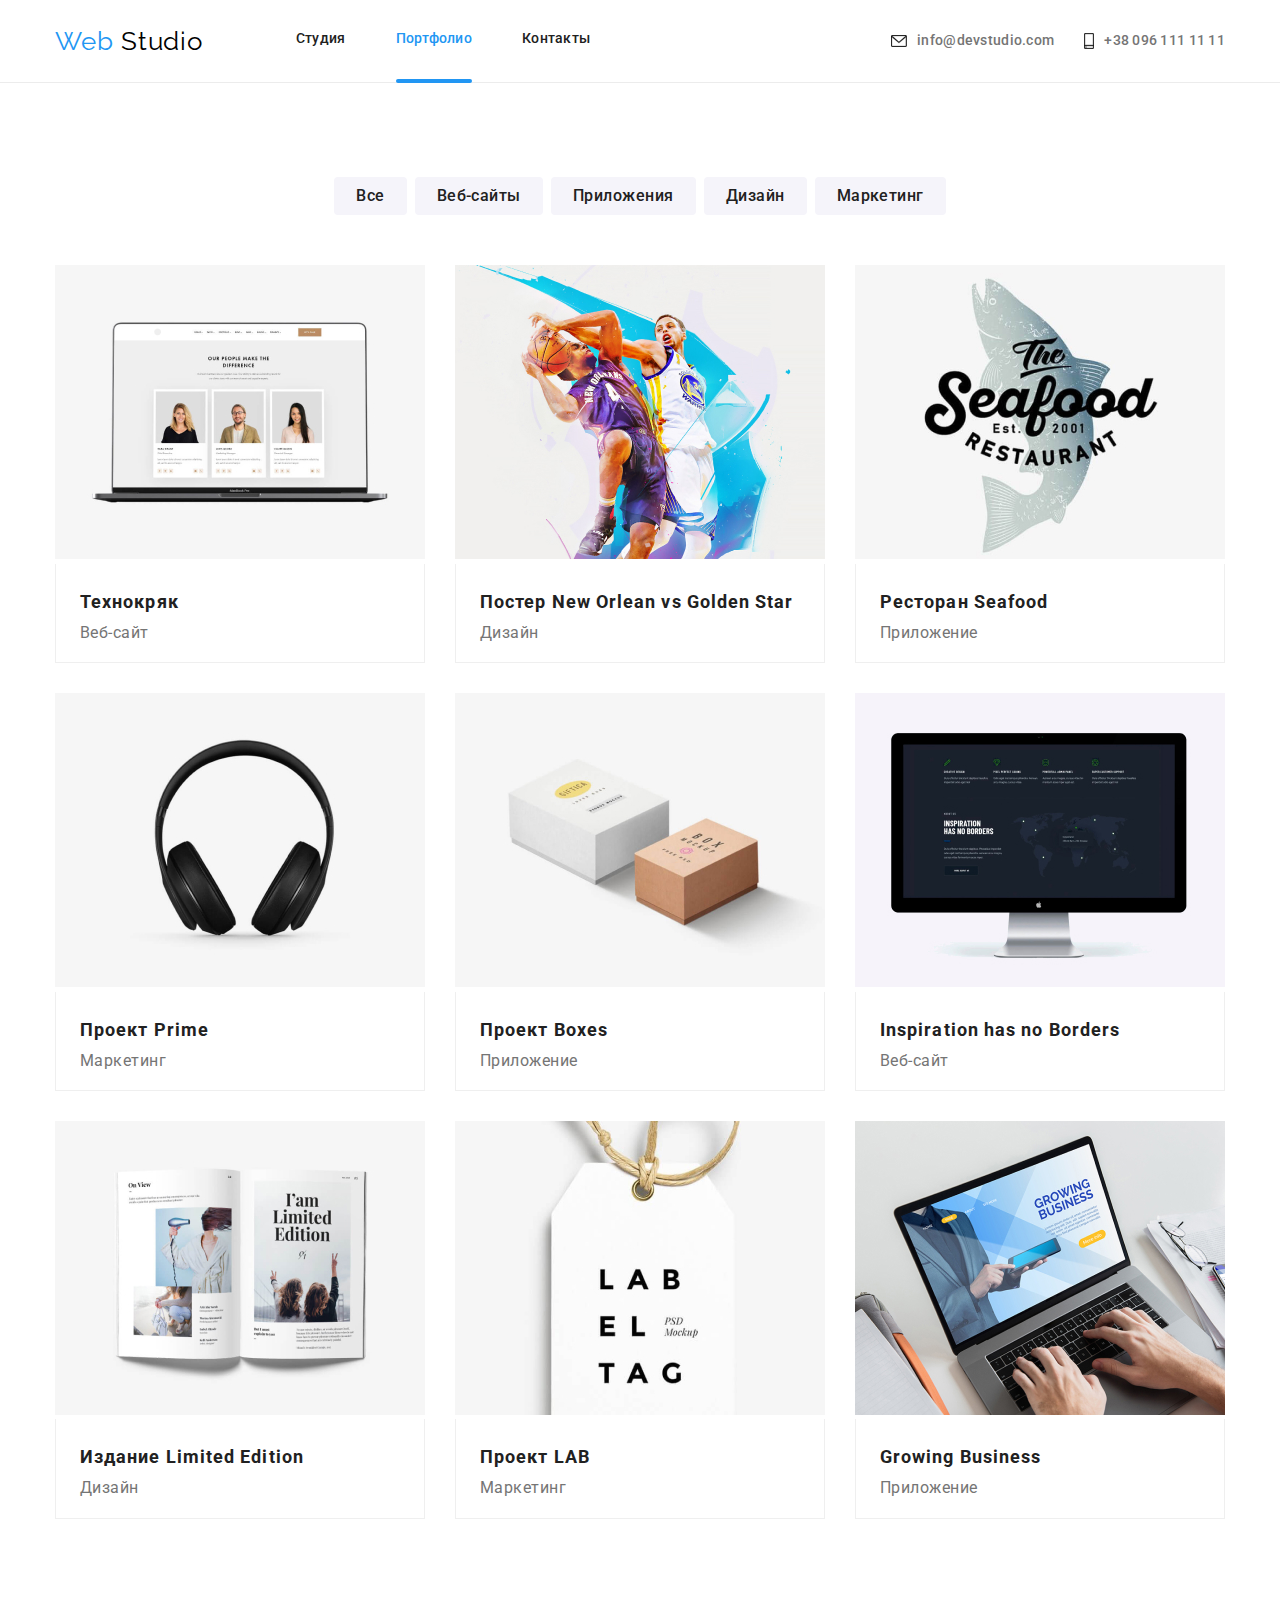
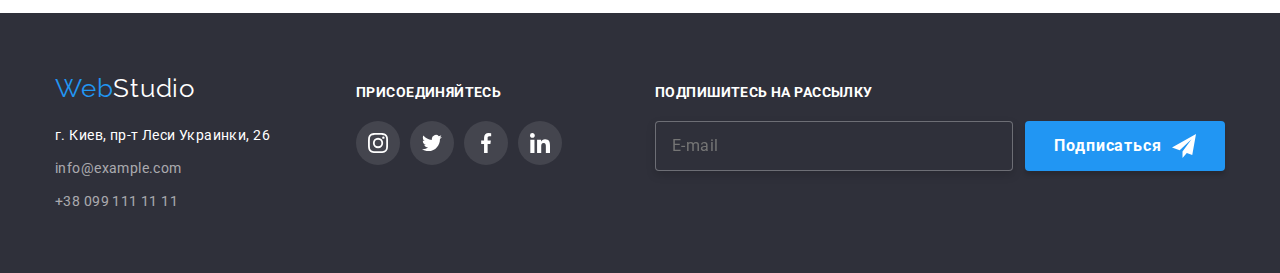
==== portfolio.html @ f4e2bc1f "home-work8" ====
<!DOCTYPE html>
<html lang="en">
  <head>
    <meta charset="UTF-8" />
    <meta http-equiv="X-UA-Compatible" content="IE=edge" />
    <meta name="viewport" content="width=device-width, initial-scale=1.0" />
    <title>portfolio</title>
    <link rel="preconnect" href="https://fonts.gstatic.com" />
    <link
      href="https://fonts.googleapis.com/css2?family=Raleway:wght@700&family=Roboto:wght@400;500;700;900&display=swap"
      rel="stylesheet"
    />
    <link
      rel="stylesheet"
      href="https://cdnjs.cloudflare.com/ajax/libs/modern-normalize/1.0.0/modern-normalize.min.css"
    />
    <link rel="stylesheet" href="./css/main.min.css" />
  </head>
  <body>
    <!--Головна група навігації сторінки-->
    <header class="hero-header hero-header--border">
      <div class="container hero-header__nav">
        <a class="logo logo--black" href="./index.html"
          ><span class="logo__cl">Web</span> Studio</a
        >
        <nav class="site-nav hero-header__site-nav">
          <ul class="list menu">
            <li class="menu__item">
              <a class="link menu__link" href="./index.html">Студия</a>
            </li>
            <li class="menu__item">
              <a class="link menu__link current" href="./portfolio.html"
                >Портфолио</a
              >
            </li>
            <li class="menu__item">
              <a class="link menu__link" href="">Контакты</a>
            </li>
          </ul>
        </nav>
        <!--Контакти-->
        <ul class="list menu-contacts hero-header__menu-contacts">
          <li class="menu-contacts__item item-icon">
            <a
              class="link menu-contacts__link"
              href="mailto:info@devstudio.com"
            >
              <svg class="menu-contacts__icon" width="16" height="12">
                <use href="./icon-images/sprite.svg#icon-envelope"></use>
              </svg>
              info@devstudio.com</a
            >
          </li>
          <li class="menu-contacts__item item-icon">
            <a class="link tel menu-contacts__link" href="tel:+380961111111">
              <svg class="menu-contacts__icon" width="10" height="16">
                <use href="./icon-images/sprite.svg#icon-smartphone"></use>
              </svg>
              +38 096 111 11 11</a
            >
          </li>
        </ul>
      </div>
    </header>
    <main>
      <!-- секція головного контенту -->
      <section class="projects section">
        <h1 class="visually-hidden">нашы роботи</h1>
        <div class="container">
          <h2 class="visually-hidden">фильтры</h2>
          <ul class="list projects__filter">
            <li class="projects__btn">
              <button type="button" class="btn btn--bgcolor">Все</button>
            </li>
            <li class="projects__btn">
              <button type="button" class="btn btn--bgcolor">Веб-сайты</button>
            </li>
            <li class="projects__btn">
              <button type="button" class="btn btn--bgcolor">Приложения</button>
            </li>
            <li class="projects__btn">
              <button type="button" class="btn btn--bgcolor">Дизайн</button>
            </li>
            <li class="projects__btn">
              <button type="button" class="btn btn--bgcolor">Маркетинг</button>
            </li>
          </ul>
          <ul class="list projects__list">
            <li class="card card__set projects__item">
              <div class="card__thumb">
                <img src="./images2/technokr.jpg" alt="laptop" width="370" />
                <div class="card__overlay">
                  <div class="card__action">
                    <p class="list card__hover">
                      Технокряк это современная площадка распространения
                      коронавируса. Компании используют эту платформу для
                      цифрового шпионажа и атак на защищённые сервера
                      конкурентов.
                    </p>
                  </div>
                </div>
              </div>

              <div class="card__description">
                <h3 class="card__title">Технокряк</h3>
                <p class="list">Веб-сайт</p>
              </div>
            </li>
            <li class="card card__set projects__item">
              <div class="card__thumb">
                <img src="./images2/poster.jpg" alt="poster" width="370" />
                <div class="card__overlay">
                  <div class="card__action">
                    <p class="list card__hover">
                      Технокряк это современная площадка распространения
                      коронавируса. Компании используют эту платформу для
                      цифрового шпионажа и атак на защищённые сервера
                      конкурентов.
                    </p>
                  </div>
                </div>
              </div>

              <div class="card__description">
                <h3 class="card__title">Постер New Orlean vs Golden Star</h3>
                <p class="list">Дизайн</p>
              </div>
            </li>
            <li class="card card__set projects__item">
              <div class="card__thumb">
                <img
                  src="./images2/seafood.jpg"
                  alt="the name of the restaurant"
                  width="370"
                />
                <div class="card__overlay">
                  <div class="card__action">
                    <p class="list card__hover">
                      Технокряк это современная площадка распространения
                      коронавируса. Компании используют эту платформу для
                      цифрового шпионажа и атак на защищённые сервера
                      конкурентов.
                    </p>
                  </div>
                </div>
              </div>

              <div class="card__description">
                <h3 class="card__title">Ресторан Seafood</h3>
                <p class="list">Приложение</p>
              </div>
            </li>
            <li class="card card__set projects__item">
              <div class="card__thumb">
                <img src="./images2/prime.jpg" alt="headphone" width="370" />
                <div class="card__overlay">
                  <div class="card__action">
                    <p class="list card__hover">
                      Технокряк это современная площадка распространения
                      коронавируса. Компании используют эту платформу для
                      цифрового шпионажа и атак на защищённые сервера
                      конкурентов.
                    </p>
                  </div>
                </div>
              </div>

              <div class="card__description">
                <h3 class="card__title">Проект Prime</h3>
                <p class="list">Маркетинг</p>
              </div>
            </li>
            <li class="card card__set projects__item">
              <div class="card__thumb">
                <img src="./images2/boxes.jpg" alt="boxes" width="370" />
                <div class="card__overlay">
                  <div class="card__action">
                    <p class="list card__hover">
                      Технокряк это современная площадка распространения
                      коронавируса. Компании используют эту платформу для
                      цифрового шпионажа и атак на защищённые сервера
                      конкурентов.
                    </p>
                  </div>
                </div>
              </div>

              <div class="card__description">
                <h3 class="card__title">Проект Boxes</h3>
                <p class="list">Приложение</p>
              </div>
            </li>
            <li class="card card__set projects__item">
              <div class="card__thumb">
                <img src="./images2/borders.jpg" alt="monitor" width="370" />
                <div class="card__overlay">
                  <div class="card__action">
                    <p class="list card__hover">
                      Технокряк это современная площадка распространения
                      коронавируса. Компании используют эту платформу для
                      цифрового шпионажа и атак на защищённые сервера
                      конкурентов.
                    </p>
                  </div>
                </div>
              </div>

              <div class="card__description">
                <h3 class="card__title">Inspiration has no Borders</h3>
                <p class="list">Веб-сайт</p>
              </div>
            </li>
            <li class="card card__set projects__item">
              <div class="card__thumb">
                <img src="./images2/edition.jpg" alt="magazine" width="370" />
                <div class="card__overlay">
                  <div class="card__action">
                    <p class="list card__hover">
                      Технокряк это современная площадка распространения
                      коронавируса. Компании используют эту платформу для
                      цифрового шпионажа и атак на защищённые сервера
                      конкурентов.
                    </p>
                  </div>
                </div>
              </div>

              <div class="card__description">
                <h3 class="card__title">Издание Limited Edition</h3>
                <p class="list">Дизайн</p>
              </div>
            </li>
            <li class="card card__set projects__item">
              <div class="card__thumb">
                <img src="./images2/lab.jpg" alt="lable" width="370" />
                <div class="card__overlay">
                  <div class="card__action">
                    <p class="list card__hover">
                      Технокряк это современная площадка распространения
                      коронавируса. Компании используют эту платформу для
                      цифрового шпионажа и атак на защищённые сервера
                      конкурентов.
                    </p>
                  </div>
                </div>
              </div>

              <div class="card__description">
                <h3 class="card__title">Проект LAB</h3>
                <p class="list">Маркетинг</p>
              </div>
            </li>
            <li class="card card__set projects__item">
              <div class="card__thumb">
                <img
                  src="./images2/growing.jpg"
                  alt="hands on the keyboard"
                  width="370"
                />
                <div class="card__overlay">
                  <div class="card__action">
                    <p class="list card__hover">
                      Технокряк это современная площадка распространения
                      коронавируса. Компании используют эту платформу для
                      цифрового шпионажа и атак на защищённые сервера
                      конкурентов.
                    </p>
                  </div>
                </div>
              </div>

              <div class="card__description">
                <h3 class="card__title">Growing Business</h3>
                <p class="list">Приложение</p>
              </div>
            </li>
          </ul>
        </div>
      </section>
    </main>
    <!-- footer -->
    <footer class="footer footer__meta footer--bgcolor">
      <div class="container footer__flex">
        <div class="footer__container">
          <a class="logo footer__logo" href="./index.html">
            <span class="logo__cl">Web</span>Studio</a
          >
          <address class="address footer__address">
            <ul class="list address__list">
              <li class="address__item">
                <a
                  class="link title-address address__location"
                  href="#"
                  target="_blank"
                  rel="noopener noreferrer"
                >
                  г. Киев, пр-т Леси Украинки, 26
                </a>
              </li>
              <li class="address__item">
                <a
                  class="link title-address address__contacts"
                  href="mailto:info@example.com"
                  >info@example.com</a
                >
              </li>
              <li class="address__item">
                <a
                  class="link title-address address__contacts"
                  href="tel:+380991111111"
                >
                  +38 099 111 11 11</a
                >
              </li>
            </ul>
          </address>
        </div>
        <div class="footer__icons">
          <h3 class="list footer__title ft-title">присоединяйтесь</h3>
          <ul class="list social-icons">
            <li class="social-icons__item">
              <a
                href=""
                class="social-icons__link social-icons__link--bgcolor"
                target="_blank"
                rel="noopener noreferrer"
              >
                <svg
                  class="social-icons__svg social-icons__svg--fill"
                  width="20"
                  height="20"
                >
                  <use href="./icon-images/sprite.svg#icon-instagram-2"></use>
                </svg>
              </a>
            </li>
            <li class="social-icons__item">
              <a
                href=""
                class="social-icons__link social-icons__link--bgcolor"
                target="_blank"
                rel="noopener noreferrer"
              >
                <svg
                  class="social-icons__svg social-icons__svg--fill"
                  width="20"
                  height="20"
                >
                  <use href="./icon-images/sprite.svg#icon-twitter-1"></use>
                </svg>
              </a>
            </li>
            <li class="social-icons__item">
              <a
                href=""
                class="social-icons__link social-icons__link--bgcolor"
                target="_blank"
                rel="noopener noreferrer"
              >
                <svg
                  class="social-icons__svg social-icons__svg--fill"
                  width="20"
                  height="20"
                >
                  <use href="./icon-images/sprite.svg#icon-facebook-1"></use>
                </svg>
              </a>
            </li>
            <li class="social-icons__item">
              <a
                href=""
                class="social-icons__link social-icons__link--bgcolor"
                target="_blank"
                rel="noopener noreferrer"
              >
                <svg
                  class="social-icons__svg social-icons__svg--fill"
                  width="20"
                  height="20"
                >
                  <use href="./icon-images/sprite.svg#icon-linkedin-1"></use>
                </svg>
              </a>
            </li>
          </ul>
        </div>

        <form class="mailing footer__form">
          <div class="mailing__e-mail">
            <div class="mailing__sign">
              <label for="sign" class="ft-title mailing__signature"
                >Подпишитесь на рассылку</label
              >
              <input
                class="mailing__input"
                type="email"
                id="sign"
                name="sign"
                placeholder="E-mail"
                required
              />
            </div>
            <div class="btn-sign">
              <button type="submit" class="btn-sign__content list">
                Подписаться
                <svg class="btn-sign__icon">
                  <use href="./icon-images/sprite.svg#icon-send"></use>
                </svg>
              </button>
            </div>
          </div>
        </form>
      </div>
    </footer>
  </body>
</html>
---- css/main.min.css ----
:root {
  --main-body-cl: #ffff;
  --main-text-cl: #757575;
  --title-cl: #212121;
  --accent-cl: #2196f3;
  --dark-bg-cl: #2f303a;
  --address-text-cl: rgba(255, 255, 255, 0.6);
  --alt-footer-text-cl: rgba(255, 255, 255, 0.6);
  --light-bg-cl: #ffff;
  --section-cl: #f5f4fa;
  --logo-icon-cl: #afb1b8;
  --main-font: "Roboto", "sans-serif";
  --logo-text: "Raleway", "sans-serif";
  --timing-function: 250ms;
  --transition-function: cubic-bezier(0.4, 0, 0.2, 1);
}
html {
  -webkit-box-sizing: border-box;
  box-sizing: border-box;
}
*,
::before,
::after {
  -webkit-box-sizing: inherit;
  box-sizing: inherit;
}
h1,
h2,
h3 {
  margin-top: 0px;
  margin-bottom: 0px;
}
body {
  font-family: var(--main-font);
  font-size: 16px;
  letter-spacing: 0.03em;
  color: var(--main-text-cl);
  background: #ffffff;
}
.container {
  max-width: 1200px;
  margin-left: auto;
  margin-right: auto;
  padding-left: 15px;
  padding-right: 15px;
}
.list {
  padding: 0;
  margin: 0;
  list-style: none;
}
.visually-hidden {
  position: absolute !important;
  clip: rect(1px 1px 1px 1px);
  clip: rect(1px, 1px, 1px, 1px);
  padding: 0 !important;
  border: 0 !important;
  height: 1px !important;
  width: 1px !important;
  overflow: hidden;
}
.is-hidden {
  opacity: 0;
  pointer-events: none;
  visibility: hidden;
}
.section {
  padding-top: 94px;
  padding-bottom: 94px;
}
.link {
  color: inherit;
  text-decoration: none;
}
.link:hover,
.link:focus {
  color: var(--accent-cl);
}
.centering {
  margin-left: auto;
  margin-right: auto;
}
.backdrop {
  position: fixed;
  top: 0;
  left: 0;
  width: 100%;
  height: 100%;
  background-color: rgba(0, 0, 0, 0.2);
  opacity: 1;
  -webkit-transition: opacity 250ms cubic-bezier(0.4, 0, 0.2, 1);
  transition: opacity 250ms cubic-bezier(0.4, 0, 0.2, 1);
}
.modal {
  position: absolute;
  top: 50%;
  left: 50%;
  width: 528px;
  height: 580px;
  max-height: 100vh;
  -webkit-transform: translate(-50%, -50%) scale(1);
  transform: translate(-50%, -50%) scale(1);
  -webkit-transition: -webkit-transform 250ms cubic-bezier(0.4, 0, 0.2, 1);
  transition: -webkit-transform 250ms cubic-bezier(0.4, 0, 0.2, 1);
  transition: transform 250ms cubic-bezier(0.4, 0, 0.2, 1);
  transition: transform 250ms cubic-bezier(0.4, 0, 0.2, 1),
    -webkit-transform 250ms cubic-bezier(0.4, 0, 0.2, 1);
  background-color: var(--light-bg-cl);
  -webkit-box-shadow: 0px 1px 3px rgba(0, 0, 0, 0.12),
    0px 1px 1px rgba(0, 0, 0, 0.14), 0px 2px 1px rgba(0, 0, 0, 0.2);
  box-shadow: 0px 1px 3px rgba(0, 0, 0, 0.12), 0px 1px 1px rgba(0, 0, 0, 0.14),
    0px 2px 1px rgba(0, 0, 0, 0.2);
  border-radius: 4px;
}
.is-hidden .modal {
  -webkit-transform: translate(-50%, -50%) scale(0.1);
  transform: translate(-50%, -50%) scale(0.1);
}
.modal__form-content {
  padding: 40px 40px;
}
.btn-close {
  display: -webkit-box;
  display: -ms-flexbox;
  display: flex;
  -webkit-box-align: center;
  -ms-flex-align: center;
  align-items: center;
  -webkit-box-pack: center;
  -ms-flex-pack: center;
  justify-content: center;
  position: absolute;
  top: 0;
  right: 0;
  width: 30px;
  height: 30px;
  margin: 8px 8px;
  cursor: pointer;
  border-radius: 50%;
  border: 1px solid rgba(0, 0, 0, 0.1);
}
.btn-close--bgcolor {
  background-color: var(--light-bg-cl);
}
.btn-close:hover .btn-close__icon,
.btn-close:focus .btn-close__icon {
  fill: var(--accent-cl);
}
.btn-close__icon {
  width: 18px;
  height: 18px;
  fill: #000000;
  -webkit-transition-property: fill;
  transition-property: fill;
  -webkit-transition-duration: var(--timing-function);
  transition-duration: var(--timing-function);
  -webkit-transition-timing-function: var(--transition-function);
  transition-timing-function: var(--transition-function);
}
.form-content__title {
  font-weight: bold;
  font-size: 20px;
  line-height: 1.15;
  letter-spacing: 0.03em;
  margin-bottom: 12px;
  color: var(--title-cl);
}
.form-content__field {
  margin-bottom: 10px;
}
.form-content__policy {
  margin-bottom: 30px;
}
.form-field {
  position: relative;
  display: -webkit-box;
  display: -ms-flexbox;
  display: flex;
  -webkit-box-orient: vertical;
  -webkit-box-direction: normal;
  -ms-flex-direction: column;
  flex-direction: column;
}
.form-field:focus-within .form-field__icon {
  fill: var(--accent-cl);
}
.form-field__title {
  margin-bottom: 4px;
  font-size: 12px;
  line-height: 1.16;
  letter-spacing: 0.01em;
  color: var(--main-text-cl);
}
.form-field__input {
  padding-left: 42px;
  border: 1px solid rgba(33, 33, 33, 0.2);
  border-radius: 4px;
  height: 40px;
}
.form-field__input:valid:not(:placeholder-shown):focus {
  color: green;
  outline-color: var(--accent-cl);
}
.form-field__input:invalid:not(:placeholder-shown):focus {
  color: red;
  outline-color: var(--accent-cl);
}
.form-field__comment {
  resize: none;
  height: 120px;
  border: 1px solid rgba(33, 33, 33, 0.2);
  border-radius: 4px;
  padding: 12px 16px;
}
.form-field__comment:focus {
  outline-color: var(--accent-cl);
}
.form-field__comment::-webkit-input-placeholder {
  font-size: 12px;
  line-height: 1.16;
  letter-spacing: 0.01em;
  color: rgba(117, 117, 117, 0.5);
}
.form-field__comment:-ms-input-placeholder {
  font-size: 12px;
  line-height: 1.16;
  letter-spacing: 0.01em;
  color: rgba(117, 117, 117, 0.5);
}
.form-field__comment::-ms-input-placeholder {
  font-size: 12px;
  line-height: 1.16;
  letter-spacing: 0.01em;
  color: rgba(117, 117, 117, 0.5);
}
.form-field__comment::placeholder {
  font-size: 12px;
  line-height: 1.16;
  letter-spacing: 0.01em;
  color: rgba(117, 117, 117, 0.5);
}
.form-field__icon {
  position: absolute;
  bottom: 11px;
  left: 12px;
  width: 18px;
  height: 18px;
  fill: var(--title-cl);
  -webkit-transition-property: fill;
  transition-property: fill;
  -webkit-transition-duration: var(--timing-function);
  transition-duration: var(--timing-function);
  -webkit-transition-timing-function: var(--transition-function);
  transition-timing-function: var(--transition-function);
}
.form-action {
  display: -webkit-box;
  display: -ms-flexbox;
  display: flex;
  -webkit-box-orient: vertical;
  -webkit-box-direction: normal;
  -ms-flex-direction: column;
  flex-direction: column;
  -webkit-box-align: center;
  -ms-flex-align: center;
  align-items: center;
}
.form-action__checkbox:checked + .form-action__label::before {
  background-color: var(--accent-cl);
  border: none;
  background-image: url(../icon-images/check.svg);
  background-repeat: no-repeat;
  background-position: center;
  background-size: contain;
  -webkit-transition-property: background-color;
  transition-property: background-color;
  -webkit-transition-duration: var(--timing-function);
  transition-duration: var(--timing-function);
  -webkit-transition-timing-function: var(--transition-function);
  transition-timing-function: var(--transition-function);
}
.form-action__link {
  color: var(--accent-cl);
}
.form-action__label {
  display: -webkit-box;
  display: -ms-flexbox;
  display: flex;
  -webkit-box-align: center;
  -ms-flex-align: center;
  align-items: center;
  font-size: 14px;
  line-height: 1.71;
  letter-spacing: 0.03em;
  color: var(--main-text-cl);
}
.form-action__label::before {
  content: "";
  display: inline-block;
  margin-right: 8px;
  width: 16px;
  height: 15px;
  border-radius: 3px;
  border: 1px solid black;
}
.submit-btn {
  text-align: center;
  width: 200px;
  height: 50px;
  background-color: var(--accent-cl);
  -webkit-box-shadow: 0px 4px 4px rgba(0, 0, 0, 0.15);
  box-shadow: 0px 4px 4px rgba(0, 0, 0, 0.15);
  border-radius: 4px;
  border: 4px solid transparent;
  cursor: pointer;
  font-weight: bold;
  font-size: 16px;
  line-height: 1.87;
  letter-spacing: 0.06em;
  color: var(--light-bg-cl);
}
.hero-header--border {
  border-bottom: 1px solid #ececec;
}
.hero-header__nav {
  display: -webkit-box;
  display: -ms-flexbox;
  display: flex;
  -webkit-box-align: center;
  -ms-flex-align: center;
  align-items: center;
}
.hero-header__site-nav {
  margin-left: 93px;
  padding-top: 32px;
  padding-bottom: 32px;
}
.hero-header__menu-contacts {
  margin-left: auto;
}
.logo {
  font-family: var(--logo-text);
  font-size: 26px;
  line-height: 1.19;
  letter-spacing: 0.03em;
  text-decoration: none;
}
.logo--black {
  color: #000000;
}
.logo__cl {
  color: #2196f3;
}
.menu {
  display: -webkit-box;
  display: -ms-flexbox;
  display: flex;
}
.menu__item:not(:last-child) {
  margin-right: 50px;
}
.menu__link {
  position: relative;
  bottom: 3px;
  -webkit-transition-property: color;
  transition-property: color;
  -webkit-transition-duration: var(--timing-function);
  transition-duration: var(--timing-function);
  -webkit-transition-timing-function: var(--transition-function);
  transition-timing-function: var(--transition-function);
  font-family: var(--main-font);
  font-weight: 500;
  font-size: 14px;
  line-height: 1.14;
  letter-spacing: 0.02em;
  color: var(--title-cl);
}
.current {
  color: var(--accent-cl);
}
.current::after {
  background-color: var(--accent-cl);
  content: "";
  display: block;
  width: 100%;
  height: 4px;
  border-radius: 2px;
  margin-top: 32px;
  opacity: 1;
  position: absolute;
  color: var(--accent-cl);
}
.menu-contacts {
  display: -webkit-box;
  display: -ms-flexbox;
  display: flex;
}
.menu-contacts__item:not(:first-child) {
  margin-left: 30px;
}
.menu-contacts__icon {
  margin-right: 10px;
  stroke: var(--main-text-cl);
}
.menu-contacts__link {
  font-weight: 500;
  font-size: 14px;
  line-height: 1.14;
  letter-spacing: 0.02em;
  display: -webkit-box;
  display: -ms-flexbox;
  display: flex;
  -webkit-box-pack: center;
  -ms-flex-pack: center;
  justify-content: center;
  -webkit-box-align: center;
  -ms-flex-align: center;
  align-items: center;
}
.menu-contacts__link:hover .menu-contacts__icon,
.menu-contacts__link:focus .menu-contacts__icon {
  fill: currentColor;
}
.main-page__future {
  padding-top: 94px;
}
.hero-section {
  display: -webkit-box;
  display: -ms-flexbox;
  display: flex;
  -webkit-box-pack: center;
  -ms-flex-pack: center;
  justify-content: center;
  -webkit-box-align: center;
  -ms-flex-align: center;
  align-items: center;
  background-color: var(--dark-bg-cl);
  max-width: 1600px;
}
.hero-section__box {
  padding: 200px 0px 200px;
}
.hero-section__overlay {
  height: 600px;
  background-image: -webkit-gradient(
      linear,
      left top,
      right top,
      from(rgba(47, 48, 58, 0.4)),
      to(rgba(47, 48, 58, 0.4))
    ),
    url(../images2/bg-img.jpg);
  background-image: linear-gradient(
      to right,
      rgba(47, 48, 58, 0.4),
      rgba(47, 48, 58, 0.4)
    ),
    url(../images2/bg-img.jpg);
  background-repeat: no-repeat;
  background-size: cover;
  background-position: center;
}
.hero-section__title {
  margin-bottom: 30px;
  font-family: var(--main-font);
  font-weight: 900;
  font-size: 44px;
  line-height: 1.36;
  letter-spacing: 0.06em;
  text-transform: uppercase;
  color: var(--light-bg-cl);
}
.box {
  padding: 0px;
  text-align: center;
  max-width: 696px;
}
.btn-hero {
  border: 4px solid transparent;
  text-align: center;
  min-width: 200px;
  border-radius: 4px;
  -webkit-box-shadow: 0px 4px 4px rgba(0, 0, 0, 0.15);
  box-shadow: 0px 4px 4px rgba(0, 0, 0, 0.15);
}
.btn-hero__content {
  padding: 10px 32px;
  font-family: var(--main-font);
  font-weight: 700;
  font-size: 16px;
  line-height: 1.87;
  letter-spacing: 0.06em;
  cursor: pointer;
  color: var(--light-bg-cl);
  background-color: var(--accent-cl);
}
.future-section__thumb {
  display: -webkit-box;
  display: -ms-flexbox;
  display: flex;
  -webkit-box-pack: center;
  -ms-flex-pack: center;
  justify-content: center;
  -webkit-box-align: center;
  -ms-flex-align: center;
  align-items: center;
  height: 120px;
  margin-bottom: 30px;
  background-color: var(--section-cl);
}
.future-section__subtitle {
  margin-bottom: 10px;
  font-family: var(--main-font);
  font-weight: 700;
  font-size: 14px;
  line-height: 1.14;
  letter-spacing: 0.03em;
  text-transform: uppercase;
  color: var(--title-cl);
}
.future-section__content-st {
  margin: 0;
  font-family: var(--main-font);
  font-weight: 400;
  font-size: 14px;
  line-height: 1.71;
  letter-spacing: 0.03em;
  color: var(--main-text-cl);
}
.future-section__list {
  display: -webkit-box;
  display: -ms-flexbox;
  display: flex;
  -ms-flex-wrap: wrap;
  flex-wrap: wrap;
}
.future-section__item {
  width: 270px;
}
.future-section__item:not(:last-child) {
  margin-right: 30px;
}
.title-st {
  text-align: center;
  margin-bottom: 50px;
  font-family: var(--main-font);
  font-weight: 700;
  font-size: 36px;
  line-height: 1.16;
  letter-spacing: 0.03em;
  color: var(--title-cl);
}
.title-address {
  font-size: 14px;
  line-height: 1.71;
  letter-spacing: 0.03em;
}
.ft-title {
  font-family: var(--main-font);
  font-weight: 700;
  font-size: 14px;
  line-height: 1.14;
  letter-spacing: 0.03em;
  text-transform: uppercase;
  color: var(--light-bg-cl);
}
.vector {
  display: -webkit-box;
  display: -ms-flexbox;
  display: flex;
  -ms-flex-wrap: wrap;
  flex-wrap: wrap;
}
.vector__item:not(:last-child) {
  margin-right: 30px;
}
.vector__img {
  display: -webkit-box;
  display: -ms-flexbox;
  display: flex;
  position: relative;
}
.vector__content {
  bottom: 0;
  position: absolute;
  width: 100%;
}
.vector__text {
  text-align: center;
  padding-top: 27px;
  padding-bottom: 27px;
  font-family: var(--main-font);
  font-weight: 700;
  font-size: 14px;
  line-height: 1.14;
  letter-spacing: 0.03em;
  text-transform: uppercase;
}
.vector__text--color {
  color: var(--light-bg-cl);
  background-color: rgba(47, 48, 58, 0.8);
}
.team--bgcolor {
  background-color: var(--section-cl);
}
.team__indent:not(:last-child) {
  margin-right: 30px;
}
.team__card-list {
  display: -webkit-box;
  display: -ms-flexbox;
  display: flex;
  -ms-flex-wrap: wrap;
  flex-wrap: wrap;
}
.card-block {
  text-align: center;
  width: 270px;
  background-color: var(--light-bg-cl);
  border-radius: 0px 0px 4px 4px;
  -webkit-box-shadow: 0px 1px 3px rgba(0, 0, 0, 0.12),
    0px 1px 1px rgba(0, 0, 0, 0.14), 0px 2px 1px rgba(0, 0, 0, 0.2);
  box-shadow: 0px 1px 3px rgba(0, 0, 0, 0.12), 0px 1px 1px rgba(0, 0, 0, 0.14),
    0px 2px 1px rgba(0, 0, 0, 0.2);
}
.card-block__title {
  margin-bottom: 10px;
  font-family: var(--main-font);
  font-weight: 500;
  font-size: 16px;
  line-height: 1.18;
  letter-spacing: 0.03em;
  color: var(--title-cl);
}
.card-block__content {
  padding-top: 30px;
  margin-bottom: 16px;
}
.card-block__post {
  margin-top: 0px;
  margin-bottom: 0px;
  font-family: var(--main-font);
  font-weight: 400;
  font-size: 16px;
  line-height: 1.18;
  letter-spacing: 0.03em;
  color: var(--main-text-cl);
}
.card-block__icons {
  padding-bottom: 30px;
}
.social-icons {
  display: -webkit-inline-box;
  display: -ms-inline-flexbox;
  display: inline-flex;
  margin-right: auto;
  margin-left: auto;
  padding-bottom: 30px;
}
.social-icons__item:not(:last-child) {
  margin-right: 10px;
}
.social-icons__link {
  display: -webkit-box;
  display: -ms-flexbox;
  display: flex;
  -webkit-box-align: center;
  -ms-flex-align: center;
  align-items: center;
  -webkit-box-pack: center;
  -ms-flex-pack: center;
  justify-content: center;
  width: 44px;
  height: 44px;
  border-radius: 50%;
  -webkit-transition-property: background-color;
  transition-property: background-color;
  -webkit-transition-duration: var(--timing-function);
  transition-duration: var(--timing-function);
  -webkit-transition-timing-function: var(--transition-function);
  transition-timing-function: var(--transition-function);
}
.social-icons__link--bgcolor {
  background: rgba(255, 255, 255, 0.1);
}
.social-icons__link:hover,
.social-icons__link:focus {
  background-color: var(--accent-cl);
}
.social-icons__link:hover .social-icons__svg,
.social-icons__link:focus .social-icons__svg {
  fill: var(--light-bg-cl);
}
.social-icons__svg {
  fill: var(--logo-icon-cl);
  -webkit-transition-property: fill;
  transition-property: fill;
  -webkit-transition-duration: var(--timing-function);
  transition-duration: var(--timing-function);
  -webkit-transition-timing-function: var(--transition-function);
  transition-timing-function: var(--transition-function);
}
.social-icons__svg--fill {
  fill: var(--light-bg-cl);
}
.clients--bgcolor {
  background-color: var(--main-body-cl);
}
.clients__list {
  display: -webkit-box;
  display: -ms-flexbox;
  display: flex;
  -ms-flex-wrap: wrap;
  flex-wrap: wrap;
  -webkit-box-align: center;
  -ms-flex-align: center;
  align-items: center;
}
.clients__item:not(:last-child) {
  margin-right: 30px;
}
.clients__link {
  display: -webkit-box;
  display: -ms-flexbox;
  display: flex;
  -webkit-box-align: center;
  -ms-flex-align: center;
  align-items: center;
  -webkit-box-pack: center;
  -ms-flex-pack: center;
  justify-content: center;
  width: 170px;
  height: 90px;
  border: 1px solid #afb1b8;
  -webkit-box-sizing: border-box;
  box-sizing: border-box;
  border-radius: 4px;
  -webkit-transition-property: border-color;
  transition-property: border-color;
  -webkit-transition-duration: var(--timing-function);
  transition-duration: var(--timing-function);
  -webkit-transition-timing-function: var(--transition-function);
  transition-timing-function: var(--transition-function);
}
.clients__link:hover .clients__svg,
.clients__link:focus .clients__svg {
  fill: var(--accent-cl);
}
.clients__link:hover,
.clients__link:focus {
  border-color: var(--accent-cl);
}
.clients__svg {
  fill: var(--logo-icon-cl);
  -webkit-transition-property: fill;
  transition-property: fill;
  -webkit-transition-duration: var(--timing-function);
  transition-duration: var(--timing-function);
  -webkit-transition-timing-function: var(--transition-function);
  transition-timing-function: var(--transition-function);
}
.btn {
  padding: 6px 22px;
  height: 38px;
  border: transparent;
  border-radius: 4px;
  font-weight: 500;
  font-size: 16px;
  line-height: 1.62;
  letter-spacing: 0.03em;
  color: var(--title-cl);
  -webkit-transition-property: background-color, color;
  transition-property: background-color, color;
  -webkit-transition-duration: var(--timing-function);
  transition-duration: var(--timing-function);
  -webkit-transition-timing-function: var(--transition-function);
  transition-timing-function: var(--transition-function);
}
.btn--bgcolor {
  background-color: var(--section-cl);
}
.btn:hover,
.btn:focus {
  cursor: pointer;
  background-color: var(--accent-cl);
  color: #ffffff;
  -webkit-box-shadow: 0px 3px 1px rgba(0, 0, 0, 0.1),
    0px 1px 2px rgba(0, 0, 0, 0.08), 0px 2px 2px rgba(0, 0, 0, 0.12);
  box-shadow: 0px 3px 1px rgba(0, 0, 0, 0.1), 0px 1px 2px rgba(0, 0, 0, 0.08),
    0px 2px 2px rgba(0, 0, 0, 0.12);
}
.projects__filter {
  display: -webkit-box;
  display: -ms-flexbox;
  display: flex;
  -webkit-box-pack: center;
  -ms-flex-pack: center;
  justify-content: center;
  -ms-flex-wrap: wrap;
  flex-wrap: wrap;
  margin-bottom: 50px;
}
.projects__btn:not(:last-child) {
  margin-right: 8px;
}
.projects__list {
  display: -webkit-box;
  display: -ms-flexbox;
  display: flex;
  -ms-flex-wrap: wrap;
  flex-wrap: wrap;
}
.projects__item {
  margin-right: 30px;
  margin-bottom: 30px;
}
.projects__item:nth-child(3n) {
  margin-right: 0px;
}
.projects__item:nth-last-child(-n + 3) {
  margin-bottom: 0px;
}
.card {
  cursor: pointer;
}
.card:hover,
.card:focus {
  -webkit-box-shadow: 0px 1px 1px rgba(0, 0, 0, 0.12),
    0px 4px 4px rgba(0, 0, 0, 0.06), 1px 4px 6px rgba(0, 0, 0, 0.16);
  box-shadow: 0px 1px 1px rgba(0, 0, 0, 0.12), 0px 4px 4px rgba(0, 0, 0, 0.06),
    1px 4px 6px rgba(0, 0, 0, 0.16);
}
.card__thumb {
  position: relative;
  display: -webkit-inline-box;
  display: -ms-inline-flexbox;
  display: inline-flex;
  -webkit-box-align: center;
  -ms-flex-align: center;
  align-items: center;
  overflow: hidden;
}
.card__overlay {
  position: absolute;
  top: 0;
  left: 0;
  width: 100%;
  height: 100%;
  background-color: rgba(33, 150, 243, 0.9);
  -webkit-transform: translateY(100%);
  transform: translateY(100%);
  -webkit-transition: -webkit-transform 250ms cubic-bezier(0.4, 0, 0.2, 1);
  transition: -webkit-transform 250ms cubic-bezier(0.4, 0, 0.2, 1);
  transition: transform 250ms cubic-bezier(0.4, 0, 0.2, 1);
  transition: transform 250ms cubic-bezier(0.4, 0, 0.2, 1),
    -webkit-transform 250ms cubic-bezier(0.4, 0, 0.2, 1);
}
.card__set:hover .card__overlay {
  -webkit-transform: translateY(0);
  transform: translateY(0);
}
.card__action {
  position: absolute;
  width: 322px;
  height: 168px;
  top: 50%;
  left: 50%;
  -webkit-transform: translate(-50%, -50%);
  transform: translate(-50%, -50%);
}
.card__description {
  padding: 20px 24px;
  border: 1px solid #eeee;
  border-top: none;
}
.card__title {
  margin-bottom: 4px;
  font-family: var(--main-font);
  font-weight: 700;
  line-height: 2;
  font-size: 18px;
  letter-spacing: 0.06em;
  color: var(--title-cl);
}
.card__hover {
  position: absolute;
  font-size: 18px;
  line-height: 1.56;
  letter-spacing: 0.03em;
  opacity: 1;
  color: #ffffff;
}
.footer--bgcolor {
  background: var(--dark-bg-cl);
}
.footer__meta {
  padding-bottom: 60px;
}
.footer__flex {
  display: -webkit-box;
  display: -ms-flexbox;
  display: flex;
}
.footer__container {
  padding-top: 60px;
}
.footer__logo {
  display: inline-block;
  margin-bottom: 20px;
  color: var(--light-bg-cl);
  text-decoration: none;
}
.footer__address {
  width: 231px;
}
.footer__icons {
  padding-top: 72px;
  margin-left: 70px;
}
.footer__title {
  margin-bottom: 20px;
}
.footer__form {
  margin-left: 93px;
  padding-top: 72px;
}
.address {
  font-style: inherit;
}
.address__location {
  color: var(--light-bg-cl);
}
.address__contacts {
  color: var(--alt-footer-text-cl);
}
.address__list .address__item:not(:last-child) {
  margin-bottom: 9px;
}
.mailing::-webkit-input-placeholder {
  font-size: 16px;
  line-height: 1.25;
  letter-spacing: 0.03em;
  color: rgba(255, 255, 255, 0.6);
}
.mailing:-ms-input-placeholder {
  font-size: 16px;
  line-height: 1.25;
  letter-spacing: 0.03em;
  color: rgba(255, 255, 255, 0.6);
}
.mailing::-ms-input-placeholder {
  font-size: 16px;
  line-height: 1.25;
  letter-spacing: 0.03em;
  color: rgba(255, 255, 255, 0.6);
}
.mailing::placeholder {
  font-size: 16px;
  line-height: 1.25;
  letter-spacing: 0.03em;
  color: rgba(255, 255, 255, 0.6);
}
.mailing__e-mail {
  display: -webkit-box;
  display: -ms-flexbox;
  display: flex;
  -webkit-box-align: end;
  -ms-flex-align: end;
  align-items: flex-end;
  height: 86px;
}
.mailing__signature {
  display: inline-block;
  margin-bottom: 20px;
}
.mailing__input {
  width: 358px;
  height: 50px;
  padding-left: 16px;
  border: 1px solid rgba(255, 255, 255, 0.3);
  -webkit-filter: drop-shadow(0px 4px 4px rgba(0, 0, 0, 0.15));
  filter: drop-shadow(0px 4px 4px rgba(0, 0, 0, 0.15));
  border-radius: 4px;
  background-color: var(--dark-bg-cl);
  font-size: 16px;
  line-height: 1.25;
  letter-spacing: 0.03em;
  color: rgba(255, 255, 255, 0.6);
}
.mailing__input:valid:not(:placeholder-shown) {
  color: green;
  border-color: green;
}
.mailing__input:invalid:not(:placeholder-shown) {
  border-color: red;
}
.btn-sign__content {
  display: -webkit-box;
  display: -ms-flexbox;
  display: flex;
  -webkit-box-align: center;
  -ms-flex-align: center;
  align-items: center;
  -webkit-box-pack: center;
  -ms-flex-pack: center;
  justify-content: center;
  width: 200px;
  height: 50px;
  background-color: var(--accent-cl);
  -webkit-box-shadow: 0px 4px 4px rgba(0, 0, 0, 0.15);
  box-shadow: 0px 4px 4px rgba(0, 0, 0, 0.15);
  border-radius: 4px;
  border: transparent;
  cursor: pointer;
  font-weight: bold;
  font-size: 16px;
  line-height: 1.87;
  letter-spacing: 0.06em;
  color: var(--light-bg-cl);
}
.btn-sign__icon {
  margin-left: 10px;
  width: 24px;
  height: 24px;
  fill: var(--light-bg-cl);
}
/*# sourceMappingURL=main.min.css.map */
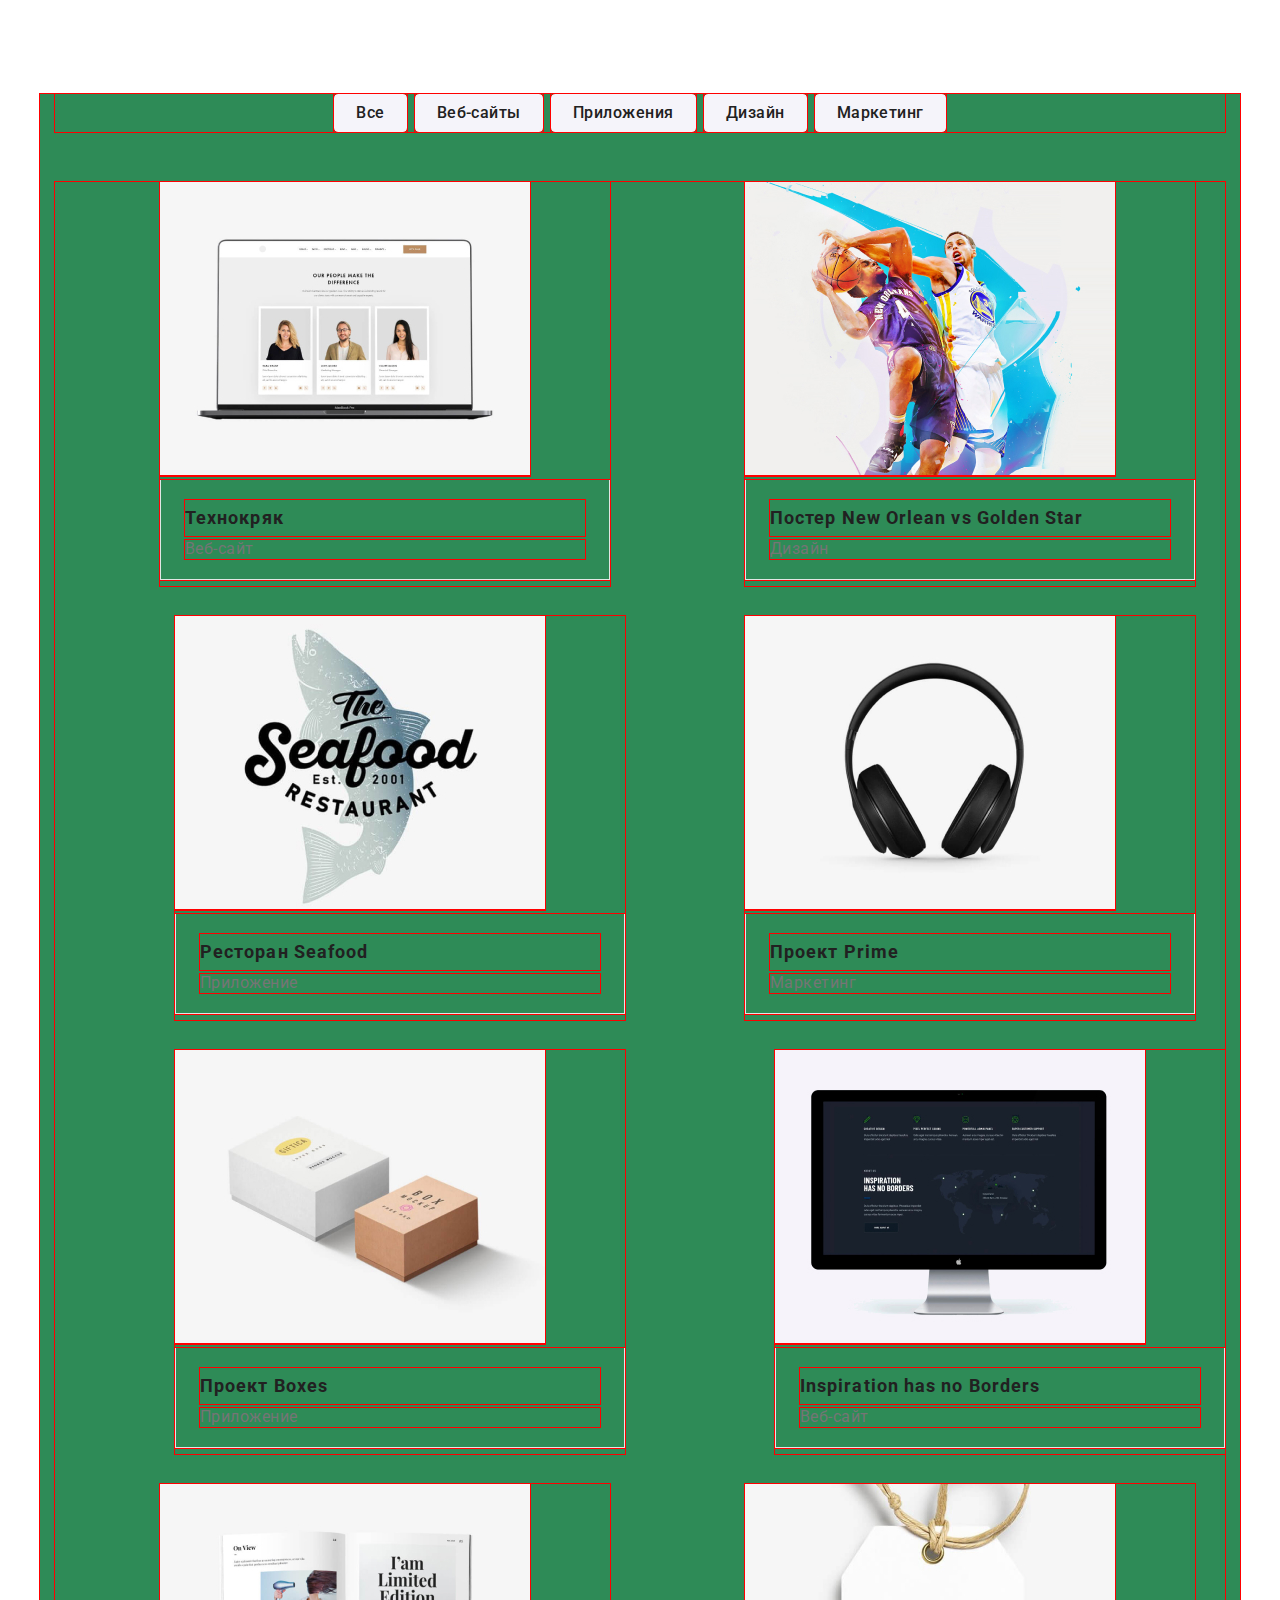
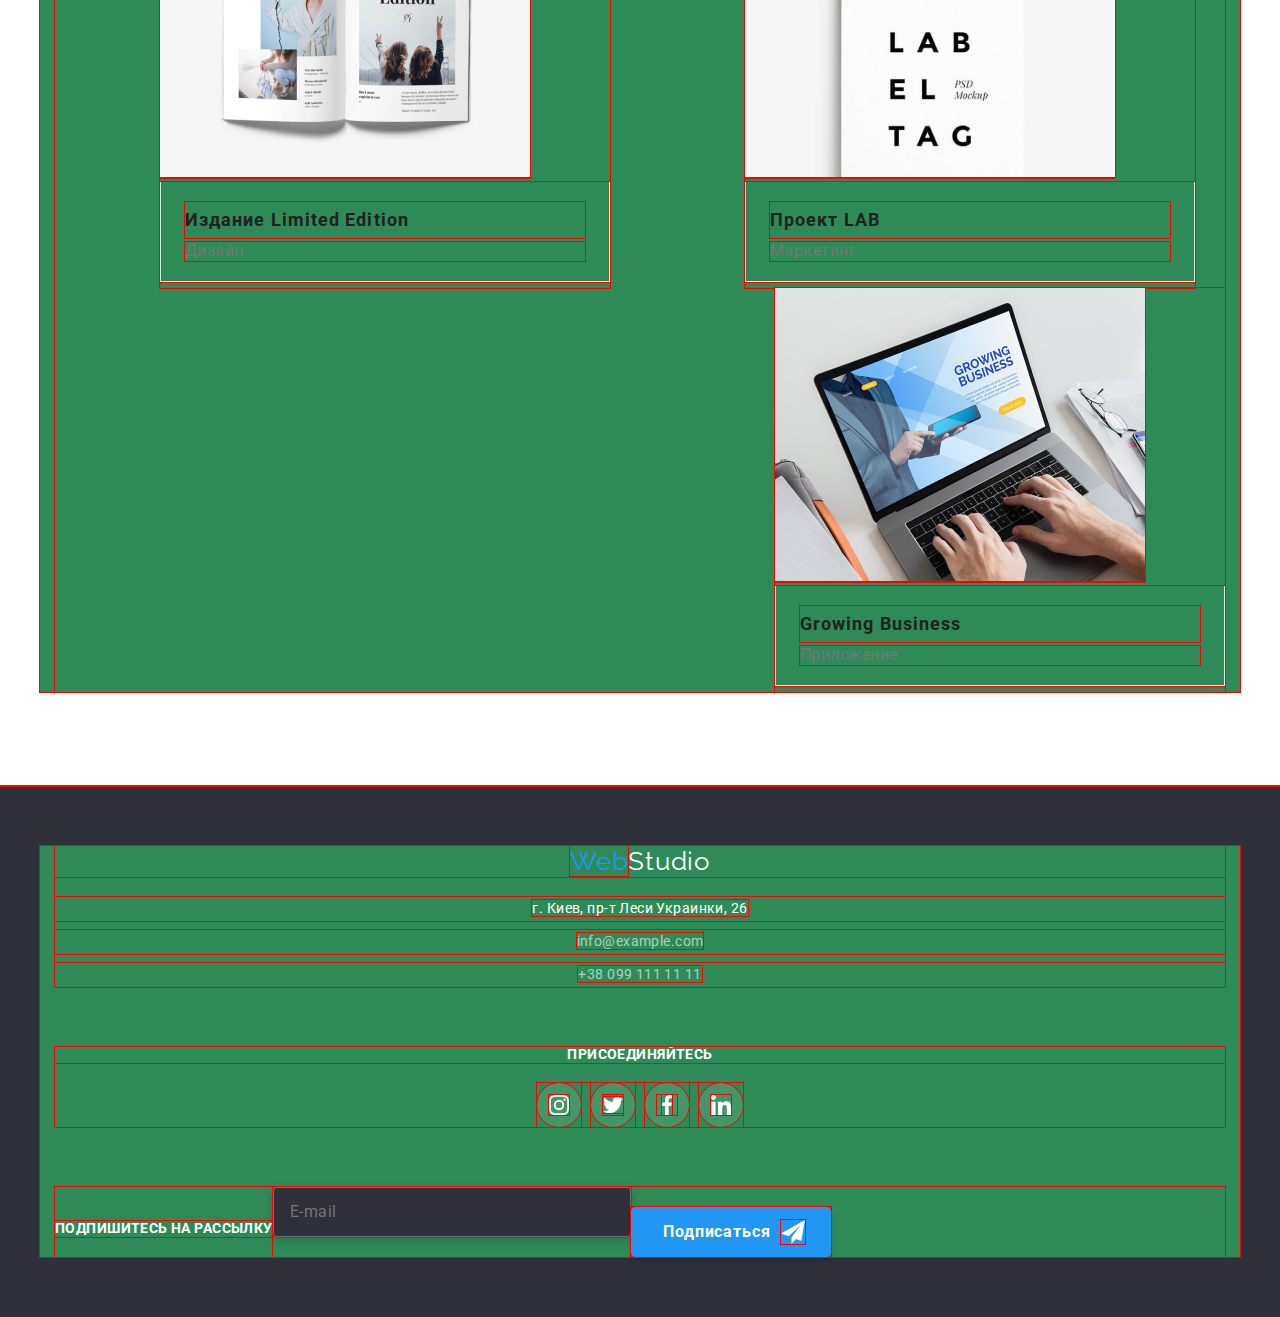
==== commit f9d9c12b: "portfolio mobile" ====
--- a/portfolio.html
+++ b/portfolio.html
@@ -18,7 +18,7 @@
   </head>
   <body>
     <!--Головна група навігації сторінки-->
-    <header class="hero-header hero-header--border">
+    <!-- <header class="hero-header hero-header--border">
       <div class="container hero-header__nav">
         <a class="logo logo--black" href="./index.html"
           ><span class="logo__cl">Web</span> Studio</a
@@ -37,9 +37,9 @@
               <a class="link menu__link" href="">Контакты</a>
             </li>
           </ul>
-        </nav>
-        <!--Контакти-->
-        <ul class="list menu-contacts hero-header__menu-contacts">
+        </nav> -->
+    <!--Контакти-->
+    <!-- <ul class="list menu-contacts hero-header__menu-contacts">
           <li class="menu-contacts__item item-icon">
             <a
               class="link menu-contacts__link"
@@ -61,7 +61,7 @@
           </li>
         </ul>
       </div>
-    </header>
+    </header> -->
     <main>
       <!-- секція головного контенту -->
       <section class="projects section">
@@ -285,7 +285,7 @@
           <a class="logo footer__logo" href="./index.html">
             <span class="logo__cl">Web</span>Studio</a
           >
-          <address class="address footer__address">
+          <address class="address">
             <ul class="list address__list">
               <li class="address__item">
                 <a
@@ -387,10 +387,8 @@
 
         <form class="mailing footer__form">
           <div class="mailing__e-mail">
+            <h3 class="ft-title footer__title">Подпишитесь на рассылку</h3>
             <div class="mailing__sign">
-              <label for="sign" class="ft-title mailing__signature"
-                >Подпишитесь на рассылку</label
-              >
               <input
                 class="mailing__input"
                 type="email"
--- a/css/main.min.css
+++ b/css/main.min.css
@@ -1,1027 +1,2 @@
-:root {
-  --main-body-cl: #ffff;
-  --main-text-cl: #757575;
-  --title-cl: #212121;
-  --accent-cl: #2196f3;
-  --dark-bg-cl: #2f303a;
-  --address-text-cl: rgba(255, 255, 255, 0.6);
-  --alt-footer-text-cl: rgba(255, 255, 255, 0.6);
-  --light-bg-cl: #ffff;
-  --section-cl: #f5f4fa;
-  --logo-icon-cl: #afb1b8;
-  --main-font: "Roboto", "sans-serif";
-  --logo-text: "Raleway", "sans-serif";
-  --timing-function: 250ms;
-  --transition-function: cubic-bezier(0.4, 0, 0.2, 1);
-}
-html {
-  -webkit-box-sizing: border-box;
-  box-sizing: border-box;
-}
-*,
-::before,
-::after {
-  -webkit-box-sizing: inherit;
-  box-sizing: inherit;
-}
-h1,
-h2,
-h3 {
-  margin-top: 0px;
-  margin-bottom: 0px;
-}
-body {
-  font-family: var(--main-font);
-  font-size: 16px;
-  letter-spacing: 0.03em;
-  color: var(--main-text-cl);
-  background: #ffffff;
-}
-.container {
-  max-width: 1200px;
-  margin-left: auto;
-  margin-right: auto;
-  padding-left: 15px;
-  padding-right: 15px;
-}
-.list {
-  padding: 0;
-  margin: 0;
-  list-style: none;
-}
-.visually-hidden {
-  position: absolute !important;
-  clip: rect(1px 1px 1px 1px);
-  clip: rect(1px, 1px, 1px, 1px);
-  padding: 0 !important;
-  border: 0 !important;
-  height: 1px !important;
-  width: 1px !important;
-  overflow: hidden;
-}
-.is-hidden {
-  opacity: 0;
-  pointer-events: none;
-  visibility: hidden;
-}
-.section {
-  padding-top: 94px;
-  padding-bottom: 94px;
-}
-.link {
-  color: inherit;
-  text-decoration: none;
-}
-.link:hover,
-.link:focus {
-  color: var(--accent-cl);
-}
-.centering {
-  margin-left: auto;
-  margin-right: auto;
-}
-.backdrop {
-  position: fixed;
-  top: 0;
-  left: 0;
-  width: 100%;
-  height: 100%;
-  background-color: rgba(0, 0, 0, 0.2);
-  opacity: 1;
-  -webkit-transition: opacity 250ms cubic-bezier(0.4, 0, 0.2, 1);
-  transition: opacity 250ms cubic-bezier(0.4, 0, 0.2, 1);
-}
-.modal {
-  position: absolute;
-  top: 50%;
-  left: 50%;
-  width: 528px;
-  height: 580px;
-  max-height: 100vh;
-  -webkit-transform: translate(-50%, -50%) scale(1);
-  transform: translate(-50%, -50%) scale(1);
-  -webkit-transition: -webkit-transform 250ms cubic-bezier(0.4, 0, 0.2, 1);
-  transition: -webkit-transform 250ms cubic-bezier(0.4, 0, 0.2, 1);
-  transition: transform 250ms cubic-bezier(0.4, 0, 0.2, 1);
-  transition: transform 250ms cubic-bezier(0.4, 0, 0.2, 1),
-    -webkit-transform 250ms cubic-bezier(0.4, 0, 0.2, 1);
-  background-color: var(--light-bg-cl);
-  -webkit-box-shadow: 0px 1px 3px rgba(0, 0, 0, 0.12),
-    0px 1px 1px rgba(0, 0, 0, 0.14), 0px 2px 1px rgba(0, 0, 0, 0.2);
-  box-shadow: 0px 1px 3px rgba(0, 0, 0, 0.12), 0px 1px 1px rgba(0, 0, 0, 0.14),
-    0px 2px 1px rgba(0, 0, 0, 0.2);
-  border-radius: 4px;
-}
-.is-hidden .modal {
-  -webkit-transform: translate(-50%, -50%) scale(0.1);
-  transform: translate(-50%, -50%) scale(0.1);
-}
-.modal__form-content {
-  padding: 40px 40px;
-}
-.btn-close {
-  display: -webkit-box;
-  display: -ms-flexbox;
-  display: flex;
-  -webkit-box-align: center;
-  -ms-flex-align: center;
-  align-items: center;
-  -webkit-box-pack: center;
-  -ms-flex-pack: center;
-  justify-content: center;
-  position: absolute;
-  top: 0;
-  right: 0;
-  width: 30px;
-  height: 30px;
-  margin: 8px 8px;
-  cursor: pointer;
-  border-radius: 50%;
-  border: 1px solid rgba(0, 0, 0, 0.1);
-}
-.btn-close--bgcolor {
-  background-color: var(--light-bg-cl);
-}
-.btn-close:hover .btn-close__icon,
-.btn-close:focus .btn-close__icon {
-  fill: var(--accent-cl);
-}
-.btn-close__icon {
-  width: 18px;
-  height: 18px;
-  fill: #000000;
-  -webkit-transition-property: fill;
-  transition-property: fill;
-  -webkit-transition-duration: var(--timing-function);
-  transition-duration: var(--timing-function);
-  -webkit-transition-timing-function: var(--transition-function);
-  transition-timing-function: var(--transition-function);
-}
-.form-content__title {
-  font-weight: bold;
-  font-size: 20px;
-  line-height: 1.15;
-  letter-spacing: 0.03em;
-  margin-bottom: 12px;
-  color: var(--title-cl);
-}
-.form-content__field {
-  margin-bottom: 10px;
-}
-.form-content__policy {
-  margin-bottom: 30px;
-}
-.form-field {
-  position: relative;
-  display: -webkit-box;
-  display: -ms-flexbox;
-  display: flex;
-  -webkit-box-orient: vertical;
-  -webkit-box-direction: normal;
-  -ms-flex-direction: column;
-  flex-direction: column;
-}
-.form-field:focus-within .form-field__icon {
-  fill: var(--accent-cl);
-}
-.form-field__title {
-  margin-bottom: 4px;
-  font-size: 12px;
-  line-height: 1.16;
-  letter-spacing: 0.01em;
-  color: var(--main-text-cl);
-}
-.form-field__input {
-  padding-left: 42px;
-  border: 1px solid rgba(33, 33, 33, 0.2);
-  border-radius: 4px;
-  height: 40px;
-}
-.form-field__input:valid:not(:placeholder-shown):focus {
-  color: green;
-  outline-color: var(--accent-cl);
-}
-.form-field__input:invalid:not(:placeholder-shown):focus {
-  color: red;
-  outline-color: var(--accent-cl);
-}
-.form-field__comment {
-  resize: none;
-  height: 120px;
-  border: 1px solid rgba(33, 33, 33, 0.2);
-  border-radius: 4px;
-  padding: 12px 16px;
-}
-.form-field__comment:focus {
-  outline-color: var(--accent-cl);
-}
-.form-field__comment::-webkit-input-placeholder {
-  font-size: 12px;
-  line-height: 1.16;
-  letter-spacing: 0.01em;
-  color: rgba(117, 117, 117, 0.5);
-}
-.form-field__comment:-ms-input-placeholder {
-  font-size: 12px;
-  line-height: 1.16;
-  letter-spacing: 0.01em;
-  color: rgba(117, 117, 117, 0.5);
-}
-.form-field__comment::-ms-input-placeholder {
-  font-size: 12px;
-  line-height: 1.16;
-  letter-spacing: 0.01em;
-  color: rgba(117, 117, 117, 0.5);
-}
-.form-field__comment::placeholder {
-  font-size: 12px;
-  line-height: 1.16;
-  letter-spacing: 0.01em;
-  color: rgba(117, 117, 117, 0.5);
-}
-.form-field__icon {
-  position: absolute;
-  bottom: 11px;
-  left: 12px;
-  width: 18px;
-  height: 18px;
-  fill: var(--title-cl);
-  -webkit-transition-property: fill;
-  transition-property: fill;
-  -webkit-transition-duration: var(--timing-function);
-  transition-duration: var(--timing-function);
-  -webkit-transition-timing-function: var(--transition-function);
-  transition-timing-function: var(--transition-function);
-}
-.form-action {
-  display: -webkit-box;
-  display: -ms-flexbox;
-  display: flex;
-  -webkit-box-orient: vertical;
-  -webkit-box-direction: normal;
-  -ms-flex-direction: column;
-  flex-direction: column;
-  -webkit-box-align: center;
-  -ms-flex-align: center;
-  align-items: center;
-}
-.form-action__checkbox:checked + .form-action__label::before {
-  background-color: var(--accent-cl);
-  border: none;
-  background-image: url(../icon-images/check.svg);
-  background-repeat: no-repeat;
-  background-position: center;
-  background-size: contain;
-  -webkit-transition-property: background-color;
-  transition-property: background-color;
-  -webkit-transition-duration: var(--timing-function);
-  transition-duration: var(--timing-function);
-  -webkit-transition-timing-function: var(--transition-function);
-  transition-timing-function: var(--transition-function);
-}
-.form-action__link {
-  color: var(--accent-cl);
-}
-.form-action__label {
-  display: -webkit-box;
-  display: -ms-flexbox;
-  display: flex;
-  -webkit-box-align: center;
-  -ms-flex-align: center;
-  align-items: center;
-  font-size: 14px;
-  line-height: 1.71;
-  letter-spacing: 0.03em;
-  color: var(--main-text-cl);
-}
-.form-action__label::before {
-  content: "";
-  display: inline-block;
-  margin-right: 8px;
-  width: 16px;
-  height: 15px;
-  border-radius: 3px;
-  border: 1px solid black;
-}
-.submit-btn {
-  text-align: center;
-  width: 200px;
-  height: 50px;
-  background-color: var(--accent-cl);
-  -webkit-box-shadow: 0px 4px 4px rgba(0, 0, 0, 0.15);
-  box-shadow: 0px 4px 4px rgba(0, 0, 0, 0.15);
-  border-radius: 4px;
-  border: 4px solid transparent;
-  cursor: pointer;
-  font-weight: bold;
-  font-size: 16px;
-  line-height: 1.87;
-  letter-spacing: 0.06em;
-  color: var(--light-bg-cl);
-}
-.hero-header--border {
-  border-bottom: 1px solid #ececec;
-}
-.hero-header__nav {
-  display: -webkit-box;
-  display: -ms-flexbox;
-  display: flex;
-  -webkit-box-align: center;
-  -ms-flex-align: center;
-  align-items: center;
-}
-.hero-header__site-nav {
-  margin-left: 93px;
-  padding-top: 32px;
-  padding-bottom: 32px;
-}
-.hero-header__menu-contacts {
-  margin-left: auto;
-}
-.logo {
-  font-family: var(--logo-text);
-  font-size: 26px;
-  line-height: 1.19;
-  letter-spacing: 0.03em;
-  text-decoration: none;
-}
-.logo--black {
-  color: #000000;
-}
-.logo__cl {
-  color: #2196f3;
-}
-.menu {
-  display: -webkit-box;
-  display: -ms-flexbox;
-  display: flex;
-}
-.menu__item:not(:last-child) {
-  margin-right: 50px;
-}
-.menu__link {
-  position: relative;
-  bottom: 3px;
-  -webkit-transition-property: color;
-  transition-property: color;
-  -webkit-transition-duration: var(--timing-function);
-  transition-duration: var(--timing-function);
-  -webkit-transition-timing-function: var(--transition-function);
-  transition-timing-function: var(--transition-function);
-  font-family: var(--main-font);
-  font-weight: 500;
-  font-size: 14px;
-  line-height: 1.14;
-  letter-spacing: 0.02em;
-  color: var(--title-cl);
-}
-.current {
-  color: var(--accent-cl);
-}
-.current::after {
-  background-color: var(--accent-cl);
-  content: "";
-  display: block;
-  width: 100%;
-  height: 4px;
-  border-radius: 2px;
-  margin-top: 32px;
-  opacity: 1;
-  position: absolute;
-  color: var(--accent-cl);
-}
-.menu-contacts {
-  display: -webkit-box;
-  display: -ms-flexbox;
-  display: flex;
-}
-.menu-contacts__item:not(:first-child) {
-  margin-left: 30px;
-}
-.menu-contacts__icon {
-  margin-right: 10px;
-  stroke: var(--main-text-cl);
-}
-.menu-contacts__link {
-  font-weight: 500;
-  font-size: 14px;
-  line-height: 1.14;
-  letter-spacing: 0.02em;
-  display: -webkit-box;
-  display: -ms-flexbox;
-  display: flex;
-  -webkit-box-pack: center;
-  -ms-flex-pack: center;
-  justify-content: center;
-  -webkit-box-align: center;
-  -ms-flex-align: center;
-  align-items: center;
-}
-.menu-contacts__link:hover .menu-contacts__icon,
-.menu-contacts__link:focus .menu-contacts__icon {
-  fill: currentColor;
-}
-.main-page__future {
-  padding-top: 94px;
-}
-.hero-section {
-  display: -webkit-box;
-  display: -ms-flexbox;
-  display: flex;
-  -webkit-box-pack: center;
-  -ms-flex-pack: center;
-  justify-content: center;
-  -webkit-box-align: center;
-  -ms-flex-align: center;
-  align-items: center;
-  background-color: var(--dark-bg-cl);
-  max-width: 1600px;
-}
-.hero-section__box {
-  padding: 200px 0px 200px;
-}
-.hero-section__overlay {
-  height: 600px;
-  background-image: -webkit-gradient(
-      linear,
-      left top,
-      right top,
-      from(rgba(47, 48, 58, 0.4)),
-      to(rgba(47, 48, 58, 0.4))
-    ),
-    url(../images2/bg-img.jpg);
-  background-image: linear-gradient(
-      to right,
-      rgba(47, 48, 58, 0.4),
-      rgba(47, 48, 58, 0.4)
-    ),
-    url(../images2/bg-img.jpg);
-  background-repeat: no-repeat;
-  background-size: cover;
-  background-position: center;
-}
-.hero-section__title {
-  margin-bottom: 30px;
-  font-family: var(--main-font);
-  font-weight: 900;
-  font-size: 44px;
-  line-height: 1.36;
-  letter-spacing: 0.06em;
-  text-transform: uppercase;
-  color: var(--light-bg-cl);
-}
-.box {
-  padding: 0px;
-  text-align: center;
-  max-width: 696px;
-}
-.btn-hero {
-  border: 4px solid transparent;
-  text-align: center;
-  min-width: 200px;
-  border-radius: 4px;
-  -webkit-box-shadow: 0px 4px 4px rgba(0, 0, 0, 0.15);
-  box-shadow: 0px 4px 4px rgba(0, 0, 0, 0.15);
-}
-.btn-hero__content {
-  padding: 10px 32px;
-  font-family: var(--main-font);
-  font-weight: 700;
-  font-size: 16px;
-  line-height: 1.87;
-  letter-spacing: 0.06em;
-  cursor: pointer;
-  color: var(--light-bg-cl);
-  background-color: var(--accent-cl);
-}
-.future-section__thumb {
-  display: -webkit-box;
-  display: -ms-flexbox;
-  display: flex;
-  -webkit-box-pack: center;
-  -ms-flex-pack: center;
-  justify-content: center;
-  -webkit-box-align: center;
-  -ms-flex-align: center;
-  align-items: center;
-  height: 120px;
-  margin-bottom: 30px;
-  background-color: var(--section-cl);
-}
-.future-section__subtitle {
-  margin-bottom: 10px;
-  font-family: var(--main-font);
-  font-weight: 700;
-  font-size: 14px;
-  line-height: 1.14;
-  letter-spacing: 0.03em;
-  text-transform: uppercase;
-  color: var(--title-cl);
-}
-.future-section__content-st {
-  margin: 0;
-  font-family: var(--main-font);
-  font-weight: 400;
-  font-size: 14px;
-  line-height: 1.71;
-  letter-spacing: 0.03em;
-  color: var(--main-text-cl);
-}
-.future-section__list {
-  display: -webkit-box;
-  display: -ms-flexbox;
-  display: flex;
-  -ms-flex-wrap: wrap;
-  flex-wrap: wrap;
-}
-.future-section__item {
-  width: 270px;
-}
-.future-section__item:not(:last-child) {
-  margin-right: 30px;
-}
-.title-st {
-  text-align: center;
-  margin-bottom: 50px;
-  font-family: var(--main-font);
-  font-weight: 700;
-  font-size: 36px;
-  line-height: 1.16;
-  letter-spacing: 0.03em;
-  color: var(--title-cl);
-}
-.title-address {
-  font-size: 14px;
-  line-height: 1.71;
-  letter-spacing: 0.03em;
-}
-.ft-title {
-  font-family: var(--main-font);
-  font-weight: 700;
-  font-size: 14px;
-  line-height: 1.14;
-  letter-spacing: 0.03em;
-  text-transform: uppercase;
-  color: var(--light-bg-cl);
-}
-.vector {
-  display: -webkit-box;
-  display: -ms-flexbox;
-  display: flex;
-  -ms-flex-wrap: wrap;
-  flex-wrap: wrap;
-}
-.vector__item:not(:last-child) {
-  margin-right: 30px;
-}
-.vector__img {
-  display: -webkit-box;
-  display: -ms-flexbox;
-  display: flex;
-  position: relative;
-}
-.vector__content {
-  bottom: 0;
-  position: absolute;
-  width: 100%;
-}
-.vector__text {
-  text-align: center;
-  padding-top: 27px;
-  padding-bottom: 27px;
-  font-family: var(--main-font);
-  font-weight: 700;
-  font-size: 14px;
-  line-height: 1.14;
-  letter-spacing: 0.03em;
-  text-transform: uppercase;
-}
-.vector__text--color {
-  color: var(--light-bg-cl);
-  background-color: rgba(47, 48, 58, 0.8);
-}
-.team--bgcolor {
-  background-color: var(--section-cl);
-}
-.team__indent:not(:last-child) {
-  margin-right: 30px;
-}
-.team__card-list {
-  display: -webkit-box;
-  display: -ms-flexbox;
-  display: flex;
-  -ms-flex-wrap: wrap;
-  flex-wrap: wrap;
-}
-.card-block {
-  text-align: center;
-  width: 270px;
-  background-color: var(--light-bg-cl);
-  border-radius: 0px 0px 4px 4px;
-  -webkit-box-shadow: 0px 1px 3px rgba(0, 0, 0, 0.12),
-    0px 1px 1px rgba(0, 0, 0, 0.14), 0px 2px 1px rgba(0, 0, 0, 0.2);
-  box-shadow: 0px 1px 3px rgba(0, 0, 0, 0.12), 0px 1px 1px rgba(0, 0, 0, 0.14),
-    0px 2px 1px rgba(0, 0, 0, 0.2);
-}
-.card-block__title {
-  margin-bottom: 10px;
-  font-family: var(--main-font);
-  font-weight: 500;
-  font-size: 16px;
-  line-height: 1.18;
-  letter-spacing: 0.03em;
-  color: var(--title-cl);
-}
-.card-block__content {
-  padding-top: 30px;
-  margin-bottom: 16px;
-}
-.card-block__post {
-  margin-top: 0px;
-  margin-bottom: 0px;
-  font-family: var(--main-font);
-  font-weight: 400;
-  font-size: 16px;
-  line-height: 1.18;
-  letter-spacing: 0.03em;
-  color: var(--main-text-cl);
-}
-.card-block__icons {
-  padding-bottom: 30px;
-}
-.social-icons {
-  display: -webkit-inline-box;
-  display: -ms-inline-flexbox;
-  display: inline-flex;
-  margin-right: auto;
-  margin-left: auto;
-  padding-bottom: 30px;
-}
-.social-icons__item:not(:last-child) {
-  margin-right: 10px;
-}
-.social-icons__link {
-  display: -webkit-box;
-  display: -ms-flexbox;
-  display: flex;
-  -webkit-box-align: center;
-  -ms-flex-align: center;
-  align-items: center;
-  -webkit-box-pack: center;
-  -ms-flex-pack: center;
-  justify-content: center;
-  width: 44px;
-  height: 44px;
-  border-radius: 50%;
-  -webkit-transition-property: background-color;
-  transition-property: background-color;
-  -webkit-transition-duration: var(--timing-function);
-  transition-duration: var(--timing-function);
-  -webkit-transition-timing-function: var(--transition-function);
-  transition-timing-function: var(--transition-function);
-}
-.social-icons__link--bgcolor {
-  background: rgba(255, 255, 255, 0.1);
-}
-.social-icons__link:hover,
-.social-icons__link:focus {
-  background-color: var(--accent-cl);
-}
-.social-icons__link:hover .social-icons__svg,
-.social-icons__link:focus .social-icons__svg {
-  fill: var(--light-bg-cl);
-}
-.social-icons__svg {
-  fill: var(--logo-icon-cl);
-  -webkit-transition-property: fill;
-  transition-property: fill;
-  -webkit-transition-duration: var(--timing-function);
-  transition-duration: var(--timing-function);
-  -webkit-transition-timing-function: var(--transition-function);
-  transition-timing-function: var(--transition-function);
-}
-.social-icons__svg--fill {
-  fill: var(--light-bg-cl);
-}
-.clients--bgcolor {
-  background-color: var(--main-body-cl);
-}
-.clients__list {
-  display: -webkit-box;
-  display: -ms-flexbox;
-  display: flex;
-  -ms-flex-wrap: wrap;
-  flex-wrap: wrap;
-  -webkit-box-align: center;
-  -ms-flex-align: center;
-  align-items: center;
-}
-.clients__item:not(:last-child) {
-  margin-right: 30px;
-}
-.clients__link {
-  display: -webkit-box;
-  display: -ms-flexbox;
-  display: flex;
-  -webkit-box-align: center;
-  -ms-flex-align: center;
-  align-items: center;
-  -webkit-box-pack: center;
-  -ms-flex-pack: center;
-  justify-content: center;
-  width: 170px;
-  height: 90px;
-  border: 1px solid #afb1b8;
-  -webkit-box-sizing: border-box;
-  box-sizing: border-box;
-  border-radius: 4px;
-  -webkit-transition-property: border-color;
-  transition-property: border-color;
-  -webkit-transition-duration: var(--timing-function);
-  transition-duration: var(--timing-function);
-  -webkit-transition-timing-function: var(--transition-function);
-  transition-timing-function: var(--transition-function);
-}
-.clients__link:hover .clients__svg,
-.clients__link:focus .clients__svg {
-  fill: var(--accent-cl);
-}
-.clients__link:hover,
-.clients__link:focus {
-  border-color: var(--accent-cl);
-}
-.clients__svg {
-  fill: var(--logo-icon-cl);
-  -webkit-transition-property: fill;
-  transition-property: fill;
-  -webkit-transition-duration: var(--timing-function);
-  transition-duration: var(--timing-function);
-  -webkit-transition-timing-function: var(--transition-function);
-  transition-timing-function: var(--transition-function);
-}
-.btn {
-  padding: 6px 22px;
-  height: 38px;
-  border: transparent;
-  border-radius: 4px;
-  font-weight: 500;
-  font-size: 16px;
-  line-height: 1.62;
-  letter-spacing: 0.03em;
-  color: var(--title-cl);
-  -webkit-transition-property: background-color, color;
-  transition-property: background-color, color;
-  -webkit-transition-duration: var(--timing-function);
-  transition-duration: var(--timing-function);
-  -webkit-transition-timing-function: var(--transition-function);
-  transition-timing-function: var(--transition-function);
-}
-.btn--bgcolor {
-  background-color: var(--section-cl);
-}
-.btn:hover,
-.btn:focus {
-  cursor: pointer;
-  background-color: var(--accent-cl);
-  color: #ffffff;
-  -webkit-box-shadow: 0px 3px 1px rgba(0, 0, 0, 0.1),
-    0px 1px 2px rgba(0, 0, 0, 0.08), 0px 2px 2px rgba(0, 0, 0, 0.12);
-  box-shadow: 0px 3px 1px rgba(0, 0, 0, 0.1), 0px 1px 2px rgba(0, 0, 0, 0.08),
-    0px 2px 2px rgba(0, 0, 0, 0.12);
-}
-.projects__filter {
-  display: -webkit-box;
-  display: -ms-flexbox;
-  display: flex;
-  -webkit-box-pack: center;
-  -ms-flex-pack: center;
-  justify-content: center;
-  -ms-flex-wrap: wrap;
-  flex-wrap: wrap;
-  margin-bottom: 50px;
-}
-.projects__btn:not(:last-child) {
-  margin-right: 8px;
-}
-.projects__list {
-  display: -webkit-box;
-  display: -ms-flexbox;
-  display: flex;
-  -ms-flex-wrap: wrap;
-  flex-wrap: wrap;
-}
-.projects__item {
-  margin-right: 30px;
-  margin-bottom: 30px;
-}
-.projects__item:nth-child(3n) {
-  margin-right: 0px;
-}
-.projects__item:nth-last-child(-n + 3) {
-  margin-bottom: 0px;
-}
-.card {
-  cursor: pointer;
-}
-.card:hover,
-.card:focus {
-  -webkit-box-shadow: 0px 1px 1px rgba(0, 0, 0, 0.12),
-    0px 4px 4px rgba(0, 0, 0, 0.06), 1px 4px 6px rgba(0, 0, 0, 0.16);
-  box-shadow: 0px 1px 1px rgba(0, 0, 0, 0.12), 0px 4px 4px rgba(0, 0, 0, 0.06),
-    1px 4px 6px rgba(0, 0, 0, 0.16);
-}
-.card__thumb {
-  position: relative;
-  display: -webkit-inline-box;
-  display: -ms-inline-flexbox;
-  display: inline-flex;
-  -webkit-box-align: center;
-  -ms-flex-align: center;
-  align-items: center;
-  overflow: hidden;
-}
-.card__overlay {
-  position: absolute;
-  top: 0;
-  left: 0;
-  width: 100%;
-  height: 100%;
-  background-color: rgba(33, 150, 243, 0.9);
-  -webkit-transform: translateY(100%);
-  transform: translateY(100%);
-  -webkit-transition: -webkit-transform 250ms cubic-bezier(0.4, 0, 0.2, 1);
-  transition: -webkit-transform 250ms cubic-bezier(0.4, 0, 0.2, 1);
-  transition: transform 250ms cubic-bezier(0.4, 0, 0.2, 1);
-  transition: transform 250ms cubic-bezier(0.4, 0, 0.2, 1),
-    -webkit-transform 250ms cubic-bezier(0.4, 0, 0.2, 1);
-}
-.card__set:hover .card__overlay {
-  -webkit-transform: translateY(0);
-  transform: translateY(0);
-}
-.card__action {
-  position: absolute;
-  width: 322px;
-  height: 168px;
-  top: 50%;
-  left: 50%;
-  -webkit-transform: translate(-50%, -50%);
-  transform: translate(-50%, -50%);
-}
-.card__description {
-  padding: 20px 24px;
-  border: 1px solid #eeee;
-  border-top: none;
-}
-.card__title {
-  margin-bottom: 4px;
-  font-family: var(--main-font);
-  font-weight: 700;
-  line-height: 2;
-  font-size: 18px;
-  letter-spacing: 0.06em;
-  color: var(--title-cl);
-}
-.card__hover {
-  position: absolute;
-  font-size: 18px;
-  line-height: 1.56;
-  letter-spacing: 0.03em;
-  opacity: 1;
-  color: #ffffff;
-}
-.footer--bgcolor {
-  background: var(--dark-bg-cl);
-}
-.footer__meta {
-  padding-bottom: 60px;
-}
-.footer__flex {
-  display: -webkit-box;
-  display: -ms-flexbox;
-  display: flex;
-}
-.footer__container {
-  padding-top: 60px;
-}
-.footer__logo {
-  display: inline-block;
-  margin-bottom: 20px;
-  color: var(--light-bg-cl);
-  text-decoration: none;
-}
-.footer__address {
-  width: 231px;
-}
-.footer__icons {
-  padding-top: 72px;
-  margin-left: 70px;
-}
-.footer__title {
-  margin-bottom: 20px;
-}
-.footer__form {
-  margin-left: 93px;
-  padding-top: 72px;
-}
-.address {
-  font-style: inherit;
-}
-.address__location {
-  color: var(--light-bg-cl);
-}
-.address__contacts {
-  color: var(--alt-footer-text-cl);
-}
-.address__list .address__item:not(:last-child) {
-  margin-bottom: 9px;
-}
-.mailing::-webkit-input-placeholder {
-  font-size: 16px;
-  line-height: 1.25;
-  letter-spacing: 0.03em;
-  color: rgba(255, 255, 255, 0.6);
-}
-.mailing:-ms-input-placeholder {
-  font-size: 16px;
-  line-height: 1.25;
-  letter-spacing: 0.03em;
-  color: rgba(255, 255, 255, 0.6);
-}
-.mailing::-ms-input-placeholder {
-  font-size: 16px;
-  line-height: 1.25;
-  letter-spacing: 0.03em;
-  color: rgba(255, 255, 255, 0.6);
-}
-.mailing::placeholder {
-  font-size: 16px;
-  line-height: 1.25;
-  letter-spacing: 0.03em;
-  color: rgba(255, 255, 255, 0.6);
-}
-.mailing__e-mail {
-  display: -webkit-box;
-  display: -ms-flexbox;
-  display: flex;
-  -webkit-box-align: end;
-  -ms-flex-align: end;
-  align-items: flex-end;
-  height: 86px;
-}
-.mailing__signature {
-  display: inline-block;
-  margin-bottom: 20px;
-}
-.mailing__input {
-  width: 358px;
-  height: 50px;
-  padding-left: 16px;
-  border: 1px solid rgba(255, 255, 255, 0.3);
-  -webkit-filter: drop-shadow(0px 4px 4px rgba(0, 0, 0, 0.15));
-  filter: drop-shadow(0px 4px 4px rgba(0, 0, 0, 0.15));
-  border-radius: 4px;
-  background-color: var(--dark-bg-cl);
-  font-size: 16px;
-  line-height: 1.25;
-  letter-spacing: 0.03em;
-  color: rgba(255, 255, 255, 0.6);
-}
-.mailing__input:valid:not(:placeholder-shown) {
-  color: green;
-  border-color: green;
-}
-.mailing__input:invalid:not(:placeholder-shown) {
-  border-color: red;
-}
-.btn-sign__content {
-  display: -webkit-box;
-  display: -ms-flexbox;
-  display: flex;
-  -webkit-box-align: center;
-  -ms-flex-align: center;
-  align-items: center;
-  -webkit-box-pack: center;
-  -ms-flex-pack: center;
-  justify-content: center;
-  width: 200px;
-  height: 50px;
-  background-color: var(--accent-cl);
-  -webkit-box-shadow: 0px 4px 4px rgba(0, 0, 0, 0.15);
-  box-shadow: 0px 4px 4px rgba(0, 0, 0, 0.15);
-  border-radius: 4px;
-  border: transparent;
-  cursor: pointer;
-  font-weight: bold;
-  font-size: 16px;
-  line-height: 1.87;
-  letter-spacing: 0.06em;
-  color: var(--light-bg-cl);
-}
-.btn-sign__icon {
-  margin-left: 10px;
-  width: 24px;
-  height: 24px;
-  fill: var(--light-bg-cl);
-}
-/*# sourceMappingURL=main.min.css.map */
+:root{--main-body-cl: #ffff;--main-text-cl: #757575;--title-cl: #212121;--accent-cl: #2196f3;--dark-bg-cl: #2f303a;--address-text-cl: rgba(255, 255, 255, 0.6);--alt-footer-text-cl: rgba(255, 255, 255, 0.6);--light-bg-cl: #ffff;--section-cl: #f5f4fa;--logo-icon-cl: #afb1b8;--main-font: "Roboto", "sans-serif";--logo-text: "Raleway", "sans-serif";--timing-function: 250ms;--transition-function: cubic-bezier(0.4, 0, 0.2, 1)}html{-webkit-box-sizing:border-box;box-sizing:border-box}*,::before,::after{-webkit-box-sizing:inherit;box-sizing:inherit;outline:1px solid red}h1,h2,h3{margin-top:0px;margin-bottom:0px}body{font-family:var(--main-font);font-size:16px;letter-spacing:0.03em;color:var(--main-text-cl);background:#ffffff}img{display:block;max-width:100%;height:auto}.list{padding:0;margin:0;list-style:none}.visually-hidden{position:absolute !important;clip:rect(1px 1px 1px 1px);clip:rect(1px, 1px, 1px, 1px);padding:0 !important;border:0 !important;height:1px !important;width:1px !important;overflow:hidden}.is-hidden{opacity:0;pointer-events:none;visibility:hidden}.section{padding-top:60px;padding-bottom:60px}@media screen and (min-width: 1200px){.section{padding-top:94px;padding-bottom:94px}}.link{color:inherit;text-decoration:none}.link:hover,.link:focus{color:var(--accent-cl)}.centering{margin-left:auto;margin-right:auto}.container{width:100%;margin-left:auto;margin-right:auto;padding-left:15px;padding-right:15px}@media screen and (min-width: 480px){.container{background-color:skyblue}}@media screen and (min-width: 768px){.container{max-width:768px;background-color:rosybrown}}@media screen and (min-width: 1200px){.container{max-width:1200px;background-color:seagreen}}.backdrop{position:fixed;top:0;left:0;width:100%;height:100%;background-color:rgba(0,0,0,0.2);opacity:1;-webkit-transition:opacity 250ms cubic-bezier(0.4, 0, 0.2, 1);transition:opacity 250ms cubic-bezier(0.4, 0, 0.2, 1)}.modal{position:absolute;top:50%;left:50%;width:528px;height:580px;max-height:100vh;-webkit-transform:translate(-50%, -50%) scale(1);transform:translate(-50%, -50%) scale(1);-webkit-transition:-webkit-transform 250ms cubic-bezier(0.4, 0, 0.2, 1);transition:-webkit-transform 250ms cubic-bezier(0.4, 0, 0.2, 1);transition:transform 250ms cubic-bezier(0.4, 0, 0.2, 1);transition:transform 250ms cubic-bezier(0.4, 0, 0.2, 1), -webkit-transform 250ms cubic-bezier(0.4, 0, 0.2, 1);background-color:var(--light-bg-cl);-webkit-box-shadow:0px 1px 3px rgba(0,0,0,0.12),0px 1px 1px rgba(0,0,0,0.14),0px 2px 1px rgba(0,0,0,0.2);box-shadow:0px 1px 3px rgba(0,0,0,0.12),0px 1px 1px rgba(0,0,0,0.14),0px 2px 1px rgba(0,0,0,0.2);border-radius:4px}.is-hidden .modal{-webkit-transform:translate(-50%, -50%) scale(0.1);transform:translate(-50%, -50%) scale(0.1)}.modal__form-content{padding:40px 40px}.btn-close{display:-webkit-box;display:-ms-flexbox;display:flex;-webkit-box-align:center;-ms-flex-align:center;align-items:center;-webkit-box-pack:center;-ms-flex-pack:center;justify-content:center;position:absolute;top:0;right:0;width:30px;height:30px;margin:8px 8px;cursor:pointer;border-radius:50%;border:1px solid rgba(0,0,0,0.1)}.btn-close--bgcolor{background-color:var(--light-bg-cl)}.btn-close:hover .btn-close__icon,.btn-close:focus .btn-close__icon{fill:var(--accent-cl)}.btn-close__icon{width:18px;height:18px;fill:#000000;-webkit-transition-property:fill;transition-property:fill;-webkit-transition-duration:var(--timing-function);transition-duration:var(--timing-function);-webkit-transition-timing-function:var(--transition-function);transition-timing-function:var(--transition-function)}.form-content__title{font-weight:bold;font-size:20px;line-height:1.15;letter-spacing:0.03em;margin-bottom:12px;color:var(--title-cl)}.form-content__field{margin-bottom:10px}.form-content__policy{margin-bottom:30px}.form-field{position:relative;display:-webkit-box;display:-ms-flexbox;display:flex;-webkit-box-orient:vertical;-webkit-box-direction:normal;-ms-flex-direction:column;flex-direction:column}.form-field:focus-within .form-field__icon{fill:var(--accent-cl)}.form-field__title{margin-bottom:4px;font-size:12px;line-height:1.16;letter-spacing:0.01em;color:var(--main-text-cl)}.form-field__input{padding-left:42px;border:1px solid rgba(33,33,33,0.2);border-radius:4px;height:40px}.form-field__input:valid:not(:placeholder-shown):focus{color:green;outline-color:var(--accent-cl)}.form-field__input:invalid:not(:placeholder-shown):focus{color:red;outline-color:var(--accent-cl)}.form-field__comment{resize:none;height:120px;border:1px solid rgba(33,33,33,0.2);border-radius:4px;padding:12px 16px}.form-field__comment:focus{outline-color:var(--accent-cl)}.form-field__comment::-webkit-input-placeholder{font-size:12px;line-height:1.16;letter-spacing:0.01em;color:rgba(117,117,117,0.5)}.form-field__comment:-ms-input-placeholder{font-size:12px;line-height:1.16;letter-spacing:0.01em;color:rgba(117,117,117,0.5)}.form-field__comment::-ms-input-placeholder{font-size:12px;line-height:1.16;letter-spacing:0.01em;color:rgba(117,117,117,0.5)}.form-field__comment::placeholder{font-size:12px;line-height:1.16;letter-spacing:0.01em;color:rgba(117,117,117,0.5)}.form-field__icon{position:absolute;bottom:11px;left:12px;width:18px;height:18px;fill:var(--title-cl);-webkit-transition-property:fill;transition-property:fill;-webkit-transition-duration:var(--timing-function);transition-duration:var(--timing-function);-webkit-transition-timing-function:var(--transition-function);transition-timing-function:var(--transition-function)}.form-action{display:-webkit-box;display:-ms-flexbox;display:flex;-webkit-box-orient:vertical;-webkit-box-direction:normal;-ms-flex-direction:column;flex-direction:column;-webkit-box-align:center;-ms-flex-align:center;align-items:center}.form-action__checkbox:checked+.form-action__label::before{background-color:var(--accent-cl);border:none;background-image:url(../icon-images/check.svg);background-repeat:no-repeat;background-position:center;background-size:contain;-webkit-transition-property:background-color;transition-property:background-color;-webkit-transition-duration:var(--timing-function);transition-duration:var(--timing-function);-webkit-transition-timing-function:var(--transition-function);transition-timing-function:var(--transition-function)}.form-action__link{color:var(--accent-cl)}.form-action__label{display:-webkit-box;display:-ms-flexbox;display:flex;-webkit-box-align:center;-ms-flex-align:center;align-items:center;font-size:14px;line-height:1.71;letter-spacing:0.03em;color:var(--main-text-cl)}.form-action__label::before{content:"";display:inline-block;margin-right:8px;width:16px;height:15px;border-radius:3px;border:1px solid black}.submit-btn{text-align:center;width:200px;height:50px;background-color:var(--accent-cl);-webkit-box-shadow:0px 4px 4px rgba(0,0,0,0.15);box-shadow:0px 4px 4px rgba(0,0,0,0.15);border-radius:4px;border:4px solid transparent;cursor:pointer;font-weight:bold;font-size:16px;line-height:1.87;letter-spacing:0.06em;color:var(--light-bg-cl)}.hero-header--border{border-bottom:1px solid #ececec}.hero-header__nav{display:-webkit-box;display:-ms-flexbox;display:flex;-webkit-box-align:center;-ms-flex-align:center;align-items:center}.hero-header__site-nav{margin-left:93px;padding-top:32px;padding-bottom:32px}.hero-header__menu-contacts{margin-left:auto}.logo{font-family:var(--logo-text);font-size:26px;line-height:1.19;letter-spacing:0.03em;text-decoration:none}.logo--black{color:#000000}.logo__cl{color:#2196f3}.menu{display:-webkit-box;display:-ms-flexbox;display:flex}.menu__item:not(:last-child){margin-right:50px}.menu__link{position:relative;bottom:3px;-webkit-transition-property:color;transition-property:color;-webkit-transition-duration:var(--timing-function);transition-duration:var(--timing-function);-webkit-transition-timing-function:var(--transition-function);transition-timing-function:var(--transition-function);font-family:var(--main-font);font-weight:500;font-size:14px;line-height:1.14;letter-spacing:0.02em;color:var(--title-cl)}.current{color:var(--accent-cl)}.current::after{background-color:var(--accent-cl);content:"";display:block;width:100%;height:4px;border-radius:2px;margin-top:32px;opacity:1;position:absolute;color:var(--accent-cl)}.menu-contacts{display:-webkit-box;display:-ms-flexbox;display:flex}.menu-contacts__item:not(:first-child){margin-left:30px}.menu-contacts__icon{margin-right:10px;stroke:var(--main-text-cl)}.menu-contacts__link{font-weight:500;font-size:14px;line-height:1.14;letter-spacing:0.02em;display:-webkit-box;display:-ms-flexbox;display:flex;-webkit-box-pack:center;-ms-flex-pack:center;justify-content:center;-webkit-box-align:center;-ms-flex-align:center;align-items:center}.menu-contacts__link:hover .menu-contacts__icon,.menu-contacts__link:focus .menu-contacts__icon{fill:currentColor}.hero-section{display:-webkit-box;display:-ms-flexbox;display:flex;-webkit-box-pack:center;-ms-flex-pack:center;justify-content:center;-webkit-box-align:center;-ms-flex-align:center;align-items:center;background-color:var(--dark-bg-cl);max-width:1200px;padding:118px 0px 118px}.hero-section__box{padding:200px 0px 200px}.hero-section__overlay{max-height:400px;background-image:-webkit-gradient(linear, left top, right top, from(rgba(47,48,58,0.4)), to(rgba(47,48,58,0.4))),url(../images2/bg-img.jpg);background-image:linear-gradient(to right, rgba(47,48,58,0.4), rgba(47,48,58,0.4)),url(../images2/bg-img.jpg);background-repeat:no-repeat;background-size:cover;background-position:center}@media screen and (min-width: 1200px){.hero-section__overlay{height:600px}}.hero-section__title{margin-bottom:30px;color:var(--light-bg-cl);font-weight:900;font-size:26px;line-height:1.62;letter-spacing:0.06em;text-transform:uppercase}@media screen and (min-width: 1200px){.hero-section__title{font-size:44px;line-height:1.36}}.box{padding:0px;text-align:center;max-width:360px}@media screen and (min-width: 1200px){.box{max-width:696px}}.btn-hero{border:4px solid transparent;text-align:center;min-width:200px;border-radius:4px;-webkit-box-shadow:0px 4px 4px rgba(0,0,0,0.15);box-shadow:0px 4px 4px rgba(0,0,0,0.15)}.btn-hero__content{padding:10px 32px;font-family:var(--main-font);font-weight:700;font-size:16px;line-height:1.87;letter-spacing:0.06em;cursor:pointer;color:var(--light-bg-cl);background-color:var(--accent-cl)}.future-section__list{display:inline-block}@media screen and (min-width: 480px){.future-section__list{display:-webkit-box;display:-ms-flexbox;display:flex;-ms-flex-wrap:wrap;flex-wrap:wrap}}@media screen and (min-width: 480px) and (min-width: 1200px){.future-section__list{margin-right:-30px}}.future-section__item{width:100%}@media screen and (min-width: 1200px){.future-section__item{margin:0px 30px 0px 0px;width:calc((100% - 3 * 30px) / 4);width:270px}}@media screen and (max-width: 767px){.future-section__item:not(:last-child){margin-bottom:30px}}.future-section__thumb{display:-webkit-box;display:-ms-flexbox;display:flex;-webkit-box-pack:center;-ms-flex-pack:center;justify-content:center;-webkit-box-align:center;-ms-flex-align:center;align-items:center;height:120px;margin-bottom:30px;background-color:var(--section-cl)}.future-section__subtitle{text-align:center;margin-bottom:10px;font-family:var(--main-font);font-weight:700;font-size:14px;line-height:1.14;letter-spacing:0.03em;text-transform:uppercase;color:var(--title-cl)}@media screen and (min-width: 1200px){.future-section__subtitle{text-align:start}}.future-section__content-st{font-family:var(--main-font);font-weight:400;font-size:14px;line-height:1.71;letter-spacing:0.03em;color:var(--main-text-cl)}@media screen and (min-width: 1200px){.future-section__content-st{margin:0px}}.title-st{text-align:center;margin-bottom:50px;font-family:var(--main-font);font-weight:700;font-size:28px;line-height:1.17;letter-spacing:0.03em;color:var(--title-cl)}@media screen and (min-width: 1200px){.title-st{font-family:var(--main-font);font-weight:700;font-size:36px;line-height:1.16}}.title-address{font-size:14px;line-height:1.71;letter-spacing:0.03em}.ft-title{font-family:var(--main-font);font-weight:700;font-size:14px;line-height:1.14;letter-spacing:0.03em;text-transform:uppercase;color:var(--light-bg-cl)}@media screen and (max-width: 1199px){.engaged{display:none}}.engaged__vector{display:-webkit-box;display:-ms-flexbox;display:flex;-ms-flex-wrap:wrap;flex-wrap:wrap}@media screen and (min-width: 1200px){.engaged__item:not(:last-child){margin:0px 30px 0px 0px;width:calc((100% - 3 * 30px) / 3);width:370px}}.engaged__img{display:-webkit-box;display:-ms-flexbox;display:flex;position:relative}.engaged__content{bottom:0;position:absolute;width:100%}.engaged__text{text-align:center;padding-top:27px;padding-bottom:27px;font-family:var(--main-font);font-weight:700;font-size:14px;line-height:1.14;letter-spacing:0.03em;text-transform:uppercase}.engaged__text--color{color:var(--light-bg-cl);background-color:rgba(47,48,58,0.8)}.team--bgcolor{background-color:var(--section-cl)}@media screen and (min-width: 1200px){.team__card-list{display:-webkit-box;display:-ms-flexbox;display:flex;-ms-flex-wrap:wrap;flex-wrap:wrap}}.team__indent{margin-left:auto;margin-right:auto}.team__indent:not(:last-child){margin-bottom:30px}@media screen and (min-width: 1200px){.team__indent:not(:last-child){margin:0px 30px 0px 0px;width:calc((100% - 3 * 30px) - 4);width:270px}}.card-block{text-align:center;padding-bottom:24px;max-width:450px;height:622px;background-color:var(--light-bg-cl);border-radius:0px 0px 4px 4px;-webkit-box-shadow:0px 1px 3px rgba(0,0,0,0.12),0px 1px 1px rgba(0,0,0,0.14),0px 2px 1px rgba(0,0,0,0.2);box-shadow:0px 1px 3px rgba(0,0,0,0.12),0px 1px 1px rgba(0,0,0,0.14),0px 2px 1px rgba(0,0,0,0.2)}@media screen and (min-width: 1200px){.card-block{width:270px}}.card-block__title{margin-bottom:10px;font-family:var(--main-font);font-weight:500;font-size:16px;line-height:1.18;letter-spacing:0.03em;color:var(--title-cl)}.card-block__content{padding-top:30px;margin-bottom:16px}.card-block__post{margin-top:0px;margin-bottom:0px;font-family:var(--main-font);font-weight:400;font-size:16px;line-height:1.18;letter-spacing:0.03em;color:var(--main-text-cl)}.social-icons{display:-webkit-inline-box;display:-ms-inline-flexbox;display:inline-flex;margin-right:auto;margin-left:auto}.social-icons__item:not(:last-child){margin-right:10px}.social-icons__link{display:-webkit-box;display:-ms-flexbox;display:flex;-webkit-box-align:center;-ms-flex-align:center;align-items:center;-webkit-box-pack:center;-ms-flex-pack:center;justify-content:center;width:44px;height:44px;border-radius:50%;-webkit-transition-property:background-color;transition-property:background-color;-webkit-transition-duration:var(--timing-function);transition-duration:var(--timing-function);-webkit-transition-timing-function:var(--transition-function);transition-timing-function:var(--transition-function)}.social-icons__link--bgcolor{background:rgba(255,255,255,0.1)}.social-icons__link:hover,.social-icons__link:focus{background-color:var(--accent-cl)}.social-icons__link:hover .social-icons__svg,.social-icons__link:focus .social-icons__svg{fill:var(--light-bg-cl)}.social-icons__svg{fill:var(--logo-icon-cl);-webkit-transition-property:fill;transition-property:fill;-webkit-transition-duration:var(--timing-function);transition-duration:var(--timing-function);-webkit-transition-timing-function:var(--transition-function);transition-timing-function:var(--transition-function)}.social-icons__svg--fill{fill:var(--light-bg-cl)}.clients--bgcolor{background-color:var(--main-body-cl)}.clients__list{display:-webkit-box;display:-ms-flexbox;display:flex;-ms-flex-wrap:wrap;flex-wrap:wrap;-webkit-box-align:center;-ms-flex-align:center;align-items:center;margin:-15px}@media screen and (min-width: 1200px){.clients__list{margin:0px}}.clients__item{margin:15px;width:calc((100% - 5 * 30px) / 6);width:210px}@media screen and (min-width: 1200px){.clients__item{width:170px;margin:0px}}@media screen and (min-width: 1200px){.clients__item:not(:last-child){margin:0px 30px 0px 0px;width:calc((100% - 5 * 30px) / 6);width:170px}}.clients__link{display:-webkit-box;display:-ms-flexbox;display:flex;-webkit-box-align:center;-ms-flex-align:center;align-items:center;-webkit-box-pack:center;-ms-flex-pack:center;justify-content:center;width:210px;height:90px;border:1px solid #afb1b8;-webkit-box-sizing:border-box;box-sizing:border-box;border-radius:4px;-webkit-transition-property:border-color;transition-property:border-color;-webkit-transition-duration:var(--timing-function);transition-duration:var(--timing-function);-webkit-transition-timing-function:var(--transition-function);transition-timing-function:var(--transition-function)}@media screen and (min-width: 1200px){.clients__link{width:170px}}.clients__link:hover .clients__svg,.clients__link:focus .clients__svg{fill:var(--accent-cl)}.clients__link:hover,.clients__link:focus{border-color:var(--accent-cl)}.clients__svg{fill:var(--logo-icon-cl);-webkit-transition-property:fill;transition-property:fill;-webkit-transition-duration:var(--timing-function);transition-duration:var(--timing-function);-webkit-transition-timing-function:var(--transition-function);transition-timing-function:var(--transition-function)}.btn{padding:6px 22px;height:38px;border:transparent;border-radius:4px;font-weight:500;font-size:16px;line-height:1.62;letter-spacing:0.03em;color:var(--title-cl);-webkit-transition-property:background-color, color;transition-property:background-color, color;-webkit-transition-duration:var(--timing-function);transition-duration:var(--timing-function);-webkit-transition-timing-function:var(--transition-function);transition-timing-function:var(--transition-function)}.btn--bgcolor{background-color:var(--section-cl)}.btn:hover,.btn:focus{cursor:pointer;background-color:var(--accent-cl);color:#ffffff;-webkit-box-shadow:0px 3px 1px rgba(0,0,0,0.1),0px 1px 2px rgba(0,0,0,0.08),0px 2px 2px rgba(0,0,0,0.12);box-shadow:0px 3px 1px rgba(0,0,0,0.1),0px 1px 2px rgba(0,0,0,0.08),0px 2px 2px rgba(0,0,0,0.12)}.projects__filter{display:-webkit-box;display:-ms-flexbox;display:flex;-ms-flex-wrap:wrap;flex-wrap:wrap;margin-bottom:40px}@media screen and (min-width: 1200px){.projects__filter{-webkit-box-pack:center;-ms-flex-pack:center;justify-content:center;margin-bottom:50px}}.projects__btn:nth-child(-n+3){margin-bottom:10px}.projects__btn:not(:last-child){margin-right:8px}@media screen and (min-width: 1200px){.projects__btn:not(:last-child){margin-bottom:0px}}.projects__list{display:-webkit-box;display:-ms-flexbox;display:flex;-ms-flex-wrap:wrap;flex-wrap:wrap}.projects__item{margin-right:auto;margin-left:auto}.projects__item:not(:last-child){margin-bottom:30px}@media screen and (min-width: 1200px){.projects__item{margin-right:30px}.projects__item:nth-child(3n){margin-right:0px}.projects__item:nth-last-child(-n+3){margin-bottom:0px}}.card{width:450px;height:404px;cursor:pointer}.card:hover,.card:focus{-webkit-box-shadow:0px 1px 1px rgba(0,0,0,0.12),0px 4px 4px rgba(0,0,0,0.06),1px 4px 6px rgba(0,0,0,0.16);box-shadow:0px 1px 1px rgba(0,0,0,0.12),0px 4px 4px rgba(0,0,0,0.06),1px 4px 6px rgba(0,0,0,0.16)}.card__thumb{position:relative;display:-webkit-inline-box;display:-ms-inline-flexbox;display:inline-flex;-webkit-box-align:center;-ms-flex-align:center;align-items:center;overflow:hidden}.card__overlay{position:absolute;top:0;left:0;width:100%;height:100%;background-color:rgba(33,150,243,0.9);-webkit-transform:translateY(100%);transform:translateY(100%);-webkit-transition:-webkit-transform 250ms cubic-bezier(0.4, 0, 0.2, 1);transition:-webkit-transform 250ms cubic-bezier(0.4, 0, 0.2, 1);transition:transform 250ms cubic-bezier(0.4, 0, 0.2, 1);transition:transform 250ms cubic-bezier(0.4, 0, 0.2, 1), -webkit-transform 250ms cubic-bezier(0.4, 0, 0.2, 1)}.card__set:hover .card__overlay{-webkit-transform:translateY(0);transform:translateY(0)}.card__action{position:absolute;width:322px;height:168px;top:50%;left:50%;-webkit-transform:translate(-50%, -50%);transform:translate(-50%, -50%)}.card__description{padding:20px 24px;border:1px solid #eeee;border-top:none}.card__title{margin-bottom:4px;font-family:var(--main-font);font-weight:700;line-height:2;font-size:18px;letter-spacing:0.06em;color:var(--title-cl)}.card__hover{position:absolute;font-size:18px;line-height:1.56;letter-spacing:0.03em;opacity:1;color:#ffffff}.footer{text-align:center}.footer--bgcolor{background:var(--dark-bg-cl)}.footer__meta{padding-top:60px;padding-bottom:60px}.footer__container{margin-bottom:60px}.footer__logo{display:block;margin-bottom:20px;color:var(--light-bg-cl);text-decoration:none}.footer__icons{margin-bottom:60px}.footer__title{margin-bottom:20px}.address{font-style:inherit}.address__location{color:var(--light-bg-cl)}.address__contacts{color:var(--alt-footer-text-cl)}.address__list .address__item:not(:last-child){margin-bottom:9px}.mailing::-webkit-input-placeholder{font-size:16px;line-height:1.25;letter-spacing:0.03em;color:rgba(255,255,255,0.6)}.mailing:-ms-input-placeholder{font-size:16px;line-height:1.25;letter-spacing:0.03em;color:rgba(255,255,255,0.6)}.mailing::-ms-input-placeholder{font-size:16px;line-height:1.25;letter-spacing:0.03em;color:rgba(255,255,255,0.6)}.mailing::placeholder{font-size:16px;line-height:1.25;letter-spacing:0.03em;color:rgba(255,255,255,0.6)}.mailing__e-mail{text-align:center}@media screen and (min-width: 1200px){.mailing__e-mail{display:-webkit-box;display:-ms-flexbox;display:flex;-webkit-box-align:end;-ms-flex-align:end;align-items:flex-end;text-align:start}}.mailing__input{width:358px;height:50px;margin-bottom:20px;padding-left:16px;border:1px solid rgba(255,255,255,0.3);-webkit-filter:drop-shadow(0px 4px 4px rgba(0,0,0,0.15));filter:drop-shadow(0px 4px 4px rgba(0,0,0,0.15));border-radius:4px;background-color:var(--dark-bg-cl);font-size:16px;line-height:1.25;letter-spacing:0.03em;color:rgba(255,255,255,0.6)}.mailing__input:valid:not(:placeholder-shown){color:green;border-color:green}.mailing__input:invalid:not(:placeholder-shown){border-color:red}.btn-sign{position:relative}.btn-sign__content{text-align:start;width:200px;height:50px;padding-right:29px;padding-top:10px;padding-bottom:10px;cursor:pointer;background-color:var(--accent-cl);-webkit-box-shadow:0px 4px 4px rgba(0,0,0,0.15);box-shadow:0px 4px 4px rgba(0,0,0,0.15);border-radius:4px;border:transparent;cursor:pointer;padding:10px 32px;font-weight:bold;font-size:16px;line-height:1.87;letter-spacing:0.06em;color:var(--light-bg-cl)}.btn-sign__icon{width:24px;height:24px;margin-left:10px;fill:var(--light-bg-cl);position:absolute;top:50%;-webkit-transform:translateY(-50%);transform:translateY(-50%)}
+/*# sourceMappingURL=main.min.css.map */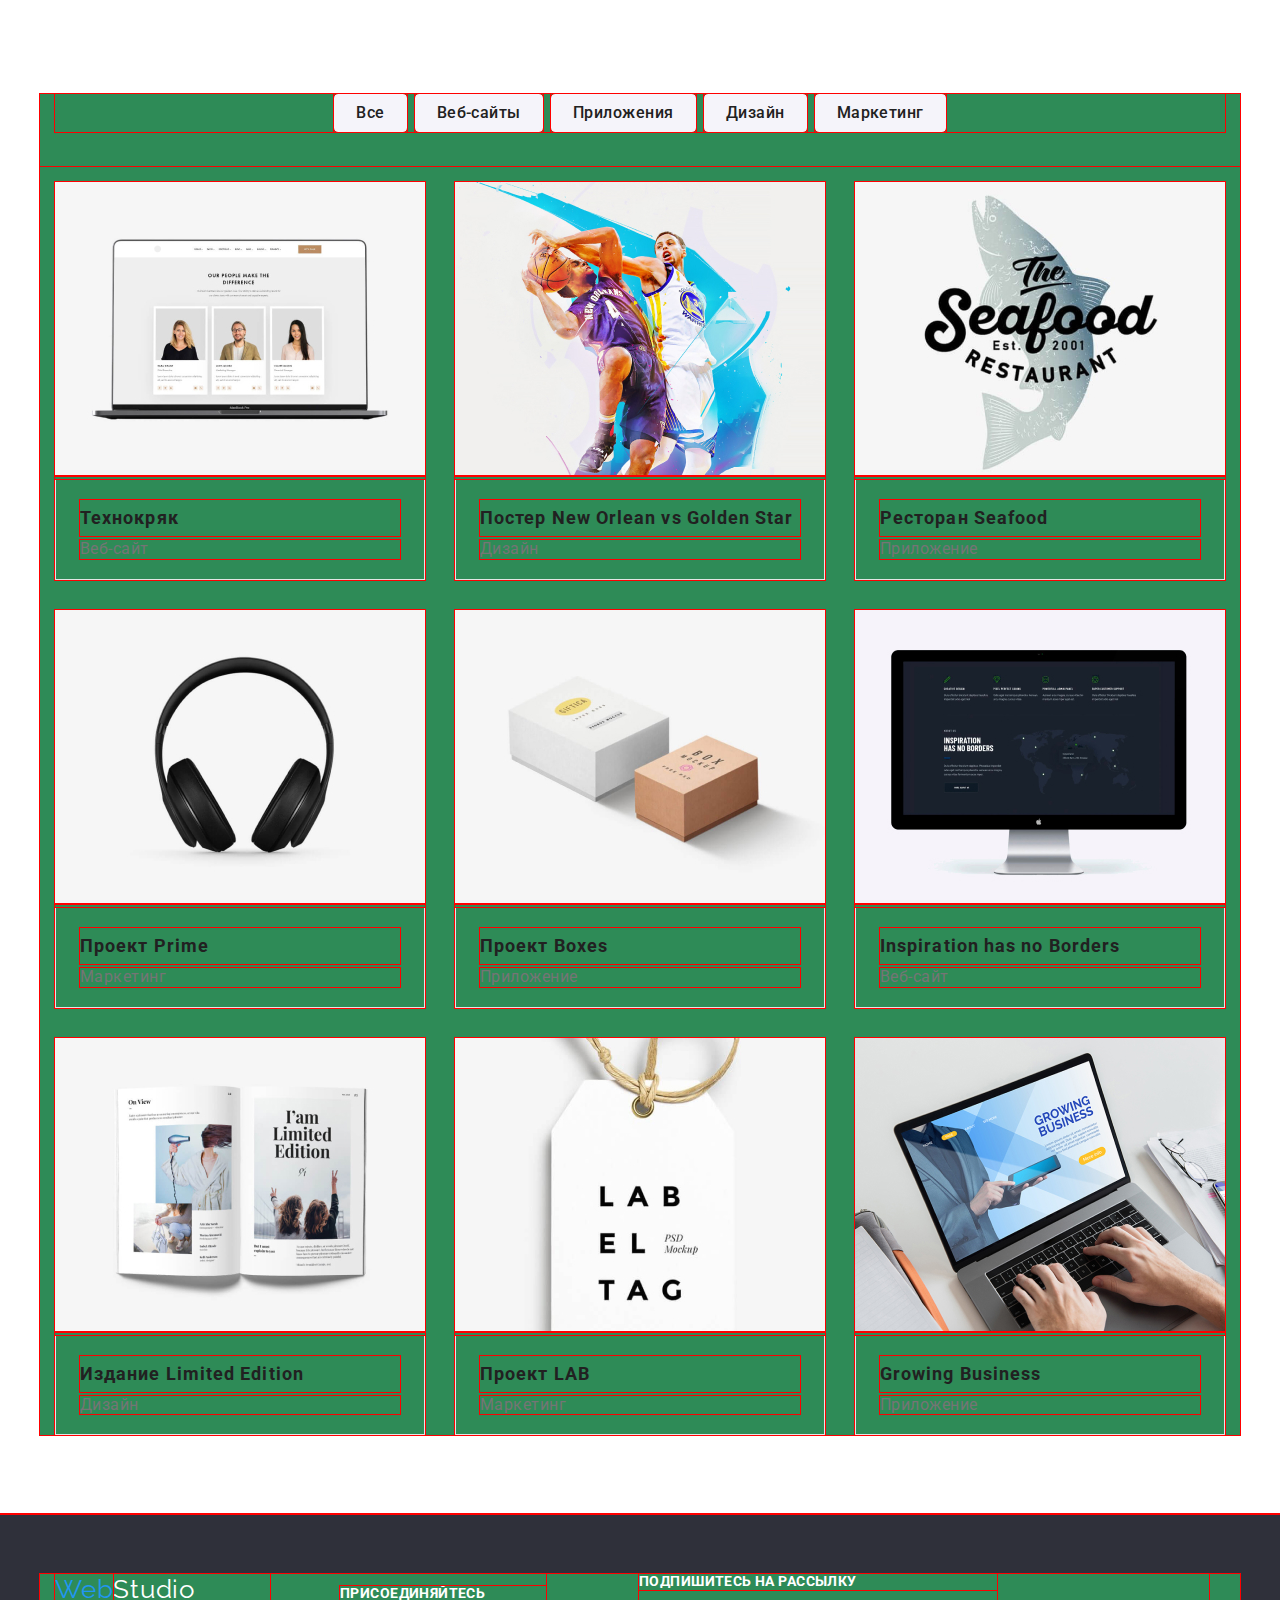
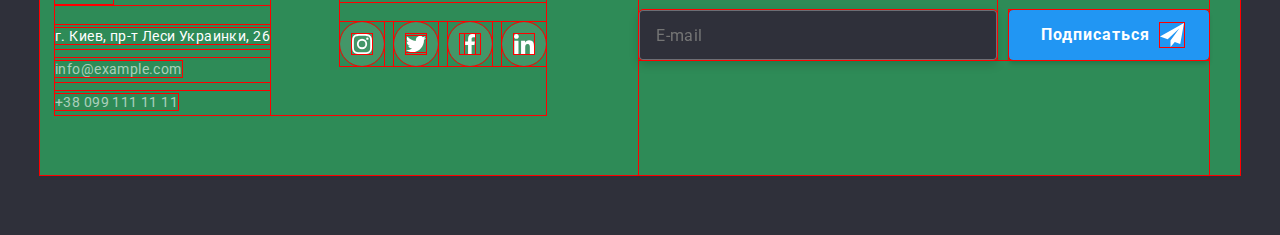
==== commit ab8db1a8: "12.06" ====
--- a/portfolio.html
+++ b/portfolio.html
@@ -281,114 +281,115 @@
     <!-- footer -->
     <footer class="footer footer__meta footer--bgcolor">
       <div class="container footer__flex">
-        <div class="footer__container">
-          <a class="logo footer__logo" href="./index.html">
-            <span class="logo__cl">Web</span>Studio</a
-          >
-          <address class="address">
-            <ul class="list address__list">
-              <li class="address__item">
+        <div class="footer__info">
+          <div class="footer__container">
+            <a class="logo footer__logo" href="./index.html">
+              <span class="logo__cl">Web</span>Studio</a
+            >
+            <address class="address">
+              <ul class="list address__list">
+                <li class="address__item">
+                  <a
+                    class="link title-address address__location"
+                    href="#"
+                    target="_blank"
+                    rel="noopener noreferrer"
+                  >
+                    г. Киев, пр-т Леси Украинки, 26
+                  </a>
+                </li>
+                <li class="address__item">
+                  <a
+                    class="link title-address address__contacts"
+                    href="mailto:info@example.com"
+                    >info@example.com</a
+                  >
+                </li>
+                <li class="address__item">
+                  <a
+                    class="link title-address address__contacts"
+                    href="tel:+380991111111"
+                  >
+                    +38 099 111 11 11</a
+                  >
+                </li>
+              </ul>
+            </address>
+          </div>
+          <div class="footer__icons">
+            <h3 class="list footer__title ft-title">присоединяйтесь</h3>
+            <ul class="list social-icons">
+              <li class="social-icons__item">
                 <a
-                  class="link title-address address__location"
-                  href="#"
+                  href=""
+                  class="social-icons__link social-icons__link--bgcolor"
                   target="_blank"
                   rel="noopener noreferrer"
                 >
-                  г. Киев, пр-т Леси Украинки, 26
+                  <svg
+                    class="social-icons__svg social-icons__svg--fill"
+                    width="20"
+                    height="20"
+                  >
+                    <use href="./icon-images/sprite.svg#icon-instagram-2"></use>
+                  </svg>
                 </a>
               </li>
-              <li class="address__item">
+              <li class="social-icons__item">
                 <a
-                  class="link title-address address__contacts"
-                  href="mailto:info@example.com"
-                  >info@example.com</a
+                  href=""
+                  class="social-icons__link social-icons__link--bgcolor"
+                  target="_blank"
+                  rel="noopener noreferrer"
                 >
+                  <svg
+                    class="social-icons__svg social-icons__svg--fill"
+                    width="20"
+                    height="20"
+                  >
+                    <use href="./icon-images/sprite.svg#icon-twitter-1"></use>
+                  </svg>
+                </a>
               </li>
-              <li class="address__item">
+              <li class="social-icons__item">
                 <a
-                  class="link title-address address__contacts"
-                  href="tel:+380991111111"
+                  href=""
+                  class="social-icons__link social-icons__link--bgcolor"
+                  target="_blank"
+                  rel="noopener noreferrer"
                 >
-                  +38 099 111 11 11</a
+                  <svg
+                    class="social-icons__svg social-icons__svg--fill"
+                    width="20"
+                    height="20"
+                  >
+                    <use href="./icon-images/sprite.svg#icon-facebook-1"></use>
+                  </svg>
+                </a>
+              </li>
+              <li class="social-icons__item">
+                <a
+                  href=""
+                  class="social-icons__link social-icons__link--bgcolor"
+                  target="_blank"
+                  rel="noopener noreferrer"
                 >
+                  <svg
+                    class="social-icons__svg social-icons__svg--fill"
+                    width="20"
+                    height="20"
+                  >
+                    <use href="./icon-images/sprite.svg#icon-linkedin-1"></use>
+                  </svg>
+                </a>
               </li>
             </ul>
-          </address>
+          </div>
         </div>
-        <div class="footer__icons">
-          <h3 class="list footer__title ft-title">присоединяйтесь</h3>
-          <ul class="list social-icons">
-            <li class="social-icons__item">
-              <a
-                href=""
-                class="social-icons__link social-icons__link--bgcolor"
-                target="_blank"
-                rel="noopener noreferrer"
-              >
-                <svg
-                  class="social-icons__svg social-icons__svg--fill"
-                  width="20"
-                  height="20"
-                >
-                  <use href="./icon-images/sprite.svg#icon-instagram-2"></use>
-                </svg>
-              </a>
-            </li>
-            <li class="social-icons__item">
-              <a
-                href=""
-                class="social-icons__link social-icons__link--bgcolor"
-                target="_blank"
-                rel="noopener noreferrer"
-              >
-                <svg
-                  class="social-icons__svg social-icons__svg--fill"
-                  width="20"
-                  height="20"
-                >
-                  <use href="./icon-images/sprite.svg#icon-twitter-1"></use>
-                </svg>
-              </a>
-            </li>
-            <li class="social-icons__item">
-              <a
-                href=""
-                class="social-icons__link social-icons__link--bgcolor"
-                target="_blank"
-                rel="noopener noreferrer"
-              >
-                <svg
-                  class="social-icons__svg social-icons__svg--fill"
-                  width="20"
-                  height="20"
-                >
-                  <use href="./icon-images/sprite.svg#icon-facebook-1"></use>
-                </svg>
-              </a>
-            </li>
-            <li class="social-icons__item">
-              <a
-                href=""
-                class="social-icons__link social-icons__link--bgcolor"
-                target="_blank"
-                rel="noopener noreferrer"
-              >
-                <svg
-                  class="social-icons__svg social-icons__svg--fill"
-                  width="20"
-                  height="20"
-                >
-                  <use href="./icon-images/sprite.svg#icon-linkedin-1"></use>
-                </svg>
-              </a>
-            </li>
-          </ul>
-        </div>
-
         <form class="mailing footer__form">
           <div class="mailing__e-mail">
-            <h3 class="ft-title footer__title">Подпишитесь на рассылку</h3>
             <div class="mailing__sign">
+              <h3 class="ft-title footer__title">Подпишитесь на рассылку</h3>
               <input
                 class="mailing__input"
                 type="email"
--- a/css/main.min.css
+++ b/css/main.min.css
@@ -1,2 +1,2 @@
-:root{--main-body-cl: #ffff;--main-text-cl: #757575;--title-cl: #212121;--accent-cl: #2196f3;--dark-bg-cl: #2f303a;--address-text-cl: rgba(255, 255, 255, 0.6);--alt-footer-text-cl: rgba(255, 255, 255, 0.6);--light-bg-cl: #ffff;--section-cl: #f5f4fa;--logo-icon-cl: #afb1b8;--main-font: "Roboto", "sans-serif";--logo-text: "Raleway", "sans-serif";--timing-function: 250ms;--transition-function: cubic-bezier(0.4, 0, 0.2, 1)}html{-webkit-box-sizing:border-box;box-sizing:border-box}*,::before,::after{-webkit-box-sizing:inherit;box-sizing:inherit;outline:1px solid red}h1,h2,h3{margin-top:0px;margin-bottom:0px}body{font-family:var(--main-font);font-size:16px;letter-spacing:0.03em;color:var(--main-text-cl);background:#ffffff}img{display:block;max-width:100%;height:auto}.list{padding:0;margin:0;list-style:none}.visually-hidden{position:absolute !important;clip:rect(1px 1px 1px 1px);clip:rect(1px, 1px, 1px, 1px);padding:0 !important;border:0 !important;height:1px !important;width:1px !important;overflow:hidden}.is-hidden{opacity:0;pointer-events:none;visibility:hidden}.section{padding-top:60px;padding-bottom:60px}@media screen and (min-width: 1200px){.section{padding-top:94px;padding-bottom:94px}}.link{color:inherit;text-decoration:none}.link:hover,.link:focus{color:var(--accent-cl)}.centering{margin-left:auto;margin-right:auto}.container{width:100%;margin-left:auto;margin-right:auto;padding-left:15px;padding-right:15px}@media screen and (min-width: 480px){.container{background-color:skyblue}}@media screen and (min-width: 768px){.container{max-width:768px;background-color:rosybrown}}@media screen and (min-width: 1200px){.container{max-width:1200px;background-color:seagreen}}.backdrop{position:fixed;top:0;left:0;width:100%;height:100%;background-color:rgba(0,0,0,0.2);opacity:1;-webkit-transition:opacity 250ms cubic-bezier(0.4, 0, 0.2, 1);transition:opacity 250ms cubic-bezier(0.4, 0, 0.2, 1)}.modal{position:absolute;top:50%;left:50%;width:528px;height:580px;max-height:100vh;-webkit-transform:translate(-50%, -50%) scale(1);transform:translate(-50%, -50%) scale(1);-webkit-transition:-webkit-transform 250ms cubic-bezier(0.4, 0, 0.2, 1);transition:-webkit-transform 250ms cubic-bezier(0.4, 0, 0.2, 1);transition:transform 250ms cubic-bezier(0.4, 0, 0.2, 1);transition:transform 250ms cubic-bezier(0.4, 0, 0.2, 1), -webkit-transform 250ms cubic-bezier(0.4, 0, 0.2, 1);background-color:var(--light-bg-cl);-webkit-box-shadow:0px 1px 3px rgba(0,0,0,0.12),0px 1px 1px rgba(0,0,0,0.14),0px 2px 1px rgba(0,0,0,0.2);box-shadow:0px 1px 3px rgba(0,0,0,0.12),0px 1px 1px rgba(0,0,0,0.14),0px 2px 1px rgba(0,0,0,0.2);border-radius:4px}.is-hidden .modal{-webkit-transform:translate(-50%, -50%) scale(0.1);transform:translate(-50%, -50%) scale(0.1)}.modal__form-content{padding:40px 40px}.btn-close{display:-webkit-box;display:-ms-flexbox;display:flex;-webkit-box-align:center;-ms-flex-align:center;align-items:center;-webkit-box-pack:center;-ms-flex-pack:center;justify-content:center;position:absolute;top:0;right:0;width:30px;height:30px;margin:8px 8px;cursor:pointer;border-radius:50%;border:1px solid rgba(0,0,0,0.1)}.btn-close--bgcolor{background-color:var(--light-bg-cl)}.btn-close:hover .btn-close__icon,.btn-close:focus .btn-close__icon{fill:var(--accent-cl)}.btn-close__icon{width:18px;height:18px;fill:#000000;-webkit-transition-property:fill;transition-property:fill;-webkit-transition-duration:var(--timing-function);transition-duration:var(--timing-function);-webkit-transition-timing-function:var(--transition-function);transition-timing-function:var(--transition-function)}.form-content__title{font-weight:bold;font-size:20px;line-height:1.15;letter-spacing:0.03em;margin-bottom:12px;color:var(--title-cl)}.form-content__field{margin-bottom:10px}.form-content__policy{margin-bottom:30px}.form-field{position:relative;display:-webkit-box;display:-ms-flexbox;display:flex;-webkit-box-orient:vertical;-webkit-box-direction:normal;-ms-flex-direction:column;flex-direction:column}.form-field:focus-within .form-field__icon{fill:var(--accent-cl)}.form-field__title{margin-bottom:4px;font-size:12px;line-height:1.16;letter-spacing:0.01em;color:var(--main-text-cl)}.form-field__input{padding-left:42px;border:1px solid rgba(33,33,33,0.2);border-radius:4px;height:40px}.form-field__input:valid:not(:placeholder-shown):focus{color:green;outline-color:var(--accent-cl)}.form-field__input:invalid:not(:placeholder-shown):focus{color:red;outline-color:var(--accent-cl)}.form-field__comment{resize:none;height:120px;border:1px solid rgba(33,33,33,0.2);border-radius:4px;padding:12px 16px}.form-field__comment:focus{outline-color:var(--accent-cl)}.form-field__comment::-webkit-input-placeholder{font-size:12px;line-height:1.16;letter-spacing:0.01em;color:rgba(117,117,117,0.5)}.form-field__comment:-ms-input-placeholder{font-size:12px;line-height:1.16;letter-spacing:0.01em;color:rgba(117,117,117,0.5)}.form-field__comment::-ms-input-placeholder{font-size:12px;line-height:1.16;letter-spacing:0.01em;color:rgba(117,117,117,0.5)}.form-field__comment::placeholder{font-size:12px;line-height:1.16;letter-spacing:0.01em;color:rgba(117,117,117,0.5)}.form-field__icon{position:absolute;bottom:11px;left:12px;width:18px;height:18px;fill:var(--title-cl);-webkit-transition-property:fill;transition-property:fill;-webkit-transition-duration:var(--timing-function);transition-duration:var(--timing-function);-webkit-transition-timing-function:var(--transition-function);transition-timing-function:var(--transition-function)}.form-action{display:-webkit-box;display:-ms-flexbox;display:flex;-webkit-box-orient:vertical;-webkit-box-direction:normal;-ms-flex-direction:column;flex-direction:column;-webkit-box-align:center;-ms-flex-align:center;align-items:center}.form-action__checkbox:checked+.form-action__label::before{background-color:var(--accent-cl);border:none;background-image:url(../icon-images/check.svg);background-repeat:no-repeat;background-position:center;background-size:contain;-webkit-transition-property:background-color;transition-property:background-color;-webkit-transition-duration:var(--timing-function);transition-duration:var(--timing-function);-webkit-transition-timing-function:var(--transition-function);transition-timing-function:var(--transition-function)}.form-action__link{color:var(--accent-cl)}.form-action__label{display:-webkit-box;display:-ms-flexbox;display:flex;-webkit-box-align:center;-ms-flex-align:center;align-items:center;font-size:14px;line-height:1.71;letter-spacing:0.03em;color:var(--main-text-cl)}.form-action__label::before{content:"";display:inline-block;margin-right:8px;width:16px;height:15px;border-radius:3px;border:1px solid black}.submit-btn{text-align:center;width:200px;height:50px;background-color:var(--accent-cl);-webkit-box-shadow:0px 4px 4px rgba(0,0,0,0.15);box-shadow:0px 4px 4px rgba(0,0,0,0.15);border-radius:4px;border:4px solid transparent;cursor:pointer;font-weight:bold;font-size:16px;line-height:1.87;letter-spacing:0.06em;color:var(--light-bg-cl)}.hero-header--border{border-bottom:1px solid #ececec}.hero-header__nav{display:-webkit-box;display:-ms-flexbox;display:flex;-webkit-box-align:center;-ms-flex-align:center;align-items:center}.hero-header__site-nav{margin-left:93px;padding-top:32px;padding-bottom:32px}.hero-header__menu-contacts{margin-left:auto}.logo{font-family:var(--logo-text);font-size:26px;line-height:1.19;letter-spacing:0.03em;text-decoration:none}.logo--black{color:#000000}.logo__cl{color:#2196f3}.menu{display:-webkit-box;display:-ms-flexbox;display:flex}.menu__item:not(:last-child){margin-right:50px}.menu__link{position:relative;bottom:3px;-webkit-transition-property:color;transition-property:color;-webkit-transition-duration:var(--timing-function);transition-duration:var(--timing-function);-webkit-transition-timing-function:var(--transition-function);transition-timing-function:var(--transition-function);font-family:var(--main-font);font-weight:500;font-size:14px;line-height:1.14;letter-spacing:0.02em;color:var(--title-cl)}.current{color:var(--accent-cl)}.current::after{background-color:var(--accent-cl);content:"";display:block;width:100%;height:4px;border-radius:2px;margin-top:32px;opacity:1;position:absolute;color:var(--accent-cl)}.menu-contacts{display:-webkit-box;display:-ms-flexbox;display:flex}.menu-contacts__item:not(:first-child){margin-left:30px}.menu-contacts__icon{margin-right:10px;stroke:var(--main-text-cl)}.menu-contacts__link{font-weight:500;font-size:14px;line-height:1.14;letter-spacing:0.02em;display:-webkit-box;display:-ms-flexbox;display:flex;-webkit-box-pack:center;-ms-flex-pack:center;justify-content:center;-webkit-box-align:center;-ms-flex-align:center;align-items:center}.menu-contacts__link:hover .menu-contacts__icon,.menu-contacts__link:focus .menu-contacts__icon{fill:currentColor}.hero-section{display:-webkit-box;display:-ms-flexbox;display:flex;-webkit-box-pack:center;-ms-flex-pack:center;justify-content:center;-webkit-box-align:center;-ms-flex-align:center;align-items:center;background-color:var(--dark-bg-cl);max-width:1200px;padding:118px 0px 118px}.hero-section__box{padding:200px 0px 200px}.hero-section__overlay{max-height:400px;background-image:-webkit-gradient(linear, left top, right top, from(rgba(47,48,58,0.4)), to(rgba(47,48,58,0.4))),url(../images2/bg-img.jpg);background-image:linear-gradient(to right, rgba(47,48,58,0.4), rgba(47,48,58,0.4)),url(../images2/bg-img.jpg);background-repeat:no-repeat;background-size:cover;background-position:center}@media screen and (min-width: 1200px){.hero-section__overlay{height:600px}}.hero-section__title{margin-bottom:30px;color:var(--light-bg-cl);font-weight:900;font-size:26px;line-height:1.62;letter-spacing:0.06em;text-transform:uppercase}@media screen and (min-width: 1200px){.hero-section__title{font-size:44px;line-height:1.36}}.box{padding:0px;text-align:center;max-width:360px}@media screen and (min-width: 1200px){.box{max-width:696px}}.btn-hero{border:4px solid transparent;text-align:center;min-width:200px;border-radius:4px;-webkit-box-shadow:0px 4px 4px rgba(0,0,0,0.15);box-shadow:0px 4px 4px rgba(0,0,0,0.15)}.btn-hero__content{padding:10px 32px;font-family:var(--main-font);font-weight:700;font-size:16px;line-height:1.87;letter-spacing:0.06em;cursor:pointer;color:var(--light-bg-cl);background-color:var(--accent-cl)}.future-section__list{display:inline-block}@media screen and (min-width: 480px){.future-section__list{display:-webkit-box;display:-ms-flexbox;display:flex;-ms-flex-wrap:wrap;flex-wrap:wrap}}@media screen and (min-width: 480px) and (min-width: 1200px){.future-section__list{margin-right:-30px}}.future-section__item{width:100%}@media screen and (min-width: 1200px){.future-section__item{margin:0px 30px 0px 0px;width:calc((100% - 3 * 30px) / 4);width:270px}}@media screen and (max-width: 767px){.future-section__item:not(:last-child){margin-bottom:30px}}.future-section__thumb{display:-webkit-box;display:-ms-flexbox;display:flex;-webkit-box-pack:center;-ms-flex-pack:center;justify-content:center;-webkit-box-align:center;-ms-flex-align:center;align-items:center;height:120px;margin-bottom:30px;background-color:var(--section-cl)}.future-section__subtitle{text-align:center;margin-bottom:10px;font-family:var(--main-font);font-weight:700;font-size:14px;line-height:1.14;letter-spacing:0.03em;text-transform:uppercase;color:var(--title-cl)}@media screen and (min-width: 1200px){.future-section__subtitle{text-align:start}}.future-section__content-st{font-family:var(--main-font);font-weight:400;font-size:14px;line-height:1.71;letter-spacing:0.03em;color:var(--main-text-cl)}@media screen and (min-width: 1200px){.future-section__content-st{margin:0px}}.title-st{text-align:center;margin-bottom:50px;font-family:var(--main-font);font-weight:700;font-size:28px;line-height:1.17;letter-spacing:0.03em;color:var(--title-cl)}@media screen and (min-width: 1200px){.title-st{font-family:var(--main-font);font-weight:700;font-size:36px;line-height:1.16}}.title-address{font-size:14px;line-height:1.71;letter-spacing:0.03em}.ft-title{font-family:var(--main-font);font-weight:700;font-size:14px;line-height:1.14;letter-spacing:0.03em;text-transform:uppercase;color:var(--light-bg-cl)}@media screen and (max-width: 1199px){.engaged{display:none}}.engaged__vector{display:-webkit-box;display:-ms-flexbox;display:flex;-ms-flex-wrap:wrap;flex-wrap:wrap}@media screen and (min-width: 1200px){.engaged__item:not(:last-child){margin:0px 30px 0px 0px;width:calc((100% - 3 * 30px) / 3);width:370px}}.engaged__img{display:-webkit-box;display:-ms-flexbox;display:flex;position:relative}.engaged__content{bottom:0;position:absolute;width:100%}.engaged__text{text-align:center;padding-top:27px;padding-bottom:27px;font-family:var(--main-font);font-weight:700;font-size:14px;line-height:1.14;letter-spacing:0.03em;text-transform:uppercase}.engaged__text--color{color:var(--light-bg-cl);background-color:rgba(47,48,58,0.8)}.team--bgcolor{background-color:var(--section-cl)}@media screen and (min-width: 1200px){.team__card-list{display:-webkit-box;display:-ms-flexbox;display:flex;-ms-flex-wrap:wrap;flex-wrap:wrap}}.team__indent{margin-left:auto;margin-right:auto}.team__indent:not(:last-child){margin-bottom:30px}@media screen and (min-width: 1200px){.team__indent:not(:last-child){margin:0px 30px 0px 0px;width:calc((100% - 3 * 30px) - 4);width:270px}}.card-block{text-align:center;padding-bottom:24px;max-width:450px;height:622px;background-color:var(--light-bg-cl);border-radius:0px 0px 4px 4px;-webkit-box-shadow:0px 1px 3px rgba(0,0,0,0.12),0px 1px 1px rgba(0,0,0,0.14),0px 2px 1px rgba(0,0,0,0.2);box-shadow:0px 1px 3px rgba(0,0,0,0.12),0px 1px 1px rgba(0,0,0,0.14),0px 2px 1px rgba(0,0,0,0.2)}@media screen and (min-width: 1200px){.card-block{width:270px}}.card-block__title{margin-bottom:10px;font-family:var(--main-font);font-weight:500;font-size:16px;line-height:1.18;letter-spacing:0.03em;color:var(--title-cl)}.card-block__content{padding-top:30px;margin-bottom:16px}.card-block__post{margin-top:0px;margin-bottom:0px;font-family:var(--main-font);font-weight:400;font-size:16px;line-height:1.18;letter-spacing:0.03em;color:var(--main-text-cl)}.social-icons{display:-webkit-inline-box;display:-ms-inline-flexbox;display:inline-flex;margin-right:auto;margin-left:auto}.social-icons__item:not(:last-child){margin-right:10px}.social-icons__link{display:-webkit-box;display:-ms-flexbox;display:flex;-webkit-box-align:center;-ms-flex-align:center;align-items:center;-webkit-box-pack:center;-ms-flex-pack:center;justify-content:center;width:44px;height:44px;border-radius:50%;-webkit-transition-property:background-color;transition-property:background-color;-webkit-transition-duration:var(--timing-function);transition-duration:var(--timing-function);-webkit-transition-timing-function:var(--transition-function);transition-timing-function:var(--transition-function)}.social-icons__link--bgcolor{background:rgba(255,255,255,0.1)}.social-icons__link:hover,.social-icons__link:focus{background-color:var(--accent-cl)}.social-icons__link:hover .social-icons__svg,.social-icons__link:focus .social-icons__svg{fill:var(--light-bg-cl)}.social-icons__svg{fill:var(--logo-icon-cl);-webkit-transition-property:fill;transition-property:fill;-webkit-transition-duration:var(--timing-function);transition-duration:var(--timing-function);-webkit-transition-timing-function:var(--transition-function);transition-timing-function:var(--transition-function)}.social-icons__svg--fill{fill:var(--light-bg-cl)}.clients--bgcolor{background-color:var(--main-body-cl)}.clients__list{display:-webkit-box;display:-ms-flexbox;display:flex;-ms-flex-wrap:wrap;flex-wrap:wrap;-webkit-box-align:center;-ms-flex-align:center;align-items:center;margin:-15px}@media screen and (min-width: 1200px){.clients__list{margin:0px}}.clients__item{margin:15px;width:calc((100% - 5 * 30px) / 6);width:210px}@media screen and (min-width: 1200px){.clients__item{width:170px;margin:0px}}@media screen and (min-width: 1200px){.clients__item:not(:last-child){margin:0px 30px 0px 0px;width:calc((100% - 5 * 30px) / 6);width:170px}}.clients__link{display:-webkit-box;display:-ms-flexbox;display:flex;-webkit-box-align:center;-ms-flex-align:center;align-items:center;-webkit-box-pack:center;-ms-flex-pack:center;justify-content:center;width:210px;height:90px;border:1px solid #afb1b8;-webkit-box-sizing:border-box;box-sizing:border-box;border-radius:4px;-webkit-transition-property:border-color;transition-property:border-color;-webkit-transition-duration:var(--timing-function);transition-duration:var(--timing-function);-webkit-transition-timing-function:var(--transition-function);transition-timing-function:var(--transition-function)}@media screen and (min-width: 1200px){.clients__link{width:170px}}.clients__link:hover .clients__svg,.clients__link:focus .clients__svg{fill:var(--accent-cl)}.clients__link:hover,.clients__link:focus{border-color:var(--accent-cl)}.clients__svg{fill:var(--logo-icon-cl);-webkit-transition-property:fill;transition-property:fill;-webkit-transition-duration:var(--timing-function);transition-duration:var(--timing-function);-webkit-transition-timing-function:var(--transition-function);transition-timing-function:var(--transition-function)}.btn{padding:6px 22px;height:38px;border:transparent;border-radius:4px;font-weight:500;font-size:16px;line-height:1.62;letter-spacing:0.03em;color:var(--title-cl);-webkit-transition-property:background-color, color;transition-property:background-color, color;-webkit-transition-duration:var(--timing-function);transition-duration:var(--timing-function);-webkit-transition-timing-function:var(--transition-function);transition-timing-function:var(--transition-function)}.btn--bgcolor{background-color:var(--section-cl)}.btn:hover,.btn:focus{cursor:pointer;background-color:var(--accent-cl);color:#ffffff;-webkit-box-shadow:0px 3px 1px rgba(0,0,0,0.1),0px 1px 2px rgba(0,0,0,0.08),0px 2px 2px rgba(0,0,0,0.12);box-shadow:0px 3px 1px rgba(0,0,0,0.1),0px 1px 2px rgba(0,0,0,0.08),0px 2px 2px rgba(0,0,0,0.12)}.projects__filter{display:-webkit-box;display:-ms-flexbox;display:flex;-ms-flex-wrap:wrap;flex-wrap:wrap;margin-bottom:40px}@media screen and (min-width: 1200px){.projects__filter{-webkit-box-pack:center;-ms-flex-pack:center;justify-content:center;margin-bottom:50px}}.projects__btn:nth-child(-n+3){margin-bottom:10px}.projects__btn:not(:last-child){margin-right:8px}@media screen and (min-width: 1200px){.projects__btn:not(:last-child){margin-bottom:0px}}.projects__list{display:-webkit-box;display:-ms-flexbox;display:flex;-ms-flex-wrap:wrap;flex-wrap:wrap}.projects__item{margin-right:auto;margin-left:auto}.projects__item:not(:last-child){margin-bottom:30px}@media screen and (min-width: 1200px){.projects__item{margin-right:30px}.projects__item:nth-child(3n){margin-right:0px}.projects__item:nth-last-child(-n+3){margin-bottom:0px}}.card{width:450px;height:404px;cursor:pointer}.card:hover,.card:focus{-webkit-box-shadow:0px 1px 1px rgba(0,0,0,0.12),0px 4px 4px rgba(0,0,0,0.06),1px 4px 6px rgba(0,0,0,0.16);box-shadow:0px 1px 1px rgba(0,0,0,0.12),0px 4px 4px rgba(0,0,0,0.06),1px 4px 6px rgba(0,0,0,0.16)}.card__thumb{position:relative;display:-webkit-inline-box;display:-ms-inline-flexbox;display:inline-flex;-webkit-box-align:center;-ms-flex-align:center;align-items:center;overflow:hidden}.card__overlay{position:absolute;top:0;left:0;width:100%;height:100%;background-color:rgba(33,150,243,0.9);-webkit-transform:translateY(100%);transform:translateY(100%);-webkit-transition:-webkit-transform 250ms cubic-bezier(0.4, 0, 0.2, 1);transition:-webkit-transform 250ms cubic-bezier(0.4, 0, 0.2, 1);transition:transform 250ms cubic-bezier(0.4, 0, 0.2, 1);transition:transform 250ms cubic-bezier(0.4, 0, 0.2, 1), -webkit-transform 250ms cubic-bezier(0.4, 0, 0.2, 1)}.card__set:hover .card__overlay{-webkit-transform:translateY(0);transform:translateY(0)}.card__action{position:absolute;width:322px;height:168px;top:50%;left:50%;-webkit-transform:translate(-50%, -50%);transform:translate(-50%, -50%)}.card__description{padding:20px 24px;border:1px solid #eeee;border-top:none}.card__title{margin-bottom:4px;font-family:var(--main-font);font-weight:700;line-height:2;font-size:18px;letter-spacing:0.06em;color:var(--title-cl)}.card__hover{position:absolute;font-size:18px;line-height:1.56;letter-spacing:0.03em;opacity:1;color:#ffffff}.footer{text-align:center}.footer--bgcolor{background:var(--dark-bg-cl)}.footer__meta{padding-top:60px;padding-bottom:60px}.footer__container{margin-bottom:60px}.footer__logo{display:block;margin-bottom:20px;color:var(--light-bg-cl);text-decoration:none}.footer__icons{margin-bottom:60px}.footer__title{margin-bottom:20px}.address{font-style:inherit}.address__location{color:var(--light-bg-cl)}.address__contacts{color:var(--alt-footer-text-cl)}.address__list .address__item:not(:last-child){margin-bottom:9px}.mailing::-webkit-input-placeholder{font-size:16px;line-height:1.25;letter-spacing:0.03em;color:rgba(255,255,255,0.6)}.mailing:-ms-input-placeholder{font-size:16px;line-height:1.25;letter-spacing:0.03em;color:rgba(255,255,255,0.6)}.mailing::-ms-input-placeholder{font-size:16px;line-height:1.25;letter-spacing:0.03em;color:rgba(255,255,255,0.6)}.mailing::placeholder{font-size:16px;line-height:1.25;letter-spacing:0.03em;color:rgba(255,255,255,0.6)}.mailing__e-mail{text-align:center}@media screen and (min-width: 1200px){.mailing__e-mail{display:-webkit-box;display:-ms-flexbox;display:flex;-webkit-box-align:end;-ms-flex-align:end;align-items:flex-end;text-align:start}}.mailing__input{width:358px;height:50px;margin-bottom:20px;padding-left:16px;border:1px solid rgba(255,255,255,0.3);-webkit-filter:drop-shadow(0px 4px 4px rgba(0,0,0,0.15));filter:drop-shadow(0px 4px 4px rgba(0,0,0,0.15));border-radius:4px;background-color:var(--dark-bg-cl);font-size:16px;line-height:1.25;letter-spacing:0.03em;color:rgba(255,255,255,0.6)}.mailing__input:valid:not(:placeholder-shown){color:green;border-color:green}.mailing__input:invalid:not(:placeholder-shown){border-color:red}.btn-sign{position:relative}.btn-sign__content{text-align:start;width:200px;height:50px;padding-right:29px;padding-top:10px;padding-bottom:10px;cursor:pointer;background-color:var(--accent-cl);-webkit-box-shadow:0px 4px 4px rgba(0,0,0,0.15);box-shadow:0px 4px 4px rgba(0,0,0,0.15);border-radius:4px;border:transparent;cursor:pointer;padding:10px 32px;font-weight:bold;font-size:16px;line-height:1.87;letter-spacing:0.06em;color:var(--light-bg-cl)}.btn-sign__icon{width:24px;height:24px;margin-left:10px;fill:var(--light-bg-cl);position:absolute;top:50%;-webkit-transform:translateY(-50%);transform:translateY(-50%)}
+:root{--main-body-cl: #ffff;--main-text-cl: #757575;--title-cl: #212121;--accent-cl: #2196f3;--dark-bg-cl: #2f303a;--address-text-cl: rgba(255, 255, 255, 0.6);--alt-footer-text-cl: rgba(255, 255, 255, 0.6);--light-bg-cl: #ffff;--section-cl: #f5f4fa;--logo-icon-cl: #afb1b8;--main-font: "Roboto", "sans-serif";--logo-text: "Raleway", "sans-serif";--timing-function: 250ms;--transition-function: cubic-bezier(0.4, 0, 0.2, 1)}html{-webkit-box-sizing:border-box;box-sizing:border-box}*,::before,::after{-webkit-box-sizing:inherit;box-sizing:inherit;outline:1px solid red}h1,h2,h3{margin-top:0px;margin-bottom:0px}body{font-family:var(--main-font);font-size:16px;letter-spacing:0.03em;color:var(--main-text-cl);background:#ffffff}body.modal-open{overflow:hidden}img{display:block;max-width:100%;height:auto}.list{padding:0;margin:0;list-style:none}.visually-hidden{position:absolute !important;clip:rect(1px 1px 1px 1px);clip:rect(1px, 1px, 1px, 1px);padding:0 !important;border:0 !important;height:1px !important;width:1px !important;overflow:hidden}.is-hidden{opacity:0;pointer-events:none;visibility:hidden}.section{padding-top:60px;padding-bottom:60px}@media screen and (min-width: 1200px){.section{padding-top:94px;padding-bottom:94px}}.link{color:inherit;text-decoration:none}.link:hover,.link:focus{color:var(--accent-cl)}.centering{margin-left:auto;margin-right:auto}.container{padding-left:15px;padding-right:15px;margin-right:auto;margin-left:auto}@media screen and (min-width: 480px){.container{max-width:480px;background-color:skyblue}}@media screen and (min-width: 768px){.container{max-width:768px;background-color:rosybrown}}@media screen and (min-width: 1200px){.container{max-width:1200px;background-color:seagreen}}.backdrop{position:fixed;top:0;left:0;width:100%;height:100%;background-color:rgba(0,0,0,0.2);opacity:1;-webkit-transition:opacity 250ms cubic-bezier(0.4, 0, 0.2, 1);transition:opacity 250ms cubic-bezier(0.4, 0, 0.2, 1);overflow-y:scroll}.modal{position:relative;top:50%;left:50%;max-height:100vh;-webkit-transform:translate(-50%, -50%) scale(1);transform:translate(-50%, -50%) scale(1);-webkit-transition:-webkit-transform 250ms cubic-bezier(0.4, 0, 0.2, 1);transition:-webkit-transform 250ms cubic-bezier(0.4, 0, 0.2, 1);transition:transform 250ms cubic-bezier(0.4, 0, 0.2, 1);transition:transform 250ms cubic-bezier(0.4, 0, 0.2, 1), -webkit-transform 250ms cubic-bezier(0.4, 0, 0.2, 1);background-color:var(--light-bg-cl);-webkit-box-shadow:0px 1px 3px rgba(0,0,0,0.12),0px 1px 1px rgba(0,0,0,0.14),0px 2px 1px rgba(0,0,0,0.2);box-shadow:0px 1px 3px rgba(0,0,0,0.12),0px 1px 1px rgba(0,0,0,0.14),0px 2px 1px rgba(0,0,0,0.2);border-radius:4px}.is-hidden .modal{-webkit-transform:translate(-50%, -50%) scale(0.1);transform:translate(-50%, -50%) scale(0.1)}@media screen and (max-width: 1199.9px){.modal{max-width:450px;height:609px}}@media screen and (min-width: 1200px){.modal{width:528px;height:580px}}.modal__form-content{padding:40px 40px}.btn-close{display:-webkit-box;display:-ms-flexbox;display:flex;-webkit-box-align:center;-ms-flex-align:center;align-items:center;-webkit-box-pack:center;-ms-flex-pack:center;justify-content:center;position:absolute;top:0;right:0;width:30px;height:30px;margin:8px 8px;cursor:pointer;border-radius:50%;border:1px solid rgba(0,0,0,0.1)}.btn-close--bgcolor{background-color:var(--light-bg-cl)}.btn-close:hover .btn-close__icon,.btn-close:focus .btn-close__icon{fill:var(--accent-cl)}.btn-close__icon{width:18px;height:18px;fill:#000000;-webkit-transition-property:fill;transition-property:fill;-webkit-transition-duration:var(--timing-function);transition-duration:var(--timing-function);-webkit-transition-timing-function:var(--transition-function);transition-timing-function:var(--transition-function)}.form-content{background-color:#ffff}.form-content__title{font-weight:bold;font-size:20px;line-height:1.15;letter-spacing:0.03em;margin-bottom:12px;color:var(--title-cl)}@media screen and (max-width: 1199.9px){.form-content__title{text-align:center}}.form-content__field{margin-bottom:10px}.form-content__policy{margin-bottom:30px}.form-field{position:relative;display:-webkit-box;display:-ms-flexbox;display:flex;-webkit-box-orient:vertical;-webkit-box-direction:normal;-ms-flex-direction:column;flex-direction:column}.form-field:focus-within .form-field__icon{fill:var(--accent-cl)}.form-field__title{margin-bottom:4px;font-size:12px;line-height:1.16;letter-spacing:0.01em;color:var(--main-text-cl)}.form-field__input{padding-left:42px;border:1px solid rgba(33,33,33,0.2);border-radius:4px;height:40px}.form-field__input:valid:not(:placeholder-shown):focus{color:green;outline-color:var(--accent-cl)}.form-field__input:invalid:not(:placeholder-shown):focus{color:red;outline-color:var(--accent-cl)}.form-field__comment{resize:none;height:120px;border:1px solid rgba(33,33,33,0.2);border-radius:4px;padding:12px 16px}.form-field__comment:focus{outline-color:var(--accent-cl)}.form-field__comment::-webkit-input-placeholder{font-size:12px;line-height:1.16;letter-spacing:0.01em;color:rgba(117,117,117,0.5)}.form-field__comment:-ms-input-placeholder{font-size:12px;line-height:1.16;letter-spacing:0.01em;color:rgba(117,117,117,0.5)}.form-field__comment::-ms-input-placeholder{font-size:12px;line-height:1.16;letter-spacing:0.01em;color:rgba(117,117,117,0.5)}.form-field__comment::placeholder{font-size:12px;line-height:1.16;letter-spacing:0.01em;color:rgba(117,117,117,0.5)}.form-field__icon{position:absolute;bottom:11px;left:12px;width:18px;height:18px;fill:var(--title-cl);-webkit-transition-property:fill;transition-property:fill;-webkit-transition-duration:var(--timing-function);transition-duration:var(--timing-function);-webkit-transition-timing-function:var(--transition-function);transition-timing-function:var(--transition-function)}.form-action{display:-webkit-box;display:-ms-flexbox;display:flex;-webkit-box-orient:vertical;-webkit-box-direction:normal;-ms-flex-direction:column;flex-direction:column;-webkit-box-align:center;-ms-flex-align:center;align-items:center}.form-action__checkbox:checked+.form-action__label::before{background-color:var(--accent-cl);border:none;background-image:url(../icon-images/check.svg);background-repeat:no-repeat;background-position:center;background-size:contain;-webkit-transition-property:background-color;transition-property:background-color;-webkit-transition-duration:var(--timing-function);transition-duration:var(--timing-function);-webkit-transition-timing-function:var(--transition-function);transition-timing-function:var(--transition-function)}.form-action__link{color:var(--accent-cl)}.form-action__label{display:-webkit-box;display:-ms-flexbox;display:flex;-webkit-box-align:center;-ms-flex-align:center;align-items:center;font-size:14px;line-height:1.71;letter-spacing:0.03em;color:var(--main-text-cl)}@media screen and (max-width: 1199.9px){.form-action__label{font-size:12px;line-height:1.16}}.form-action__label::before{content:"";display:inline-block;margin-right:8px;width:16px;height:15px;border-radius:3px;border:1px solid black}.submit-btn{text-align:center;width:200px;height:50px;background-color:var(--accent-cl);-webkit-box-shadow:0px 4px 4px rgba(0,0,0,0.15);box-shadow:0px 4px 4px rgba(0,0,0,0.15);border-radius:4px;border:4px solid transparent;cursor:pointer;font-weight:bold;font-size:16px;line-height:1.87;letter-spacing:0.06em;color:var(--light-bg-cl)}.hero-header--border{border-bottom:1px solid #ececec}.hero-header__nav{display:-webkit-box;display:-ms-flexbox;display:flex;-webkit-box-align:center;-ms-flex-align:center;align-items:center}@media screen and (max-width: 767.98px){.hero-header__nav{height:60px}}.hero-header__site-nav{margin-left:93px;padding-top:32px;padding-bottom:32px}@media screen and (max-width: 767.98px){.hero-header__site-nav{display:none}}.hero-header__menu-contacts{margin-left:auto}.menu-btn{width:40px;height:40px;background-color:violet}.icon-menu-btn{stroke:#000}.logo{font-family:var(--logo-text);font-size:24px;line-height:1.19;letter-spacing:0.03em;text-decoration:none}@media screen and (min-width: 768px){.logo{font-size:26px}}.logo--black{color:#000000}.logo__cl{color:#2196f3}.menu{display:-webkit-box;display:-ms-flexbox;display:flex}.menu__item:not(:last-child){margin-right:50px}.menu__link{position:relative;bottom:3px;-webkit-transition-property:color;transition-property:color;-webkit-transition-duration:var(--timing-function);transition-duration:var(--timing-function);-webkit-transition-timing-function:var(--transition-function);transition-timing-function:var(--transition-function);font-family:var(--main-font);font-weight:500;font-size:14px;line-height:1.14;letter-spacing:0.02em;color:var(--title-cl)}.current{color:var(--accent-cl)}.current::after{background-color:var(--accent-cl);content:"";display:block;width:100%;height:4px;border-radius:2px;margin-top:32px;opacity:1;position:absolute;color:var(--accent-cl)}.menu-contacts{display:-webkit-box;display:-ms-flexbox;display:flex}@media screen and (max-width: 767.98px){.menu-contacts{display:none}}.menu-contacts__item:not(:first-child){margin-left:30px}.menu-contacts__icon{margin-right:10px;stroke:var(--main-text-cl)}.menu-contacts__link{font-weight:500;font-size:14px;line-height:1.14;letter-spacing:0.02em;display:-webkit-box;display:-ms-flexbox;display:flex;-webkit-box-pack:center;-ms-flex-pack:center;justify-content:center;-webkit-box-align:center;-ms-flex-align:center;align-items:center}.menu-contacts__link:hover .menu-contacts__icon,.menu-contacts__link:focus .menu-contacts__icon{fill:currentColor}.hero-section{display:-webkit-box;display:-ms-flexbox;display:flex;-webkit-box-pack:center;-ms-flex-pack:center;justify-content:center;-webkit-box-align:center;-ms-flex-align:center;align-items:center;background-color:var(--dark-bg-cl);max-width:1200px;padding:118px 0px 118px}.hero-section__box{padding:200px 0px 200px}.hero-section__overlay{max-height:400px;background-image:-webkit-gradient(linear, left top, right top, from(rgba(47,48,58,0.4)), to(rgba(47,48,58,0.4))),url(../images2/bg-img.jpg);background-image:linear-gradient(to right, rgba(47,48,58,0.4), rgba(47,48,58,0.4)),url(../images2/bg-img.jpg);background-repeat:no-repeat;background-size:cover;background-position:center}@media screen and (min-width: 1200px){.hero-section__overlay{height:600px}}.hero-section__title{margin-bottom:30px;color:var(--light-bg-cl);font-weight:900;font-size:26px;line-height:1.62;letter-spacing:0.06em;text-transform:uppercase}@media screen and (min-width: 1200px){.hero-section__title{font-size:44px;line-height:1.36}}.box{padding:0px;text-align:center;max-width:360px}@media screen and (min-width: 1200px){.box{max-width:696px}}.btn-hero{border:4px solid transparent;text-align:center;min-width:200px;border-radius:4px;-webkit-box-shadow:0px 4px 4px rgba(0,0,0,0.15);box-shadow:0px 4px 4px rgba(0,0,0,0.15)}.btn-hero__content{padding:10px 32px;font-family:var(--main-font);font-weight:700;font-size:16px;line-height:1.87;letter-spacing:0.06em;cursor:pointer;color:var(--light-bg-cl);background-color:var(--accent-cl)}.future-section__list{display:inline-block}@media screen and (min-width: 480px){.future-section__list{display:-webkit-box;display:-ms-flexbox;display:flex;-ms-flex-wrap:wrap;flex-wrap:wrap}}@media screen and (min-width: 768px){.future-section__list{margin-right:-30px;margin-bottom:-30px}}.future-section__item{width:100%}@media screen and (min-width: 768px){.future-section__item{margin-bottom:30px;margin-right:30px;width:calc((100% - 1 * 30px) / 2);max-width:354px}}@media screen and (min-width: 1200px){.future-section__item{margin:0px 30px 0px 0px;width:calc((100% - 3 * 30px) / 4);max-width:270px}}@media screen and (max-width: 767px){.future-section__item:not(:last-child){margin-bottom:30px}}.future-section__thumb{display:-webkit-box;display:-ms-flexbox;display:flex;-webkit-box-pack:center;-ms-flex-pack:center;justify-content:center;-webkit-box-align:center;-ms-flex-align:center;align-items:center;height:120px;margin-bottom:30px;background-color:var(--section-cl)}.future-section__subtitle{text-align:center;margin-bottom:10px;font-family:var(--main-font);font-weight:700;font-size:14px;line-height:1.14;letter-spacing:0.03em;text-transform:uppercase;color:var(--title-cl)}@media screen and (min-width: 1200px){.future-section__subtitle{text-align:start}}.future-section__content-st{font-family:var(--main-font);font-weight:400;font-size:14px;line-height:1.71;letter-spacing:0.03em;color:var(--main-text-cl)}@media screen and (min-width: 1200px){.future-section__content-st{margin:0px}}.title-st{text-align:center;margin-bottom:50px;font-family:var(--main-font);font-weight:700;font-size:28px;line-height:1.17;letter-spacing:0.03em;color:var(--title-cl)}@media screen and (min-width: 1200px){.title-st{font-family:var(--main-font);font-weight:700;font-size:36px;line-height:1.16}}.title-address{font-size:14px;line-height:1.71;letter-spacing:0.03em}.ft-title{font-family:var(--main-font);font-weight:700;font-size:14px;line-height:1.14;letter-spacing:0.03em;text-transform:uppercase;color:var(--light-bg-cl)}@media screen and (max-width: 1199px){.engaged{display:none}}.engaged__vector{display:-webkit-box;display:-ms-flexbox;display:flex;-ms-flex-wrap:wrap;flex-wrap:wrap}@media screen and (min-width: 1200px){.engaged__item:not(:last-child){margin:0px 30px 0px 0px;width:calc((100% - 3 * 30px) / 3);width:370px}}.engaged__img{display:-webkit-box;display:-ms-flexbox;display:flex;position:relative}.engaged__content{bottom:0;position:absolute;width:100%}.engaged__text{text-align:center;padding-top:27px;padding-bottom:27px;font-family:var(--main-font);font-weight:700;font-size:14px;line-height:1.14;letter-spacing:0.03em;text-transform:uppercase}.engaged__text--color{color:var(--light-bg-cl);background-color:rgba(47,48,58,0.8)}.team--bgcolor{background-color:var(--section-cl)}@media screen and (min-width: 768px){.team__card-list{display:-webkit-box;display:-ms-flexbox;display:flex;-ms-flex-wrap:wrap;flex-wrap:wrap;margin-right:-30px;margin-bottom:-30px}}@media screen and (min-width: 1200px){.team__card-list{display:-webkit-box;display:-ms-flexbox;display:flex;-ms-flex-wrap:wrap;flex-wrap:wrap}}@media screen and (min-width: 768px){.team__indent{-ms-flex-preferred-size:calc((100% - 30px * 2) / 2);flex-basis:calc((100% - 30px * 2) / 2);margin-right:30px;margin-bottom:30px}}@media screen and (max-width: 767.99px){.team__indent:not(:last-child){margin-bottom:30px}}@media screen and (max-width: 767.99px) and (min-width: 1200px){.team__indent{margin:0px 30px 0px 0px;width:calc((100% - 3 * 30px) - 4);width:270px}}.card-block{text-align:center;padding-bottom:24px;max-width:450px;height:622px;background-color:var(--light-bg-cl);border-radius:0px 0px 4px 4px;-webkit-box-shadow:0px 1px 3px rgba(0,0,0,0.12),0px 1px 1px rgba(0,0,0,0.14),0px 2px 1px rgba(0,0,0,0.2);box-shadow:0px 1px 3px rgba(0,0,0,0.12),0px 1px 1px rgba(0,0,0,0.14),0px 2px 1px rgba(0,0,0,0.2)}@media screen and (min-width: 768px){.card-block{max-width:354px;height:536px}}@media screen and (min-width: 1200px){.card-block{height:428px;max-width:270px}}.card-block__title{margin-bottom:10px;font-family:var(--main-font);font-weight:500;font-size:16px;line-height:1.18;letter-spacing:0.03em;color:var(--title-cl)}.card-block__content{padding-top:30px;margin-bottom:16px}.card-block__post{margin-top:0px;margin-bottom:0px;font-family:var(--main-font);font-weight:400;font-size:16px;line-height:1.18;letter-spacing:0.03em;color:var(--main-text-cl)}.social-icons{display:-webkit-inline-box;display:-ms-inline-flexbox;display:inline-flex;margin-right:auto;margin-left:auto}.social-icons__item:not(:last-child){margin-right:10px}.social-icons__link{display:-webkit-box;display:-ms-flexbox;display:flex;-webkit-box-align:center;-ms-flex-align:center;align-items:center;-webkit-box-pack:center;-ms-flex-pack:center;justify-content:center;width:44px;height:44px;border-radius:50%;-webkit-transition-property:background-color;transition-property:background-color;-webkit-transition-duration:var(--timing-function);transition-duration:var(--timing-function);-webkit-transition-timing-function:var(--transition-function);transition-timing-function:var(--transition-function)}.social-icons__link--bgcolor{background:rgba(255,255,255,0.1)}.social-icons__link:hover,.social-icons__link:focus{background-color:var(--accent-cl)}.social-icons__link:hover .social-icons__svg,.social-icons__link:focus .social-icons__svg{fill:var(--light-bg-cl)}.social-icons__svg{fill:var(--logo-icon-cl);-webkit-transition-property:fill;transition-property:fill;-webkit-transition-duration:var(--timing-function);transition-duration:var(--timing-function);-webkit-transition-timing-function:var(--transition-function);transition-timing-function:var(--transition-function)}.social-icons__svg--fill{fill:var(--light-bg-cl)}.clients--bgcolor{background-color:var(--main-body-cl)}.clients__list{display:-webkit-box;display:-ms-flexbox;display:flex;-ms-flex-wrap:wrap;flex-wrap:wrap;-webkit-box-align:center;-ms-flex-align:center;align-items:center;-webkit-box-pack:center;-ms-flex-pack:center;justify-content:center}@media screen and (max-width: 479.98px){.clients__list{-webkit-box-orient:vertical;-webkit-box-direction:normal;-ms-flex-direction:column;flex-direction:column}}@media screen and (min-width: 480px){.clients__list{margin:-15px}}@media screen and (min-width: 1200px){.clients__list{margin:0px}}@media screen and (min-width: 480px){.clients__item{margin:15px;width:calc((100% - 5 * 30px) / 6);width:210px}}@media screen and (min-width: 1200px){.clients__item{width:170px;margin:0px}}@media screen and (max-width: 479.98px){.clients__item:not(:last-child){margin-bottom:30px}}@media screen and (min-width: 1200px){.clients__item:not(:last-child){margin:0px 30px 0px 0px;width:calc((100% - 5 * 30px) / 6);width:170px}}.clients__link{display:-webkit-box;display:-ms-flexbox;display:flex;-webkit-box-align:center;-ms-flex-align:center;align-items:center;-webkit-box-pack:center;-ms-flex-pack:center;justify-content:center;width:210px;height:90px;border:1px solid #afb1b8;-webkit-box-sizing:border-box;box-sizing:border-box;border-radius:4px;-webkit-transition-property:border-color;transition-property:border-color;-webkit-transition-duration:var(--timing-function);transition-duration:var(--timing-function);-webkit-transition-timing-function:var(--transition-function);transition-timing-function:var(--transition-function)}@media screen and (min-width: 1200px){.clients__link{width:170px}}.clients__link:hover .clients__svg,.clients__link:focus .clients__svg{fill:var(--accent-cl)}.clients__link:hover,.clients__link:focus{border-color:var(--accent-cl)}.clients__svg{fill:var(--logo-icon-cl);-webkit-transition-property:fill;transition-property:fill;-webkit-transition-duration:var(--timing-function);transition-duration:var(--timing-function);-webkit-transition-timing-function:var(--transition-function);transition-timing-function:var(--transition-function)}.btn{padding:6px 22px;height:38px;border:transparent;border-radius:4px;font-weight:500;font-size:16px;line-height:1.62;letter-spacing:0.03em;color:var(--title-cl);-webkit-transition-property:background-color, color;transition-property:background-color, color;-webkit-transition-duration:var(--timing-function);transition-duration:var(--timing-function);-webkit-transition-timing-function:var(--transition-function);transition-timing-function:var(--transition-function)}.btn--bgcolor{background-color:var(--section-cl)}.btn:hover,.btn:focus{cursor:pointer;background-color:var(--accent-cl);color:#ffffff;-webkit-box-shadow:0px 3px 1px rgba(0,0,0,0.1),0px 1px 2px rgba(0,0,0,0.08),0px 2px 2px rgba(0,0,0,0.12);box-shadow:0px 3px 1px rgba(0,0,0,0.1),0px 1px 2px rgba(0,0,0,0.08),0px 2px 2px rgba(0,0,0,0.12)}.projects__filter{display:-webkit-box;display:-ms-flexbox;display:flex;-ms-flex-wrap:wrap;flex-wrap:wrap;margin-bottom:40px}@media screen and (min-width: 768px){.projects__filter{-webkit-box-pack:center;-ms-flex-pack:center;justify-content:center;margin-bottom:30px}}@media screen and (min-width: 1200px){.projects__filter{-webkit-box-pack:center;-ms-flex-pack:center;justify-content:center;margin-bottom:50px}}.projects__btn:nth-child(-n+3){margin-bottom:10px}.projects__btn:not(:last-child){margin-right:8px}@media screen and (min-width: 1200px){.projects__btn:not(:last-child){margin-bottom:0px}}.projects__list{display:-webkit-box;display:-ms-flexbox;display:flex;-ms-flex-wrap:wrap;flex-wrap:wrap}@media screen and (min-width: 768px){.projects__list{margin-right:-30px;margin-bottom:-30px}}@media screen and (min-width: 1200px){.projects__list{margin:-15px}}@media screen and (max-width: 767px){.projects__item{margin-right:auto;margin-left:auto}}@media screen and (min-width: 768px){.projects__item{margin-right:30px;margin-bottom:30px;width:calc((100% - 30px * 2) / 2)}}@media screen and (min-width: 1200px){.projects__item{margin:15px;width:calc((100% - 3 * 15px) / 3);width:370px}.projects__item:nth-last-child(-n+3){margin-bottom:0px}}@media screen and (max-width: 767px){.projects__item:not(:last-child){margin-bottom:30px}}.card{cursor:pointer}@media screen and (max-width: 767px){.card{width:450px}}@media screen and (min-width: 768px){.card{width:354px}}@media screen and (min-width: 1200px){.card{width:370px}}.card:hover,.card:focus{-webkit-box-shadow:0px 1px 1px rgba(0,0,0,0.12),0px 4px 4px rgba(0,0,0,0.06),1px 4px 6px rgba(0,0,0,0.16);box-shadow:0px 1px 1px rgba(0,0,0,0.12),0px 4px 4px rgba(0,0,0,0.06),1px 4px 6px rgba(0,0,0,0.16)}.card__thumb{position:relative;display:-webkit-inline-box;display:-ms-inline-flexbox;display:inline-flex;-webkit-box-align:center;-ms-flex-align:center;align-items:center;overflow:hidden}.card__overlay{position:absolute;top:0;left:0;width:100%;height:100%;background-color:rgba(33,150,243,0.9);-webkit-transform:translateY(100%);transform:translateY(100%);-webkit-transition:-webkit-transform 250ms cubic-bezier(0.4, 0, 0.2, 1);transition:-webkit-transform 250ms cubic-bezier(0.4, 0, 0.2, 1);transition:transform 250ms cubic-bezier(0.4, 0, 0.2, 1);transition:transform 250ms cubic-bezier(0.4, 0, 0.2, 1), -webkit-transform 250ms cubic-bezier(0.4, 0, 0.2, 1)}.card__set:hover .card__overlay{-webkit-transform:translateY(0);transform:translateY(0)}.card__action{position:absolute;width:322px;height:168px;top:50%;left:50%;-webkit-transform:translate(-50%, -50%);transform:translate(-50%, -50%)}.card__description{padding:20px 24px;border:1px solid #eeee;border-top:none}.card__title{margin-bottom:4px;font-family:var(--main-font);font-weight:700;line-height:2;font-size:18px;letter-spacing:0.06em;color:var(--title-cl)}.card__hover{position:absolute;font-size:18px;line-height:1.56;letter-spacing:0.03em;opacity:1;color:#ffffff}.footer{text-align:center}.footer--bgcolor{background:var(--dark-bg-cl)}@media screen and (min-width: 1200px){.footer{text-align:start}}.footer__meta{padding-top:60px;padding-bottom:60px}@media screen and (min-width: 1200px){.footer__flex{display:-webkit-box;display:-ms-flexbox;display:flex}}@media screen and (min-width: 768px){.footer__info{display:-webkit-box;display:-ms-flexbox;display:flex;-webkit-box-align:baseline;-ms-flex-align:baseline;align-items:baseline;-webkit-box-pack:center;-ms-flex-pack:center;justify-content:center;margin-bottom:60px}}.footer__logo{display:block;margin-bottom:20px;color:var(--light-bg-cl);text-decoration:none}@media screen and (max-width: 767.98px){.footer__icons{margin-bottom:60px}}@media screen and (min-width: 768px){.footer__icons{margin-left:165px}}@media screen and (min-width: 1200px){.footer__icons{margin-left:70px}}.footer__title{margin-bottom:20px}@media screen and (min-width: 1200px){.footer__form{margin-left:93px}}.address{font-style:inherit}@media screen and (max-width: 767.98px){.address{margin-bottom:60px}}.address__location{color:var(--light-bg-cl)}.address__contacts{color:var(--alt-footer-text-cl)}.address__list .address__item:not(:last-child){margin-bottom:9px}.mailing::-webkit-input-placeholder{font-size:16px;line-height:1.25;letter-spacing:0.03em;color:rgba(255,255,255,0.6)}.mailing:-ms-input-placeholder{font-size:16px;line-height:1.25;letter-spacing:0.03em;color:rgba(255,255,255,0.6)}.mailing::-ms-input-placeholder{font-size:16px;line-height:1.25;letter-spacing:0.03em;color:rgba(255,255,255,0.6)}.mailing::placeholder{font-size:16px;line-height:1.25;letter-spacing:0.03em;color:rgba(255,255,255,0.6)}.mailing__e-mail{text-align:center}@media screen and (min-width: 1200px){.mailing__e-mail{display:-webkit-box;display:-ms-flexbox;display:flex;-webkit-box-align:end;-ms-flex-align:end;align-items:flex-end;text-align:start;width:570px}}.mailing__input{width:100%;height:50px;padding-left:16px;border:1px solid rgba(255,255,255,0.3);-webkit-filter:drop-shadow(0px 4px 4px rgba(0,0,0,0.15));filter:drop-shadow(0px 4px 4px rgba(0,0,0,0.15));border-radius:4px;background-color:var(--dark-bg-cl);font-size:16px;line-height:1.25;letter-spacing:0.03em;color:rgba(255,255,255,0.6)}@media screen and (min-width: 768px){.mailing__input{width:450px}}@media screen and (max-width: 1199.9px){.mailing__input{margin-bottom:20px}}@media screen and (min-width: 1200px){.mailing__input{width:358px}}.mailing__input:valid:not(:placeholder-shown){color:green;border-color:green}.mailing__input:invalid:not(:placeholder-shown){border-color:red}.btn-sign{margin-left:12px;position:relative}.btn-sign__content{text-align:start;width:200px;height:50px;padding-right:29px;padding-top:10px;padding-bottom:10px;cursor:pointer;background-color:var(--accent-cl);-webkit-box-shadow:0px 4px 4px rgba(0,0,0,0.15);box-shadow:0px 4px 4px rgba(0,0,0,0.15);border-radius:4px;border:transparent;cursor:pointer;padding:10px 32px;font-weight:bold;font-size:16px;line-height:1.87;letter-spacing:0.06em;color:var(--light-bg-cl)}.btn-sign__icon{width:24px;height:24px;margin-left:10px;fill:var(--light-bg-cl);position:absolute;top:50%;-webkit-transform:translateY(-50%);transform:translateY(-50%)}
 /*# sourceMappingURL=main.min.css.map */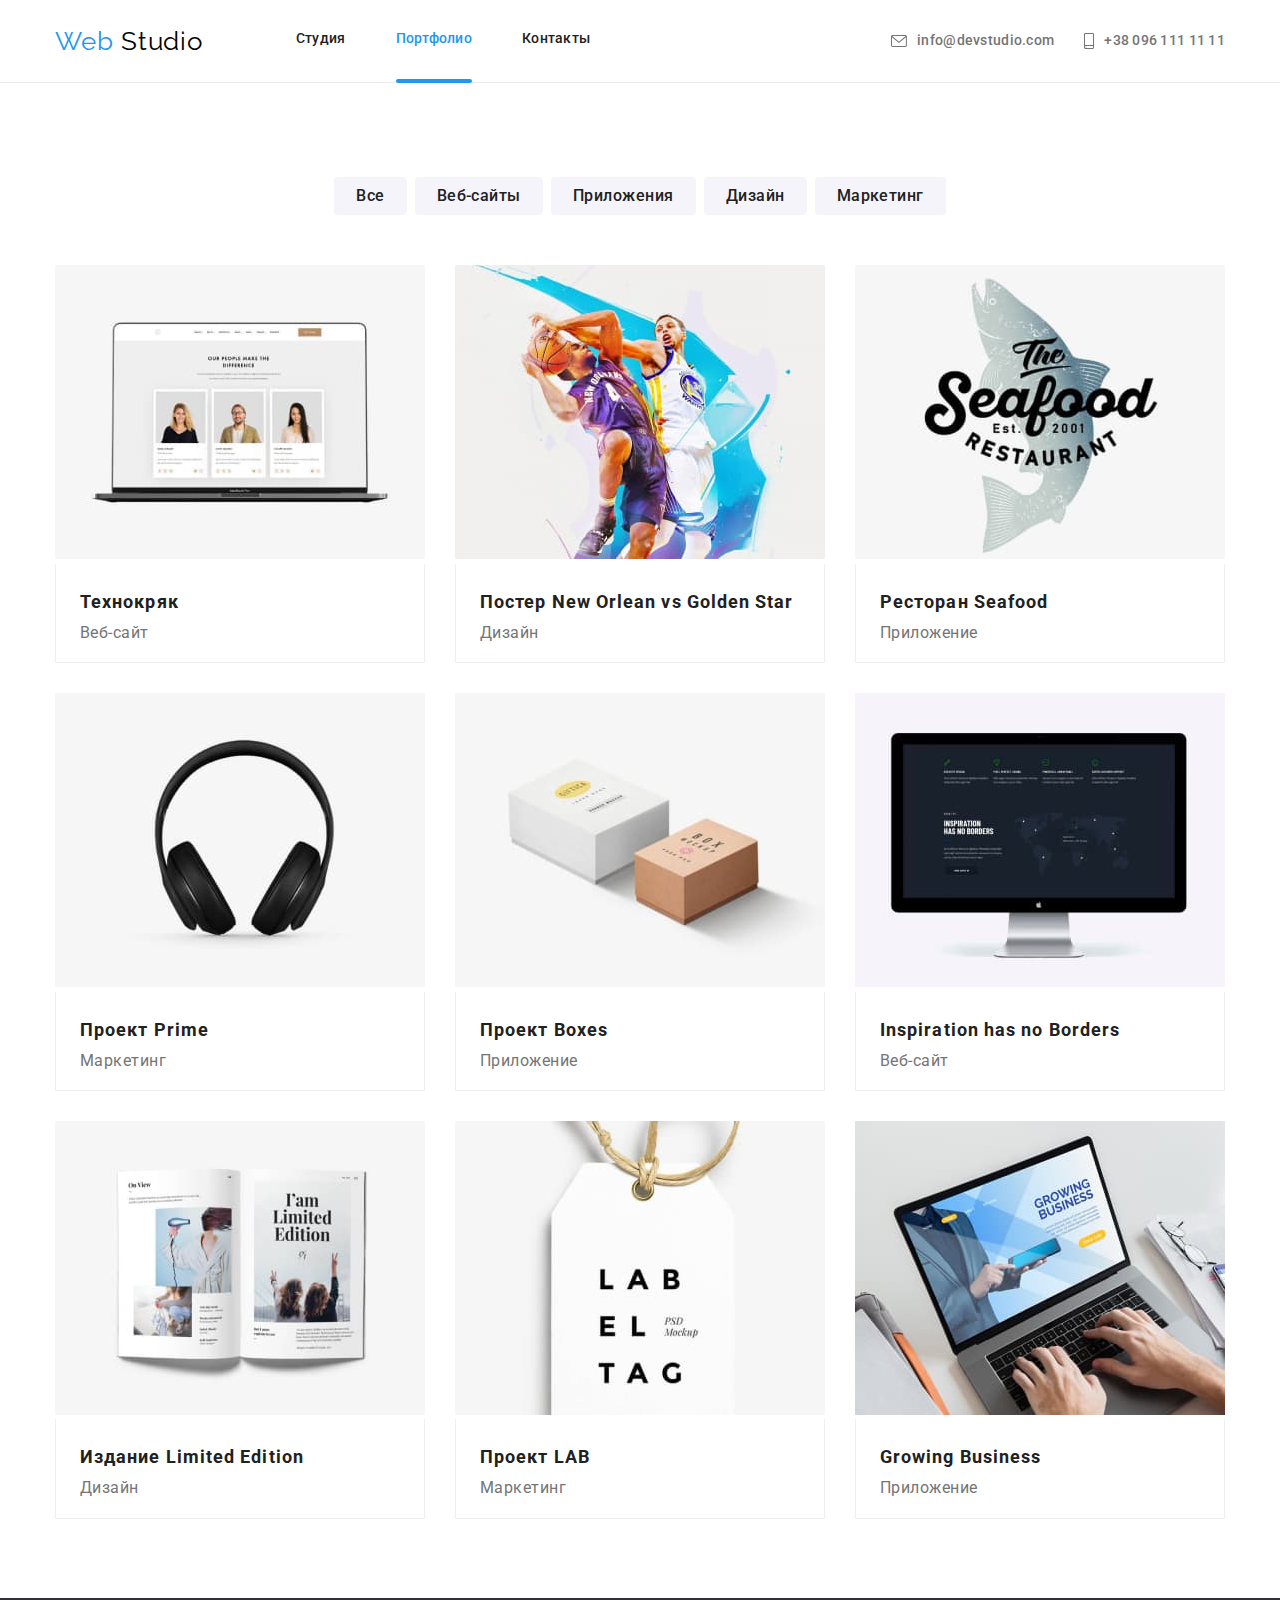
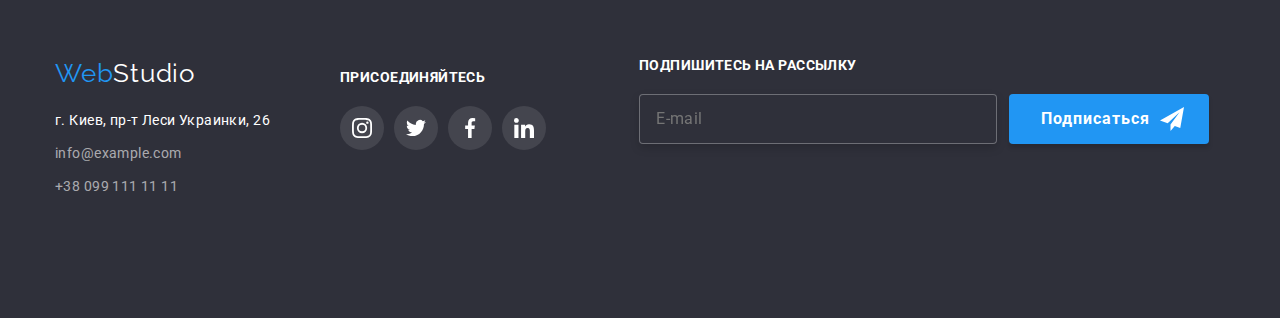
==== commit 4269695f: "home work 8: complete" ====
--- a/portfolio.html
+++ b/portfolio.html
@@ -17,8 +17,7 @@
     <link rel="stylesheet" href="./css/main.min.css" />
   </head>
   <body>
-    <!--Головна група навігації сторінки-->
-    <!-- <header class="hero-header hero-header--border">
+    <header class="hero-header hero-header--border">
       <div class="container hero-header__nav">
         <a class="logo logo--black" href="./index.html"
           ><span class="logo__cl">Web</span> Studio</a
@@ -37,9 +36,9 @@
               <a class="link menu__link" href="">Контакты</a>
             </li>
           </ul>
-        </nav> -->
-    <!--Контакти-->
-    <!-- <ul class="list menu-contacts hero-header__menu-contacts">
+        </nav>
+        <!--Контакти-->
+        <ul class="list menu-contacts hero-header__menu-contacts">
           <li class="menu-contacts__item item-icon">
             <a
               class="link menu-contacts__link"
@@ -60,8 +59,73 @@
             >
           </li>
         </ul>
+        <button
+          type="button"
+          class="menu-btn list"
+          aria-controls="menu-container"
+          aria-expanded="false"
+          data-menu-button
+        >
+          <svg
+            class="icon-menu"
+            width="40"
+            height="40"
+            aria-label="переключатель мобильного меню"
+          >
+            <use
+              class="burgger"
+              href="./icon-images/sprite.svg#icon-menu"
+            ></use>
+            <use
+              class="cross"
+              href="./icon-images/sprite.svg#close-menu-btn"
+            ></use>
+          </svg>
+        </button>
       </div>
-    </header> -->
+      <div class="mobile-menu" id="menu-container" data-menu>
+        <div class="mobile-menu__container">
+          <ul class="list mobile-menu__list">
+            <li class="mobile-menu__item">
+              <a class="link mobile-menu__link" href="./index.html">Студия</a>
+            </li>
+            <li class="mobile-menu__item">
+              <a
+                class="link mobile-menu__link mobile-menu__current"
+                href="./portfolio.html"
+                >Портфолио</a
+              >
+            </li>
+            <li class="mobile-menu__item">
+              <a class="link mobile-menu__link" href="">Контакты</a>
+            </li>
+          </ul>
+          <!--Контакти-->
+          <ul class="mobile-contacts list">
+            <li class="mobile-contacts__item item-icon">
+              <a
+                class="link mobile-contacts__link"
+                href="mailto:info@devstudio.com"
+              >
+                <svg class="menu-contacts__icon" width="16" height="12">
+                  <use href="./icon-images/sprite.svg#icon-envelope"></use>
+                </svg>
+                info@devstudio.com</a
+              >
+            </li>
+            <li class="mobile-contacts__item item-icon">
+              <a class="link mobile-contacts__link" href="tel:+380961111111">
+                <svg class="menu-contacts__icon" width="10" height="16">
+                  <use href="./icon-images/sprite.svg#icon-smartphone"></use>
+                </svg>
+                +38 096 111 11 11</a
+              >
+            </li>
+          </ul>
+        </div>
+      </div>
+    </header>
+
     <main>
       <!-- секція головного контенту -->
       <section class="projects section">
@@ -88,7 +152,64 @@
           <ul class="list projects__list">
             <li class="card card__set projects__item">
               <div class="card__thumb">
-                <img src="./images2/technokr.jpg" alt="laptop" width="370" />
+                <picture>
+                  <source
+                    srcset="
+                      ./images/desktop/projects/project_desktop1@1x.jpg 1x,
+                      ./images/desktop/projects/project_desktop1@2x.jpg 2x
+                    "
+                    media="(min-width: 1200px)"
+                    type="image/jpg"
+                  />
+                  <source
+                    srcset="
+                      ./images/tablet/projects/project_tablet1@1x.jpg 1x,
+                      ./images/tablet/projects/project_tablet1@2x.jpg 2x
+                    "
+                    media="(min-width: 768px)"
+                    type="image/jpg"
+                  />
+                  <source
+                    srcset="
+                      ./images/mobile/projects/project_mobile1@1x.jpg 1x,
+                      ./images/mobile/projects/project_mobile1@2x.jpg 2x
+                    "
+                    media="(max-width: 767px)"
+                    type="image/jpg"
+                  />
+
+                  <source
+                    srcset="
+                      ./images/desktop/projects/project_desktop1@1x.webp 1x,
+                      ./images/desktop/projects/project_desktop1@2x.webp 2x
+                    "
+                    media="(min-width: 1200px)"
+                    type="image/webp"
+                  />
+                  <source
+                    srcset="
+                      ./images/tablet/projects/project_tablet1@1x.webp 1x,
+                      ./images/tablet/projects/project_tablet1@2x.webp 2x
+                    "
+                    media="(min-width: 768px)"
+                    type="image/webp"
+                  />
+                  <source
+                    srcset="
+                      ./images/mobile/projects/project_mobile1@1x.webp 1x,
+                      ./images/mobile/projects/project_mobile1@2x.webp 2x
+                    "
+                    media="(max-width: 767px)"
+                    type="image/webp"
+                  />
+                  <img
+                    src="./images/mobile/projects/project_mobile1@1x.jpg"
+                    alt="лептоп"
+                    width="450"
+                    height="294"
+                  />
+                </picture>
+
                 <div class="card__overlay">
                   <div class="card__action">
                     <p class="list card__hover">
@@ -108,7 +229,63 @@
             </li>
             <li class="card card__set projects__item">
               <div class="card__thumb">
-                <img src="./images2/poster.jpg" alt="poster" width="370" />
+                <picture>
+                  <source
+                    srcset="
+                      ./images/desktop/projects/project_desktop2@1x.jpg 1x,
+                      ./images/desktop/projects/project_desktop2@2x.jpg 2x
+                    "
+                    media="(min-width: 1200px)"
+                    type="image/jpg"
+                  />
+                  <source
+                    srcset="
+                      ./images/tablet/projects/project_tablet2@1x.jpg 1x,
+                      ./images/tablet/projects/project_tablet2@2x.jpg 2x
+                    "
+                    media="(min-width: 768px)"
+                    type="image/jpg"
+                  />
+                  <source
+                    srcset="
+                      ./images/mobile/projects/project_mobile2@1x.jpg 1x,
+                      ./images/mobile/projects/project_mobile2@2x.jpg 2x
+                    "
+                    media="(max-width: 767px)"
+                    type="image/jpg"
+                  />
+
+                  <source
+                    srcset="
+                      ./images/desktop/projects/project_desktop2@1x.webp 1x,
+                      ./images/desktop/projects/project_desktop2@2x.webp 2x
+                    "
+                    media="(min-width: 1200px)"
+                    type="image/webp"
+                  />
+                  <source
+                    srcset="
+                      ./images/tablet/projects/project_tablet2@1x.webp 1x,
+                      ./images/tablet/projects/project_tablet2@2x.webp 2x
+                    "
+                    media="(min-width: 768px)"
+                    type="image/webp"
+                  />
+                  <source
+                    srcset="
+                      ./images/mobile/projects/project_mobile2@1x.webp 1x,
+                      ./images/mobile/projects/project_mobile2@2x.webp 2x
+                    "
+                    media="(max-width: 767px)"
+                    type="image/webp"
+                  />
+                  <img
+                    src="./images/mobile/projects/project_mobile2@1x.jpg"
+                    alt="баскетболист"
+                    width="450"
+                    height="294"
+                  />
+                </picture>
                 <div class="card__overlay">
                   <div class="card__action">
                     <p class="list card__hover">
@@ -128,11 +305,63 @@
             </li>
             <li class="card card__set projects__item">
               <div class="card__thumb">
-                <img
-                  src="./images2/seafood.jpg"
-                  alt="the name of the restaurant"
-                  width="370"
-                />
+                <picture>
+                  <source
+                    srcset="
+                      ./images/desktop/projects/project_desktop3@1x.jpg 1x,
+                      ./images/desktop/projects/project_desktop3@2x.jpg 2x
+                    "
+                    media="(min-width: 1200px)"
+                    type="image/jpg"
+                  />
+                  <source
+                    srcset="
+                      ./images/tablet/projects/project_tablet3@1x.jpg 1x,
+                      ./images/tablet/projects/project_tablet3@2x.jpg 2x
+                    "
+                    media="(min-width: 768px)"
+                    type="image/jpg"
+                  />
+                  <source
+                    srcset="
+                      ./images/mobile/projects/project_mobile3@1x.jpg 1x,
+                      ./images/mobile/projects/project_mobile3@2x.jpg 2x
+                    "
+                    media="(max-width: 767px)"
+                    type="image/jpg"
+                  />
+
+                  <source
+                    srcset="
+                      ./images/desktop/projects/project_desktop3@1x.webp 1x,
+                      ./images/desktop/projects/project_desktop3@2x.webp 2x
+                    "
+                    media="(min-width: 1200px)"
+                    type="image/webp"
+                  />
+                  <source
+                    srcset="
+                      ./images/tablet/projects/project_tablet3@1x.webp 1x,
+                      ./images/tablet/projects/project_tablet3@2x.webp 2x
+                    "
+                    media="(min-width: 768px)"
+                    type="image/webp"
+                  />
+                  <source
+                    srcset="
+                      ./images/mobile/projects/project_mobile3@1x.webp 1x,
+                      ./images/mobile/projects/project_mobile3@2x.webp 2x
+                    "
+                    media="(max-width: 767px)"
+                    type="image/webp"
+                  />
+                  <img
+                    src="./images/mobile/projects/project_mobile3@1x.jpg"
+                    alt="логотип"
+                    width="450"
+                    height="294"
+                  />
+                </picture>
                 <div class="card__overlay">
                   <div class="card__action">
                     <p class="list card__hover">
@@ -152,7 +381,63 @@
             </li>
             <li class="card card__set projects__item">
               <div class="card__thumb">
-                <img src="./images2/prime.jpg" alt="headphone" width="370" />
+                <picture>
+                  <source
+                    srcset="
+                      ./images/desktop/projects/project_desktop4@1x.jpg 1x,
+                      ./images/desktop/projects/project_desktop4@2x.jpg 2x
+                    "
+                    media="(min-width: 1200px)"
+                    type="image/jpg"
+                  />
+                  <source
+                    srcset="
+                      ./images/tablet/projects/project_tablet4@1x.jpg 1x,
+                      ./images/tablet/projects/project_tablet4@2x.jpg 2x
+                    "
+                    media="(min-width: 768px)"
+                    type="image/jpg"
+                  />
+                  <source
+                    srcset="
+                      ./images/mobile/projects/project_mobile4@1x.jpg 1x,
+                      ./images/mobile/projects/project_mobile4@2x.jpg 2x
+                    "
+                    media="(max-width: 767px)"
+                    type="image/jpg"
+                  />
+
+                  <source
+                    srcset="
+                      ./images/desktop/projects/project_desktop4@1x.webp 1x,
+                      ./images/desktop/projects/project_desktop4@2x.webp 2x
+                    "
+                    media="(min-width: 1200px)"
+                    type="image/webp"
+                  />
+                  <source
+                    srcset="
+                      ./images/tablet/projects/project_tablet4@1x.webp 1x,
+                      ./images/tablet/projects/project_tablet4@2x.webp 2x
+                    "
+                    media="(min-width: 768px)"
+                    type="image/webp"
+                  />
+                  <source
+                    srcset="
+                      ./images/mobile/projects/project_mobile4@1x.webp 1x,
+                      ./images/mobile/projects/project_mobile4@2x.webp 2x
+                    "
+                    media="(max-width: 767px)"
+                    type="image/webp"
+                  />
+                  <img
+                    src="./images/mobile/projects/project_mobile4@1x.jpg"
+                    alt="наушники"
+                    width="450"
+                    height="294"
+                  />
+                </picture>
                 <div class="card__overlay">
                   <div class="card__action">
                     <p class="list card__hover">
@@ -172,7 +457,63 @@
             </li>
             <li class="card card__set projects__item">
               <div class="card__thumb">
-                <img src="./images2/boxes.jpg" alt="boxes" width="370" />
+                <picture>
+                  <source
+                    srcset="
+                      ./images/desktop/projects/project_desktop5@1x.jpg 1x,
+                      ./images/desktop/projects/project_desktop5@2x.jpg 2x
+                    "
+                    media="(min-width: 1200px)"
+                    type="image/jpg"
+                  />
+                  <source
+                    srcset="
+                      ./images/tablet/projects/project_tablet5@1x.jpg 1x,
+                      ./images/tablet/projects/project_tablet5@2x.jpg 2x
+                    "
+                    media="(min-width: 768px)"
+                    type="image/jpg"
+                  />
+                  <source
+                    srcset="
+                      ./images/mobile/projects/project_mobile5@1x.jpg 1x,
+                      ./images/mobile/projects/project_mobile5@2x.jpg 2x
+                    "
+                    media="(max-width: 767px)"
+                    type="image/jpg"
+                  />
+
+                  <source
+                    srcset="
+                      ./images/desktop/projects/project_desktop5@1x.webp 1x,
+                      ./images/desktop/projects/project_desktop5@2x.webp 2x
+                    "
+                    media="(min-width: 1200px)"
+                    type="image/webp"
+                  />
+                  <source
+                    srcset="
+                      ./images/tablet/projects/project_tablet5@1x.webp 1x,
+                      ./images/tablet/projects/project_tablet5@2x.webp 2x
+                    "
+                    media="(min-width: 768px)"
+                    type="image/webp"
+                  />
+                  <source
+                    srcset="
+                      ./images/mobile/projects/project_mobile5@1x.webp 1x,
+                      ./images/mobile/projects/project_mobile5@2x.webp 2x
+                    "
+                    media="(max-width: 767px)"
+                    type="image/webp"
+                  />
+                  <img
+                    src="./images/mobile/projects/project_mobile5@1x.jpg"
+                    alt="коробки"
+                    width="450"
+                    height="294"
+                  />
+                </picture>
                 <div class="card__overlay">
                   <div class="card__action">
                     <p class="list card__hover">
@@ -192,7 +533,63 @@
             </li>
             <li class="card card__set projects__item">
               <div class="card__thumb">
-                <img src="./images2/borders.jpg" alt="monitor" width="370" />
+                <picture>
+                  <source
+                    srcset="
+                      ./images/desktop/projects/project_desktop6@1x.jpg 1x,
+                      ./images/desktop/projects/project_desktop6@2x.jpg 2x
+                    "
+                    media="(min-width: 1200px)"
+                    type="image/jpg"
+                  />
+                  <source
+                    srcset="
+                      ./images/tablet/projects/project_tablet6@1x.jpg 1x,
+                      ./images/tablet/projects/project_tablet6@2x.jpg 2x
+                    "
+                    media="(min-width: 768px)"
+                    type="image/jpg"
+                  />
+                  <source
+                    srcset="
+                      ./images/mobile/projects/project_mobile6@1x.jpg 1x,
+                      ./images/mobile/projects/project_mobile6@2x.jpg 2x
+                    "
+                    media="(max-width: 767px)"
+                    type="image/jpg"
+                  />
+
+                  <source
+                    srcset="
+                      ./images/desktop/projects/project_desktop6@1x.webp 1x,
+                      ./images/desktop/projects/project_desktop6@2x.webp 2x
+                    "
+                    media="(min-width: 1200px)"
+                    type="image/webp"
+                  />
+                  <source
+                    srcset="
+                      ./images/tablet/projects/project_tablet6@1x.webp 1x,
+                      ./images/tablet/projects/project_tablet6@2x.webp 2x
+                    "
+                    media="(min-width: 768px)"
+                    type="image/webp"
+                  />
+                  <source
+                    srcset="
+                      ./images/mobile/projects/project_mobile6@1x.webp 1x,
+                      ./images/mobile/projects/project_mobile6@2x.webp 2x
+                    "
+                    media="(max-width: 767px)"
+                    type="image/webp"
+                  />
+                  <img
+                    src="./images/mobile/projects/project_mobile6@1x.jpg"
+                    alt="монитор"
+                    width="450"
+                    height="294"
+                  />
+                </picture>
                 <div class="card__overlay">
                   <div class="card__action">
                     <p class="list card__hover">
@@ -212,7 +609,63 @@
             </li>
             <li class="card card__set projects__item">
               <div class="card__thumb">
-                <img src="./images2/edition.jpg" alt="magazine" width="370" />
+                <picture>
+                  <source
+                    srcset="
+                      ./images/desktop/projects/project_desktop7@1x.jpg 1x,
+                      ./images/desktop/projects/project_desktop7@2x.jpg 2x
+                    "
+                    media="(min-width: 1200px)"
+                    type="image/jpg"
+                  />
+                  <source
+                    srcset="
+                      ./images/tablet/projects/project_tablet7@1x.jpg 1x,
+                      ./images/tablet/projects/project_tablet7@2x.jpg 2x
+                    "
+                    media="(min-width: 768px)"
+                    type="image/jpg"
+                  />
+                  <source
+                    srcset="
+                      ./images/mobile/projects/project_mobile7@1x.jpg 1x,
+                      ./images/mobile/projects/project_mobile7@2x.jpg 2x
+                    "
+                    media="(max-width: 767px)"
+                    type="image/jpg"
+                  />
+
+                  <source
+                    srcset="
+                      ./images/desktop/projects/project_desktop7@1x.webp 1x,
+                      ./images/desktop/projects/project_desktop7@2x.webp 2x
+                    "
+                    media="(min-width: 1200px)"
+                    type="image/webp"
+                  />
+                  <source
+                    srcset="
+                      ./images/tablet/projects/project_tablet7@1x.webp 1x,
+                      ./images/tablet/projects/project_tablet7@2x.webp 2x
+                    "
+                    media="(min-width: 768px)"
+                    type="image/webp"
+                  />
+                  <source
+                    srcset="
+                      ./images/mobile/projects/project_mobile7@1x.webp 1x,
+                      ./images/mobile/projects/project_mobile7@2x.webp 2x
+                    "
+                    media="(max-width: 767px)"
+                    type="image/webp"
+                  />
+                  <img
+                    src="./images/mobile/projects/project_mobile7@1x.jpg"
+                    alt="открытий журнал"
+                    width="450"
+                    height="294"
+                  />
+                </picture>
                 <div class="card__overlay">
                   <div class="card__action">
                     <p class="list card__hover">
@@ -232,7 +685,63 @@
             </li>
             <li class="card card__set projects__item">
               <div class="card__thumb">
-                <img src="./images2/lab.jpg" alt="lable" width="370" />
+                <picture>
+                  <source
+                    srcset="
+                      ./images/desktop/projects/project_desktop8@1x.jpg 1x,
+                      ./images/desktop/projects/project_desktop8@2x.jpg 2x
+                    "
+                    media="(min-width: 1200px)"
+                    type="image/jpg"
+                  />
+                  <source
+                    srcset="
+                      ./images/tablet/projects/project_tablet8@1x.jpg 1x,
+                      ./images/tablet/projects/project_tablet8@2x.jpg 2x
+                    "
+                    media="(min-width: 768px)"
+                    type="image/jpg"
+                  />
+                  <source
+                    srcset="
+                      ./images/mobile/projects/project_mobile8@1x.jpg 1x,
+                      ./images/mobile/projects/project_mobile8@2x.jpg 2x
+                    "
+                    media="(max-width: 767px)"
+                    type="image/jpg"
+                  />
+
+                  <source
+                    srcset="
+                      ./images/desktop/projects/project_desktop8@1x.webp 1x,
+                      ./images/desktop/projects/project_desktop8@2x.webp 2x
+                    "
+                    media="(min-width: 1200px)"
+                    type="image/webp"
+                  />
+                  <source
+                    srcset="
+                      ./images/tablet/projects/project_tablet8@1x.webp 1x,
+                      ./images/tablet/projects/project_tablet8@2x.webp 2x
+                    "
+                    media="(min-width: 768px)"
+                    type="image/webp"
+                  />
+                  <source
+                    srcset="
+                      ./images/mobile/projects/project_mobile8@1x.webp 1x,
+                      ./images/mobile/projects/project_mobile8@2x.webp 2x
+                    "
+                    media="(max-width: 767px)"
+                    type="image/webp"
+                  />
+                  <img
+                    src="./images/mobile/projects/project_mobile8@1x.jpg"
+                    alt="назва проекта"
+                    width="450"
+                    height="294"
+                  />
+                </picture>
                 <div class="card__overlay">
                   <div class="card__action">
                     <p class="list card__hover">
@@ -252,11 +761,63 @@
             </li>
             <li class="card card__set projects__item">
               <div class="card__thumb">
-                <img
-                  src="./images2/growing.jpg"
-                  alt="hands on the keyboard"
-                  width="370"
-                />
+                <picture>
+                  <source
+                    srcset="
+                      ./images/desktop/projects/project_desktop9@1x.jpg 1x,
+                      ./images/desktop/projects/project_desktop9@2x.jpg 2x
+                    "
+                    media="(min-width: 1200px)"
+                    type="image/jpg"
+                  />
+                  <source
+                    srcset="
+                      ./images/tablet/projects/project_tablet9@1x.jpg 1x,
+                      ./images/tablet/projects/project_tablet9@2x.jpg 2x
+                    "
+                    media="(min-width: 768px)"
+                    type="image/jpg"
+                  />
+                  <source
+                    srcset="
+                      ./images/mobile/projects/project_mobile9@1x.jpg 1x,
+                      ./images/mobile/projects/project_mobile9@2x.jpg 2x
+                    "
+                    media="(max-width: 767px)"
+                    type="image/jpg"
+                  />
+
+                  <source
+                    srcset="
+                      ./images/desktop/projects/project_desktop9@1x.webp 1x,
+                      ./images/desktop/projects/project_desktop9@2x.webp 2x
+                    "
+                    media="(min-width: 1200px)"
+                    type="image/webp"
+                  />
+                  <source
+                    srcset="
+                      ./images/tablet/projects/project_tablet9@1x.webp 1x,
+                      ./images/tablet/projects/project_tablet9@2x.webp 2x
+                    "
+                    media="(min-width: 768px)"
+                    type="image/webp"
+                  />
+                  <source
+                    srcset="
+                      ./images/mobile/projects/project_mobile9@1x.webp 1x,
+                      ./images/mobile/projects/project_mobile9@2x.webp 2x
+                    "
+                    media="(max-width: 767px)"
+                    type="image/webp"
+                  />
+                  <img
+                    src="./images/mobile/projects/project_mobile9@1x.jpg"
+                    alt="руки на клавиатуре"
+                    width="450"
+                    height="294"
+                  />
+                </picture>
                 <div class="card__overlay">
                   <div class="card__action">
                     <p class="list card__hover">
@@ -411,5 +972,6 @@
         </form>
       </div>
     </footer>
+    <script src="./modal/mobile-menu.js"></script>
   </body>
 </html>
--- a/css/main.min.css
+++ b/css/main.min.css
@@ -1,2 +1,2 @@
-:root{--main-body-cl: #ffff;--main-text-cl: #757575;--title-cl: #212121;--accent-cl: #2196f3;--dark-bg-cl: #2f303a;--address-text-cl: rgba(255, 255, 255, 0.6);--alt-footer-text-cl: rgba(255, 255, 255, 0.6);--light-bg-cl: #ffff;--section-cl: #f5f4fa;--logo-icon-cl: #afb1b8;--main-font: "Roboto", "sans-serif";--logo-text: "Raleway", "sans-serif";--timing-function: 250ms;--transition-function: cubic-bezier(0.4, 0, 0.2, 1)}html{-webkit-box-sizing:border-box;box-sizing:border-box}*,::before,::after{-webkit-box-sizing:inherit;box-sizing:inherit;outline:1px solid red}h1,h2,h3{margin-top:0px;margin-bottom:0px}body{font-family:var(--main-font);font-size:16px;letter-spacing:0.03em;color:var(--main-text-cl);background:#ffffff}body.modal-open{overflow:hidden}img{display:block;max-width:100%;height:auto}.list{padding:0;margin:0;list-style:none}.visually-hidden{position:absolute !important;clip:rect(1px 1px 1px 1px);clip:rect(1px, 1px, 1px, 1px);padding:0 !important;border:0 !important;height:1px !important;width:1px !important;overflow:hidden}.is-hidden{opacity:0;pointer-events:none;visibility:hidden}.section{padding-top:60px;padding-bottom:60px}@media screen and (min-width: 1200px){.section{padding-top:94px;padding-bottom:94px}}.link{color:inherit;text-decoration:none}.link:hover,.link:focus{color:var(--accent-cl)}.centering{margin-left:auto;margin-right:auto}.container{padding-left:15px;padding-right:15px;margin-right:auto;margin-left:auto}@media screen and (min-width: 480px){.container{max-width:480px;background-color:skyblue}}@media screen and (min-width: 768px){.container{max-width:768px;background-color:rosybrown}}@media screen and (min-width: 1200px){.container{max-width:1200px;background-color:seagreen}}.backdrop{position:fixed;top:0;left:0;width:100%;height:100%;background-color:rgba(0,0,0,0.2);opacity:1;-webkit-transition:opacity 250ms cubic-bezier(0.4, 0, 0.2, 1);transition:opacity 250ms cubic-bezier(0.4, 0, 0.2, 1);overflow-y:scroll}.modal{position:relative;top:50%;left:50%;max-height:100vh;-webkit-transform:translate(-50%, -50%) scale(1);transform:translate(-50%, -50%) scale(1);-webkit-transition:-webkit-transform 250ms cubic-bezier(0.4, 0, 0.2, 1);transition:-webkit-transform 250ms cubic-bezier(0.4, 0, 0.2, 1);transition:transform 250ms cubic-bezier(0.4, 0, 0.2, 1);transition:transform 250ms cubic-bezier(0.4, 0, 0.2, 1), -webkit-transform 250ms cubic-bezier(0.4, 0, 0.2, 1);background-color:var(--light-bg-cl);-webkit-box-shadow:0px 1px 3px rgba(0,0,0,0.12),0px 1px 1px rgba(0,0,0,0.14),0px 2px 1px rgba(0,0,0,0.2);box-shadow:0px 1px 3px rgba(0,0,0,0.12),0px 1px 1px rgba(0,0,0,0.14),0px 2px 1px rgba(0,0,0,0.2);border-radius:4px}.is-hidden .modal{-webkit-transform:translate(-50%, -50%) scale(0.1);transform:translate(-50%, -50%) scale(0.1)}@media screen and (max-width: 1199.9px){.modal{max-width:450px;height:609px}}@media screen and (min-width: 1200px){.modal{width:528px;height:580px}}.modal__form-content{padding:40px 40px}.btn-close{display:-webkit-box;display:-ms-flexbox;display:flex;-webkit-box-align:center;-ms-flex-align:center;align-items:center;-webkit-box-pack:center;-ms-flex-pack:center;justify-content:center;position:absolute;top:0;right:0;width:30px;height:30px;margin:8px 8px;cursor:pointer;border-radius:50%;border:1px solid rgba(0,0,0,0.1)}.btn-close--bgcolor{background-color:var(--light-bg-cl)}.btn-close:hover .btn-close__icon,.btn-close:focus .btn-close__icon{fill:var(--accent-cl)}.btn-close__icon{width:18px;height:18px;fill:#000000;-webkit-transition-property:fill;transition-property:fill;-webkit-transition-duration:var(--timing-function);transition-duration:var(--timing-function);-webkit-transition-timing-function:var(--transition-function);transition-timing-function:var(--transition-function)}.form-content{background-color:#ffff}.form-content__title{font-weight:bold;font-size:20px;line-height:1.15;letter-spacing:0.03em;margin-bottom:12px;color:var(--title-cl)}@media screen and (max-width: 1199.9px){.form-content__title{text-align:center}}.form-content__field{margin-bottom:10px}.form-content__policy{margin-bottom:30px}.form-field{position:relative;display:-webkit-box;display:-ms-flexbox;display:flex;-webkit-box-orient:vertical;-webkit-box-direction:normal;-ms-flex-direction:column;flex-direction:column}.form-field:focus-within .form-field__icon{fill:var(--accent-cl)}.form-field__title{margin-bottom:4px;font-size:12px;line-height:1.16;letter-spacing:0.01em;color:var(--main-text-cl)}.form-field__input{padding-left:42px;border:1px solid rgba(33,33,33,0.2);border-radius:4px;height:40px}.form-field__input:valid:not(:placeholder-shown):focus{color:green;outline-color:var(--accent-cl)}.form-field__input:invalid:not(:placeholder-shown):focus{color:red;outline-color:var(--accent-cl)}.form-field__comment{resize:none;height:120px;border:1px solid rgba(33,33,33,0.2);border-radius:4px;padding:12px 16px}.form-field__comment:focus{outline-color:var(--accent-cl)}.form-field__comment::-webkit-input-placeholder{font-size:12px;line-height:1.16;letter-spacing:0.01em;color:rgba(117,117,117,0.5)}.form-field__comment:-ms-input-placeholder{font-size:12px;line-height:1.16;letter-spacing:0.01em;color:rgba(117,117,117,0.5)}.form-field__comment::-ms-input-placeholder{font-size:12px;line-height:1.16;letter-spacing:0.01em;color:rgba(117,117,117,0.5)}.form-field__comment::placeholder{font-size:12px;line-height:1.16;letter-spacing:0.01em;color:rgba(117,117,117,0.5)}.form-field__icon{position:absolute;bottom:11px;left:12px;width:18px;height:18px;fill:var(--title-cl);-webkit-transition-property:fill;transition-property:fill;-webkit-transition-duration:var(--timing-function);transition-duration:var(--timing-function);-webkit-transition-timing-function:var(--transition-function);transition-timing-function:var(--transition-function)}.form-action{display:-webkit-box;display:-ms-flexbox;display:flex;-webkit-box-orient:vertical;-webkit-box-direction:normal;-ms-flex-direction:column;flex-direction:column;-webkit-box-align:center;-ms-flex-align:center;align-items:center}.form-action__checkbox:checked+.form-action__label::before{background-color:var(--accent-cl);border:none;background-image:url(../icon-images/check.svg);background-repeat:no-repeat;background-position:center;background-size:contain;-webkit-transition-property:background-color;transition-property:background-color;-webkit-transition-duration:var(--timing-function);transition-duration:var(--timing-function);-webkit-transition-timing-function:var(--transition-function);transition-timing-function:var(--transition-function)}.form-action__link{color:var(--accent-cl)}.form-action__label{display:-webkit-box;display:-ms-flexbox;display:flex;-webkit-box-align:center;-ms-flex-align:center;align-items:center;font-size:14px;line-height:1.71;letter-spacing:0.03em;color:var(--main-text-cl)}@media screen and (max-width: 1199.9px){.form-action__label{font-size:12px;line-height:1.16}}.form-action__label::before{content:"";display:inline-block;margin-right:8px;width:16px;height:15px;border-radius:3px;border:1px solid black}.submit-btn{text-align:center;width:200px;height:50px;background-color:var(--accent-cl);-webkit-box-shadow:0px 4px 4px rgba(0,0,0,0.15);box-shadow:0px 4px 4px rgba(0,0,0,0.15);border-radius:4px;border:4px solid transparent;cursor:pointer;font-weight:bold;font-size:16px;line-height:1.87;letter-spacing:0.06em;color:var(--light-bg-cl)}.hero-header--border{border-bottom:1px solid #ececec}.hero-header__nav{display:-webkit-box;display:-ms-flexbox;display:flex;-webkit-box-align:center;-ms-flex-align:center;align-items:center}@media screen and (max-width: 767.98px){.hero-header__nav{height:60px}}.hero-header__site-nav{margin-left:93px;padding-top:32px;padding-bottom:32px}@media screen and (max-width: 767.98px){.hero-header__site-nav{display:none}}.hero-header__menu-contacts{margin-left:auto}.menu-btn{width:40px;height:40px;background-color:violet}.icon-menu-btn{stroke:#000}.logo{font-family:var(--logo-text);font-size:24px;line-height:1.19;letter-spacing:0.03em;text-decoration:none}@media screen and (min-width: 768px){.logo{font-size:26px}}.logo--black{color:#000000}.logo__cl{color:#2196f3}.menu{display:-webkit-box;display:-ms-flexbox;display:flex}.menu__item:not(:last-child){margin-right:50px}.menu__link{position:relative;bottom:3px;-webkit-transition-property:color;transition-property:color;-webkit-transition-duration:var(--timing-function);transition-duration:var(--timing-function);-webkit-transition-timing-function:var(--transition-function);transition-timing-function:var(--transition-function);font-family:var(--main-font);font-weight:500;font-size:14px;line-height:1.14;letter-spacing:0.02em;color:var(--title-cl)}.current{color:var(--accent-cl)}.current::after{background-color:var(--accent-cl);content:"";display:block;width:100%;height:4px;border-radius:2px;margin-top:32px;opacity:1;position:absolute;color:var(--accent-cl)}.menu-contacts{display:-webkit-box;display:-ms-flexbox;display:flex}@media screen and (max-width: 767.98px){.menu-contacts{display:none}}.menu-contacts__item:not(:first-child){margin-left:30px}.menu-contacts__icon{margin-right:10px;stroke:var(--main-text-cl)}.menu-contacts__link{font-weight:500;font-size:14px;line-height:1.14;letter-spacing:0.02em;display:-webkit-box;display:-ms-flexbox;display:flex;-webkit-box-pack:center;-ms-flex-pack:center;justify-content:center;-webkit-box-align:center;-ms-flex-align:center;align-items:center}.menu-contacts__link:hover .menu-contacts__icon,.menu-contacts__link:focus .menu-contacts__icon{fill:currentColor}.hero-section{display:-webkit-box;display:-ms-flexbox;display:flex;-webkit-box-pack:center;-ms-flex-pack:center;justify-content:center;-webkit-box-align:center;-ms-flex-align:center;align-items:center;background-color:var(--dark-bg-cl);max-width:1200px;padding:118px 0px 118px}.hero-section__box{padding:200px 0px 200px}.hero-section__overlay{max-height:400px;background-image:-webkit-gradient(linear, left top, right top, from(rgba(47,48,58,0.4)), to(rgba(47,48,58,0.4))),url(../images2/bg-img.jpg);background-image:linear-gradient(to right, rgba(47,48,58,0.4), rgba(47,48,58,0.4)),url(../images2/bg-img.jpg);background-repeat:no-repeat;background-size:cover;background-position:center}@media screen and (min-width: 1200px){.hero-section__overlay{height:600px}}.hero-section__title{margin-bottom:30px;color:var(--light-bg-cl);font-weight:900;font-size:26px;line-height:1.62;letter-spacing:0.06em;text-transform:uppercase}@media screen and (min-width: 1200px){.hero-section__title{font-size:44px;line-height:1.36}}.box{padding:0px;text-align:center;max-width:360px}@media screen and (min-width: 1200px){.box{max-width:696px}}.btn-hero{border:4px solid transparent;text-align:center;min-width:200px;border-radius:4px;-webkit-box-shadow:0px 4px 4px rgba(0,0,0,0.15);box-shadow:0px 4px 4px rgba(0,0,0,0.15)}.btn-hero__content{padding:10px 32px;font-family:var(--main-font);font-weight:700;font-size:16px;line-height:1.87;letter-spacing:0.06em;cursor:pointer;color:var(--light-bg-cl);background-color:var(--accent-cl)}.future-section__list{display:inline-block}@media screen and (min-width: 480px){.future-section__list{display:-webkit-box;display:-ms-flexbox;display:flex;-ms-flex-wrap:wrap;flex-wrap:wrap}}@media screen and (min-width: 768px){.future-section__list{margin-right:-30px;margin-bottom:-30px}}.future-section__item{width:100%}@media screen and (min-width: 768px){.future-section__item{margin-bottom:30px;margin-right:30px;width:calc((100% - 1 * 30px) / 2);max-width:354px}}@media screen and (min-width: 1200px){.future-section__item{margin:0px 30px 0px 0px;width:calc((100% - 3 * 30px) / 4);max-width:270px}}@media screen and (max-width: 767px){.future-section__item:not(:last-child){margin-bottom:30px}}.future-section__thumb{display:-webkit-box;display:-ms-flexbox;display:flex;-webkit-box-pack:center;-ms-flex-pack:center;justify-content:center;-webkit-box-align:center;-ms-flex-align:center;align-items:center;height:120px;margin-bottom:30px;background-color:var(--section-cl)}.future-section__subtitle{text-align:center;margin-bottom:10px;font-family:var(--main-font);font-weight:700;font-size:14px;line-height:1.14;letter-spacing:0.03em;text-transform:uppercase;color:var(--title-cl)}@media screen and (min-width: 1200px){.future-section__subtitle{text-align:start}}.future-section__content-st{font-family:var(--main-font);font-weight:400;font-size:14px;line-height:1.71;letter-spacing:0.03em;color:var(--main-text-cl)}@media screen and (min-width: 1200px){.future-section__content-st{margin:0px}}.title-st{text-align:center;margin-bottom:50px;font-family:var(--main-font);font-weight:700;font-size:28px;line-height:1.17;letter-spacing:0.03em;color:var(--title-cl)}@media screen and (min-width: 1200px){.title-st{font-family:var(--main-font);font-weight:700;font-size:36px;line-height:1.16}}.title-address{font-size:14px;line-height:1.71;letter-spacing:0.03em}.ft-title{font-family:var(--main-font);font-weight:700;font-size:14px;line-height:1.14;letter-spacing:0.03em;text-transform:uppercase;color:var(--light-bg-cl)}@media screen and (max-width: 1199px){.engaged{display:none}}.engaged__vector{display:-webkit-box;display:-ms-flexbox;display:flex;-ms-flex-wrap:wrap;flex-wrap:wrap}@media screen and (min-width: 1200px){.engaged__item:not(:last-child){margin:0px 30px 0px 0px;width:calc((100% - 3 * 30px) / 3);width:370px}}.engaged__img{display:-webkit-box;display:-ms-flexbox;display:flex;position:relative}.engaged__content{bottom:0;position:absolute;width:100%}.engaged__text{text-align:center;padding-top:27px;padding-bottom:27px;font-family:var(--main-font);font-weight:700;font-size:14px;line-height:1.14;letter-spacing:0.03em;text-transform:uppercase}.engaged__text--color{color:var(--light-bg-cl);background-color:rgba(47,48,58,0.8)}.team--bgcolor{background-color:var(--section-cl)}@media screen and (min-width: 768px){.team__card-list{display:-webkit-box;display:-ms-flexbox;display:flex;-ms-flex-wrap:wrap;flex-wrap:wrap;margin-right:-30px;margin-bottom:-30px}}@media screen and (min-width: 1200px){.team__card-list{display:-webkit-box;display:-ms-flexbox;display:flex;-ms-flex-wrap:wrap;flex-wrap:wrap}}@media screen and (min-width: 768px){.team__indent{-ms-flex-preferred-size:calc((100% - 30px * 2) / 2);flex-basis:calc((100% - 30px * 2) / 2);margin-right:30px;margin-bottom:30px}}@media screen and (max-width: 767.99px){.team__indent:not(:last-child){margin-bottom:30px}}@media screen and (max-width: 767.99px) and (min-width: 1200px){.team__indent{margin:0px 30px 0px 0px;width:calc((100% - 3 * 30px) - 4);width:270px}}.card-block{text-align:center;padding-bottom:24px;max-width:450px;height:622px;background-color:var(--light-bg-cl);border-radius:0px 0px 4px 4px;-webkit-box-shadow:0px 1px 3px rgba(0,0,0,0.12),0px 1px 1px rgba(0,0,0,0.14),0px 2px 1px rgba(0,0,0,0.2);box-shadow:0px 1px 3px rgba(0,0,0,0.12),0px 1px 1px rgba(0,0,0,0.14),0px 2px 1px rgba(0,0,0,0.2)}@media screen and (min-width: 768px){.card-block{max-width:354px;height:536px}}@media screen and (min-width: 1200px){.card-block{height:428px;max-width:270px}}.card-block__title{margin-bottom:10px;font-family:var(--main-font);font-weight:500;font-size:16px;line-height:1.18;letter-spacing:0.03em;color:var(--title-cl)}.card-block__content{padding-top:30px;margin-bottom:16px}.card-block__post{margin-top:0px;margin-bottom:0px;font-family:var(--main-font);font-weight:400;font-size:16px;line-height:1.18;letter-spacing:0.03em;color:var(--main-text-cl)}.social-icons{display:-webkit-inline-box;display:-ms-inline-flexbox;display:inline-flex;margin-right:auto;margin-left:auto}.social-icons__item:not(:last-child){margin-right:10px}.social-icons__link{display:-webkit-box;display:-ms-flexbox;display:flex;-webkit-box-align:center;-ms-flex-align:center;align-items:center;-webkit-box-pack:center;-ms-flex-pack:center;justify-content:center;width:44px;height:44px;border-radius:50%;-webkit-transition-property:background-color;transition-property:background-color;-webkit-transition-duration:var(--timing-function);transition-duration:var(--timing-function);-webkit-transition-timing-function:var(--transition-function);transition-timing-function:var(--transition-function)}.social-icons__link--bgcolor{background:rgba(255,255,255,0.1)}.social-icons__link:hover,.social-icons__link:focus{background-color:var(--accent-cl)}.social-icons__link:hover .social-icons__svg,.social-icons__link:focus .social-icons__svg{fill:var(--light-bg-cl)}.social-icons__svg{fill:var(--logo-icon-cl);-webkit-transition-property:fill;transition-property:fill;-webkit-transition-duration:var(--timing-function);transition-duration:var(--timing-function);-webkit-transition-timing-function:var(--transition-function);transition-timing-function:var(--transition-function)}.social-icons__svg--fill{fill:var(--light-bg-cl)}.clients--bgcolor{background-color:var(--main-body-cl)}.clients__list{display:-webkit-box;display:-ms-flexbox;display:flex;-ms-flex-wrap:wrap;flex-wrap:wrap;-webkit-box-align:center;-ms-flex-align:center;align-items:center;-webkit-box-pack:center;-ms-flex-pack:center;justify-content:center}@media screen and (max-width: 479.98px){.clients__list{-webkit-box-orient:vertical;-webkit-box-direction:normal;-ms-flex-direction:column;flex-direction:column}}@media screen and (min-width: 480px){.clients__list{margin:-15px}}@media screen and (min-width: 1200px){.clients__list{margin:0px}}@media screen and (min-width: 480px){.clients__item{margin:15px;width:calc((100% - 5 * 30px) / 6);width:210px}}@media screen and (min-width: 1200px){.clients__item{width:170px;margin:0px}}@media screen and (max-width: 479.98px){.clients__item:not(:last-child){margin-bottom:30px}}@media screen and (min-width: 1200px){.clients__item:not(:last-child){margin:0px 30px 0px 0px;width:calc((100% - 5 * 30px) / 6);width:170px}}.clients__link{display:-webkit-box;display:-ms-flexbox;display:flex;-webkit-box-align:center;-ms-flex-align:center;align-items:center;-webkit-box-pack:center;-ms-flex-pack:center;justify-content:center;width:210px;height:90px;border:1px solid #afb1b8;-webkit-box-sizing:border-box;box-sizing:border-box;border-radius:4px;-webkit-transition-property:border-color;transition-property:border-color;-webkit-transition-duration:var(--timing-function);transition-duration:var(--timing-function);-webkit-transition-timing-function:var(--transition-function);transition-timing-function:var(--transition-function)}@media screen and (min-width: 1200px){.clients__link{width:170px}}.clients__link:hover .clients__svg,.clients__link:focus .clients__svg{fill:var(--accent-cl)}.clients__link:hover,.clients__link:focus{border-color:var(--accent-cl)}.clients__svg{fill:var(--logo-icon-cl);-webkit-transition-property:fill;transition-property:fill;-webkit-transition-duration:var(--timing-function);transition-duration:var(--timing-function);-webkit-transition-timing-function:var(--transition-function);transition-timing-function:var(--transition-function)}.btn{padding:6px 22px;height:38px;border:transparent;border-radius:4px;font-weight:500;font-size:16px;line-height:1.62;letter-spacing:0.03em;color:var(--title-cl);-webkit-transition-property:background-color, color;transition-property:background-color, color;-webkit-transition-duration:var(--timing-function);transition-duration:var(--timing-function);-webkit-transition-timing-function:var(--transition-function);transition-timing-function:var(--transition-function)}.btn--bgcolor{background-color:var(--section-cl)}.btn:hover,.btn:focus{cursor:pointer;background-color:var(--accent-cl);color:#ffffff;-webkit-box-shadow:0px 3px 1px rgba(0,0,0,0.1),0px 1px 2px rgba(0,0,0,0.08),0px 2px 2px rgba(0,0,0,0.12);box-shadow:0px 3px 1px rgba(0,0,0,0.1),0px 1px 2px rgba(0,0,0,0.08),0px 2px 2px rgba(0,0,0,0.12)}.projects__filter{display:-webkit-box;display:-ms-flexbox;display:flex;-ms-flex-wrap:wrap;flex-wrap:wrap;margin-bottom:40px}@media screen and (min-width: 768px){.projects__filter{-webkit-box-pack:center;-ms-flex-pack:center;justify-content:center;margin-bottom:30px}}@media screen and (min-width: 1200px){.projects__filter{-webkit-box-pack:center;-ms-flex-pack:center;justify-content:center;margin-bottom:50px}}.projects__btn:nth-child(-n+3){margin-bottom:10px}.projects__btn:not(:last-child){margin-right:8px}@media screen and (min-width: 1200px){.projects__btn:not(:last-child){margin-bottom:0px}}.projects__list{display:-webkit-box;display:-ms-flexbox;display:flex;-ms-flex-wrap:wrap;flex-wrap:wrap}@media screen and (min-width: 768px){.projects__list{margin-right:-30px;margin-bottom:-30px}}@media screen and (min-width: 1200px){.projects__list{margin:-15px}}@media screen and (max-width: 767px){.projects__item{margin-right:auto;margin-left:auto}}@media screen and (min-width: 768px){.projects__item{margin-right:30px;margin-bottom:30px;width:calc((100% - 30px * 2) / 2)}}@media screen and (min-width: 1200px){.projects__item{margin:15px;width:calc((100% - 3 * 15px) / 3);width:370px}.projects__item:nth-last-child(-n+3){margin-bottom:0px}}@media screen and (max-width: 767px){.projects__item:not(:last-child){margin-bottom:30px}}.card{cursor:pointer}@media screen and (max-width: 767px){.card{width:450px}}@media screen and (min-width: 768px){.card{width:354px}}@media screen and (min-width: 1200px){.card{width:370px}}.card:hover,.card:focus{-webkit-box-shadow:0px 1px 1px rgba(0,0,0,0.12),0px 4px 4px rgba(0,0,0,0.06),1px 4px 6px rgba(0,0,0,0.16);box-shadow:0px 1px 1px rgba(0,0,0,0.12),0px 4px 4px rgba(0,0,0,0.06),1px 4px 6px rgba(0,0,0,0.16)}.card__thumb{position:relative;display:-webkit-inline-box;display:-ms-inline-flexbox;display:inline-flex;-webkit-box-align:center;-ms-flex-align:center;align-items:center;overflow:hidden}.card__overlay{position:absolute;top:0;left:0;width:100%;height:100%;background-color:rgba(33,150,243,0.9);-webkit-transform:translateY(100%);transform:translateY(100%);-webkit-transition:-webkit-transform 250ms cubic-bezier(0.4, 0, 0.2, 1);transition:-webkit-transform 250ms cubic-bezier(0.4, 0, 0.2, 1);transition:transform 250ms cubic-bezier(0.4, 0, 0.2, 1);transition:transform 250ms cubic-bezier(0.4, 0, 0.2, 1), -webkit-transform 250ms cubic-bezier(0.4, 0, 0.2, 1)}.card__set:hover .card__overlay{-webkit-transform:translateY(0);transform:translateY(0)}.card__action{position:absolute;width:322px;height:168px;top:50%;left:50%;-webkit-transform:translate(-50%, -50%);transform:translate(-50%, -50%)}.card__description{padding:20px 24px;border:1px solid #eeee;border-top:none}.card__title{margin-bottom:4px;font-family:var(--main-font);font-weight:700;line-height:2;font-size:18px;letter-spacing:0.06em;color:var(--title-cl)}.card__hover{position:absolute;font-size:18px;line-height:1.56;letter-spacing:0.03em;opacity:1;color:#ffffff}.footer{text-align:center}.footer--bgcolor{background:var(--dark-bg-cl)}@media screen and (min-width: 1200px){.footer{text-align:start}}.footer__meta{padding-top:60px;padding-bottom:60px}@media screen and (min-width: 1200px){.footer__flex{display:-webkit-box;display:-ms-flexbox;display:flex}}@media screen and (min-width: 768px){.footer__info{display:-webkit-box;display:-ms-flexbox;display:flex;-webkit-box-align:baseline;-ms-flex-align:baseline;align-items:baseline;-webkit-box-pack:center;-ms-flex-pack:center;justify-content:center;margin-bottom:60px}}.footer__logo{display:block;margin-bottom:20px;color:var(--light-bg-cl);text-decoration:none}@media screen and (max-width: 767.98px){.footer__icons{margin-bottom:60px}}@media screen and (min-width: 768px){.footer__icons{margin-left:165px}}@media screen and (min-width: 1200px){.footer__icons{margin-left:70px}}.footer__title{margin-bottom:20px}@media screen and (min-width: 1200px){.footer__form{margin-left:93px}}.address{font-style:inherit}@media screen and (max-width: 767.98px){.address{margin-bottom:60px}}.address__location{color:var(--light-bg-cl)}.address__contacts{color:var(--alt-footer-text-cl)}.address__list .address__item:not(:last-child){margin-bottom:9px}.mailing::-webkit-input-placeholder{font-size:16px;line-height:1.25;letter-spacing:0.03em;color:rgba(255,255,255,0.6)}.mailing:-ms-input-placeholder{font-size:16px;line-height:1.25;letter-spacing:0.03em;color:rgba(255,255,255,0.6)}.mailing::-ms-input-placeholder{font-size:16px;line-height:1.25;letter-spacing:0.03em;color:rgba(255,255,255,0.6)}.mailing::placeholder{font-size:16px;line-height:1.25;letter-spacing:0.03em;color:rgba(255,255,255,0.6)}.mailing__e-mail{text-align:center}@media screen and (min-width: 1200px){.mailing__e-mail{display:-webkit-box;display:-ms-flexbox;display:flex;-webkit-box-align:end;-ms-flex-align:end;align-items:flex-end;text-align:start;width:570px}}.mailing__input{width:100%;height:50px;padding-left:16px;border:1px solid rgba(255,255,255,0.3);-webkit-filter:drop-shadow(0px 4px 4px rgba(0,0,0,0.15));filter:drop-shadow(0px 4px 4px rgba(0,0,0,0.15));border-radius:4px;background-color:var(--dark-bg-cl);font-size:16px;line-height:1.25;letter-spacing:0.03em;color:rgba(255,255,255,0.6)}@media screen and (min-width: 768px){.mailing__input{width:450px}}@media screen and (max-width: 1199.9px){.mailing__input{margin-bottom:20px}}@media screen and (min-width: 1200px){.mailing__input{width:358px}}.mailing__input:valid:not(:placeholder-shown){color:green;border-color:green}.mailing__input:invalid:not(:placeholder-shown){border-color:red}.btn-sign{margin-left:12px;position:relative}.btn-sign__content{text-align:start;width:200px;height:50px;padding-right:29px;padding-top:10px;padding-bottom:10px;cursor:pointer;background-color:var(--accent-cl);-webkit-box-shadow:0px 4px 4px rgba(0,0,0,0.15);box-shadow:0px 4px 4px rgba(0,0,0,0.15);border-radius:4px;border:transparent;cursor:pointer;padding:10px 32px;font-weight:bold;font-size:16px;line-height:1.87;letter-spacing:0.06em;color:var(--light-bg-cl)}.btn-sign__icon{width:24px;height:24px;margin-left:10px;fill:var(--light-bg-cl);position:absolute;top:50%;-webkit-transform:translateY(-50%);transform:translateY(-50%)}
+:root{--main-body-cl: #ffff;--main-text-cl: #757575;--title-cl: #212121;--accent-cl: #2196f3;--dark-bg-cl: #2f303a;--address-text-cl: rgba(255, 255, 255, 0.6);--alt-footer-text-cl: rgba(255, 255, 255, 0.6);--light-bg-cl: #ffff;--section-cl: #f5f4fa;--logo-icon-cl: #afb1b8;--main-font: "Roboto", "sans-serif";--logo-text: "Raleway", "sans-serif";--timing-function: 250ms;--transition-function: cubic-bezier(0.4, 0, 0.2, 1)}html{-webkit-box-sizing:border-box;box-sizing:border-box}*,::before,::after{-webkit-box-sizing:inherit;box-sizing:inherit}h1,h2,h3{margin-top:0px;margin-bottom:0px}body{font-family:var(--main-font);font-size:16px;letter-spacing:0.03em;color:var(--main-text-cl);background:#ffffff}body.modal-open{overflow:hidden}img{display:block;max-width:100%;height:auto}.list{padding:0;margin:0;list-style:none}.visually-hidden{position:absolute !important;clip:rect(1px 1px 1px 1px);clip:rect(1px, 1px, 1px, 1px);padding:0 !important;border:0 !important;height:1px !important;width:1px !important;overflow:hidden}.is-hidden{opacity:0;pointer-events:none;visibility:hidden}.section{padding-top:60px;padding-bottom:60px}@media screen and (min-width: 1200px){.section{padding-top:94px;padding-bottom:94px}}.link{color:inherit;text-decoration:none;-webkit-transition-property:color;transition-property:color;-webkit-transition-duration:var(--timing-function);transition-duration:var(--timing-function);-webkit-transition-timing-function:var(--transition-function);transition-timing-function:var(--transition-function)}.link:hover,.link:focus{color:var(--accent-cl)}.centering{margin-left:auto;margin-right:auto}.container{padding-left:15px;padding-right:15px;margin-right:auto;margin-left:auto}@media screen and (min-width: 480px){.container{max-width:480px}}@media screen and (min-width: 768px){.container{max-width:768px}}@media screen and (min-width: 1200px){.container{max-width:1200px}}.backdrop{position:fixed;top:0;left:0;width:100%;height:100%;background-color:rgba(0,0,0,0.2);opacity:1;-webkit-transition:opacity 250ms cubic-bezier(0.4, 0, 0.2, 1);transition:opacity 250ms cubic-bezier(0.4, 0, 0.2, 1);overflow-y:scroll}@media screen and (max-width: 767.98px){.backdrop{padding:100px 15px}}.modal{position:relative;top:50%;left:50%;max-height:100vh;-webkit-transform:translate(-50%, -50%) scale(1);transform:translate(-50%, -50%) scale(1);-webkit-transition:-webkit-transform 250ms cubic-bezier(0.4, 0, 0.2, 1);transition:-webkit-transform 250ms cubic-bezier(0.4, 0, 0.2, 1);transition:transform 250ms cubic-bezier(0.4, 0, 0.2, 1);transition:transform 250ms cubic-bezier(0.4, 0, 0.2, 1), -webkit-transform 250ms cubic-bezier(0.4, 0, 0.2, 1);background-color:var(--light-bg-cl);-webkit-box-shadow:0px 1px 3px rgba(0,0,0,0.12),0px 1px 1px rgba(0,0,0,0.14),0px 2px 1px rgba(0,0,0,0.2);box-shadow:0px 1px 3px rgba(0,0,0,0.12),0px 1px 1px rgba(0,0,0,0.14),0px 2px 1px rgba(0,0,0,0.2);border-radius:4px}.is-hidden .modal{-webkit-transform:translate(-50%, -50%) scale(0.1);transform:translate(-50%, -50%) scale(0.1)}@media screen and (max-width: 1199.9px){.modal{max-width:450px;height:609px}}@media screen and (min-width: 1200px){.modal{width:528px;height:580px}}.modal__form-content{padding:40px 40px}.btn-close{display:-webkit-box;display:-ms-flexbox;display:flex;-webkit-box-align:center;-ms-flex-align:center;align-items:center;-webkit-box-pack:center;-ms-flex-pack:center;justify-content:center;position:absolute;top:0;right:0;width:30px;height:30px;margin:8px 8px;cursor:pointer;border-radius:50%;border:1px solid rgba(0,0,0,0.1)}.btn-close--bgcolor{background-color:var(--light-bg-cl)}.btn-close:hover .btn-close__icon,.btn-close:focus .btn-close__icon{fill:var(--accent-cl)}.btn-close__icon{width:18px;height:18px;fill:#000000;-webkit-transition-property:fill;transition-property:fill;-webkit-transition-duration:var(--timing-function);transition-duration:var(--timing-function);-webkit-transition-timing-function:var(--transition-function);transition-timing-function:var(--transition-function)}.form-content{background-color:#ffff}.form-content__title{font-weight:bold;font-size:20px;line-height:1.15;letter-spacing:0.03em;margin-bottom:12px;color:var(--title-cl)}@media screen and (max-width: 1199.9px){.form-content__title{text-align:center}}.form-content__field{margin-bottom:10px}.form-content__policy{margin-bottom:30px}.form-field{position:relative;display:-webkit-box;display:-ms-flexbox;display:flex;-webkit-box-orient:vertical;-webkit-box-direction:normal;-ms-flex-direction:column;flex-direction:column}.form-field:focus-within .form-field__icon{fill:var(--accent-cl)}.form-field__title{margin-bottom:4px;font-size:12px;line-height:1.16;letter-spacing:0.01em;color:var(--main-text-cl)}.form-field__input{padding-left:42px;border:1px solid rgba(33,33,33,0.2);border-radius:4px;height:40px}.form-field__input:valid:not(:placeholder-shown):focus{color:green;outline-color:var(--accent-cl)}.form-field__input:invalid:not(:placeholder-shown):focus{color:red;outline-color:var(--accent-cl)}.form-field__comment{resize:none;height:120px;border:1px solid rgba(33,33,33,0.2);border-radius:4px;padding:12px 16px}.form-field__comment:focus{outline-color:var(--accent-cl)}.form-field__comment::-webkit-input-placeholder{font-size:12px;line-height:1.16;letter-spacing:0.01em;color:rgba(117,117,117,0.5)}.form-field__comment:-ms-input-placeholder{font-size:12px;line-height:1.16;letter-spacing:0.01em;color:rgba(117,117,117,0.5)}.form-field__comment::-ms-input-placeholder{font-size:12px;line-height:1.16;letter-spacing:0.01em;color:rgba(117,117,117,0.5)}.form-field__comment::placeholder{font-size:12px;line-height:1.16;letter-spacing:0.01em;color:rgba(117,117,117,0.5)}.form-field__icon{position:absolute;bottom:11px;left:12px;width:18px;height:18px;fill:var(--title-cl);-webkit-transition-property:fill;transition-property:fill;-webkit-transition-duration:var(--timing-function);transition-duration:var(--timing-function);-webkit-transition-timing-function:var(--transition-function);transition-timing-function:var(--transition-function)}.form-action{display:-webkit-box;display:-ms-flexbox;display:flex;-webkit-box-orient:vertical;-webkit-box-direction:normal;-ms-flex-direction:column;flex-direction:column;-webkit-box-align:center;-ms-flex-align:center;align-items:center}.form-action__checkbox:checked+.form-action__label::before{background-color:var(--accent-cl);border:none;background-image:url(../icon-images/check.svg);background-repeat:no-repeat;background-position:center;background-size:contain;-webkit-transition-property:background-color;transition-property:background-color;-webkit-transition-duration:var(--timing-function);transition-duration:var(--timing-function);-webkit-transition-timing-function:var(--transition-function);transition-timing-function:var(--transition-function)}.form-action__link{color:var(--accent-cl)}.form-action__label{display:-webkit-box;display:-ms-flexbox;display:flex;-webkit-box-align:center;-ms-flex-align:center;align-items:center;font-size:14px;line-height:1.71;letter-spacing:0.03em;color:var(--main-text-cl)}@media screen and (max-width: 1199.9px){.form-action__label{font-size:12px;line-height:1.16}}.form-action__label::before{content:"";display:inline-block;margin-right:8px;width:16px;height:15px;border-radius:3px;border:1px solid black}.submit-btn{text-align:center;width:200px;height:50px;background-color:var(--accent-cl);-webkit-box-shadow:0px 4px 4px rgba(0,0,0,0.15);box-shadow:0px 4px 4px rgba(0,0,0,0.15);border-radius:4px;border:4px solid transparent;cursor:pointer;font-weight:bold;font-size:16px;line-height:1.87;letter-spacing:0.06em;color:var(--light-bg-cl)}.hero-header{position:relative}.hero-header--border{border-bottom:1px solid #ececec}.hero-header__nav{display:-webkit-box;display:-ms-flexbox;display:flex;-webkit-box-align:center;-ms-flex-align:center;align-items:center}@media screen and (max-width: 767.98px){.hero-header__nav{height:60px}}.hero-header__site-nav{margin-left:93px;padding-top:32px;padding-bottom:32px}@media screen and (max-width: 767.98px){.hero-header__site-nav{display:none}}.hero-header__menu-contacts{margin-left:auto}.logo{font-family:var(--logo-text);font-size:24px;line-height:1.19;letter-spacing:0.03em;text-decoration:none}@media screen and (min-width: 768px){.logo{font-size:26px}}.logo--black{color:#000000}.logo__cl{color:#2196f3}.menu{display:-webkit-box;display:-ms-flexbox;display:flex}.menu__item:not(:last-child){margin-right:50px}.menu__link{position:relative;bottom:3px;-webkit-transition-property:color;transition-property:color;-webkit-transition-duration:var(--timing-function);transition-duration:var(--timing-function);-webkit-transition-timing-function:var(--transition-function);transition-timing-function:var(--transition-function);font-family:var(--main-font);font-weight:500;font-size:14px;line-height:1.14;letter-spacing:0.02em;color:var(--title-cl)}.current{color:var(--accent-cl)}.current::after{background-color:var(--accent-cl);content:"";display:block;width:100%;height:4px;border-radius:2px;margin-top:32px;opacity:1;position:absolute;color:var(--accent-cl)}@media screen and (max-width: 767.98px){.menu-contacts{display:none}}@media screen and (min-width: 1200px){.menu-contacts{display:-webkit-box;display:-ms-flexbox;display:flex}}.menu-contacts__item{max-width:100%}@media screen and (max-width: 1199px){.menu-contacts__item:not(:first-child){margin-top:10px}}@media screen and (min-width: 1200px){.menu-contacts__item:not(:first-child){margin-left:30px}}.menu-contacts__icon{margin-right:10px;fill:var(--main-text-cl)}.menu-contacts__link{font-weight:500;font-size:14px;line-height:1.14;letter-spacing:0.02em;-webkit-transition-property:color;transition-property:color;-webkit-transition-duration:var(--timing-function);transition-duration:var(--timing-function);-webkit-transition-timing-function:var(--transition-function);transition-timing-function:var(--transition-function)}@media screen and (min-width: 1200px){.menu-contacts__link{display:-webkit-box;display:-ms-flexbox;display:flex;-webkit-box-pack:center;-ms-flex-pack:center;justify-content:center;-webkit-box-align:center;-ms-flex-align:center;align-items:center}}.menu-contacts__link:hover .menu-contacts__icon,.menu-contacts__link:focus .menu-contacts__icon{fill:currentColor}.menu-btn{margin-left:auto;margin-top:10px;margin-bottom:10px;width:40px;height:40px;display:-webkit-inline-box;display:-ms-inline-flexbox;display:inline-flex;-webkit-box-align:center;-ms-flex-align:center;align-items:center;border:none;background-color:transparent}@media screen and (min-width: 768px){.menu-btn{display:none}}.menu-btn .cross{display:none}.menu-btn.is-open .cross{display:block}.menu-btn.is-open .burgger{display:none}.menu-btn:hover .burgger,.menu-btn:focus .burgger{fill:var(--accent-cl)}.burgger{-webkit-transition-property:fill;transition-property:fill;-webkit-transition-duration:var(--timing-function);transition-duration:var(--timing-function);-webkit-transition-timing-function:var(--transition-function);transition-timing-function:var(--transition-function)}.cross{-webkit-transition-property:fill;transition-property:fill;-webkit-transition-duration:var(--timing-function);transition-duration:var(--timing-function);-webkit-transition-timing-function:var(--transition-function);transition-timing-function:var(--transition-function)}.menu-btn:hover .cross,.menu-btn:focus .cross{fill:var(--accent-cl)}.mobile-menu{position:absolute;top:100%;left:0;width:100%;text-align:center;background-color:#ffff;overflow-y:scroll;z-index:99;opacity:0;-webkit-transition:opacity 250ms cubic-bezier(0.4, 0, 0.2, 1);transition:opacity 250ms cubic-bezier(0.4, 0, 0.2, 1);pointer-events:none}.mobile-menu.is-open{opacity:1;pointer-events:auto}@media screen and (min-width: 480px){.mobile-menu.is-open{padding:48px 40px}}@media screen and (min-width: 1200px){.mobile-menu{display:none}}.mobile-menu__container{padding:60px 0px 60px 0px}.mobile-menu__list{display:-webkit-box;display:-ms-flexbox;display:flex;-webkit-box-orient:vertical;-webkit-box-direction:normal;-ms-flex-direction:column;flex-direction:column;-webkit-box-align:center;-ms-flex-align:center;align-items:center;margin-bottom:60px}.mobile-menu__item:not(:last-child){margin-bottom:40px}.mobile-menu__link{position:relative;bottom:3px;-webkit-transition-property:color;transition-property:color;-webkit-transition-duration:var(--timing-function);transition-duration:var(--timing-function);-webkit-transition-timing-function:var(--transition-function);transition-timing-function:var(--transition-function);font-family:var(--main-font);font-weight:500;font-size:18px;line-height:1.16;letter-spacing:0.02em;color:var(--title-cl)}.mobile-menu__current{color:var(--accent-cl)}.mobile-menu__current::after{background-color:var(--accent-cl);content:"";display:block;width:100%;height:4px;border-radius:2px;margin-top:8px;opacity:1;position:absolute;color:var(--accent-cl)}.mobile-contacts__link{font-weight:500;font-size:18px;line-height:1.16;letter-spacing:0.02em;color:var(--main-text-cl);-webkit-transition-property:color;transition-property:color;-webkit-transition-duration:var(--timing-function);transition-duration:var(--timing-function);-webkit-transition-timing-function:var(--transition-function);transition-timing-function:var(--transition-function)}@media screen and (max-width: 767px){.mobile-contacts__link:hover .menu-contacts__icon,.mobile-contacts__link:focus .menu-contacts__icon{fill:currentColor}}.mobile-contacts__item:not(:last-child){margin-bottom:16px}.hero-section{display:-webkit-box;display:-ms-flexbox;display:flex;-webkit-box-pack:center;-ms-flex-pack:center;justify-content:center;-webkit-box-align:center;-ms-flex-align:center;align-items:center;background-color:var(--dark-bg-cl);max-width:1200px;padding:118px 0px 118px}.hero-section__box{padding:200px 0px 200px}.hero-section__overlay{max-height:400px;background-image:-webkit-gradient(linear, left top, right top, from(rgba(47,48,58,0.4)), to(rgba(47,48,58,0.4))),url(/images/mobile/hero/hero@1x.jpg);background-image:linear-gradient(to right, rgba(47,48,58,0.4), rgba(47,48,58,0.4)),url(/images/mobile/hero/hero@1x.jpg);background-repeat:no-repeat;background-size:cover;background-position:center}@media screen and (min-width: 768px){.hero-section__overlay{background-image:-webkit-gradient(linear, left top, right top, from(rgba(47,48,58,0.4)), to(rgba(47,48,58,0.4))),url(/images/tablet/hero/hero@1x.jpg);background-image:linear-gradient(to right, rgba(47,48,58,0.4), rgba(47,48,58,0.4)),url(/images/tablet/hero/hero@1x.jpg)}}@media screen and (min-width: 1200px){.hero-section__overlay{height:600px;background-image:-webkit-gradient(linear, left top, right top, from(rgba(47,48,58,0.4)), to(rgba(47,48,58,0.4))),url(/images/desktop/hero/hero@1x.jpg);background-image:linear-gradient(to right, rgba(47,48,58,0.4), rgba(47,48,58,0.4)),url(/images/desktop/hero/hero@1x.jpg)}}@media screen and (min-device-pixel-ratio: 2) and (min-width: 768px), screen and (-webkit-min-device-pixel-ratio: 2) and (min-width: 768px), screen and (min-resolution: 192dpi) and (min-width: 768px), screen and (min-resolution: 2dppx) and (min-width: 768px){.hero-section__overlay{background-image:-webkit-gradient(linear, left top, right top, from(rgba(47,48,58,0.4)), to(rgba(47,48,58,0.4))),url(/images/tablet/hero/hero@2x.jpg);background-image:linear-gradient(to right, rgba(47,48,58,0.4), rgba(47,48,58,0.4)),url(/images/tablet/hero/hero@2x.jpg)}}@media screen and (min-device-pixel-ratio: 2) and (min-width: 1200px), screen and (-webkit-min-device-pixel-ratio: 2) and (min-width: 1200px), screen and (min-resolution: 192dpi) and (min-width: 1200px), screen and (min-resolution: 2dppx) and (min-width: 1200px){.hero-section__overlay{background-image:-webkit-gradient(linear, left top, right top, from(rgba(47,48,58,0.4)), to(rgba(47,48,58,0.4))),url(/images/desktop/hero/hero@2x.jpg);background-image:linear-gradient(to right, rgba(47,48,58,0.4), rgba(47,48,58,0.4)),url(/images/desktop/hero/hero@2x.jpg)}}.hero-section__title{margin-bottom:30px;color:var(--light-bg-cl);font-weight:900;font-size:26px;line-height:1.62;letter-spacing:0.06em;text-transform:uppercase}@media screen and (min-width: 1200px){.hero-section__title{font-size:44px;line-height:1.36}}.box{padding:0px;text-align:center;max-width:360px}@media screen and (min-width: 1200px){.box{max-width:696px}}.btn-hero{border:4px solid transparent;text-align:center;min-width:200px;border-radius:4px;-webkit-box-shadow:0px 4px 4px rgba(0,0,0,0.15);box-shadow:0px 4px 4px rgba(0,0,0,0.15)}.btn-hero__content{padding:10px 32px;font-family:var(--main-font);font-weight:700;font-size:16px;line-height:1.87;letter-spacing:0.06em;cursor:pointer;color:var(--light-bg-cl);background-color:var(--accent-cl)}.future-section__list{display:inline-block}@media screen and (min-width: 480px){.future-section__list{display:-webkit-box;display:-ms-flexbox;display:flex;-ms-flex-wrap:wrap;flex-wrap:wrap}}@media screen and (min-width: 768px){.future-section__list{margin-right:-30px;margin-bottom:-30px}}.future-section__item{width:100%}@media screen and (min-width: 768px){.future-section__item{margin-bottom:30px;margin-right:30px;width:calc((100% - 1 * 30px) / 2);max-width:354px}}@media screen and (min-width: 1200px){.future-section__item{margin:0px 30px 0px 0px;width:calc((100% - 3 * 30px) / 4);max-width:270px}}@media screen and (max-width: 767px){.future-section__item:not(:last-child){margin-bottom:30px}}.future-section__thumb{display:-webkit-box;display:-ms-flexbox;display:flex;-webkit-box-pack:center;-ms-flex-pack:center;justify-content:center;-webkit-box-align:center;-ms-flex-align:center;align-items:center;height:120px;margin-bottom:30px;background-color:var(--section-cl)}.future-section__subtitle{text-align:center;margin-bottom:10px;font-family:var(--main-font);font-weight:700;font-size:14px;line-height:1.14;letter-spacing:0.03em;text-transform:uppercase;color:var(--title-cl)}@media screen and (min-width: 1200px){.future-section__subtitle{text-align:start}}.future-section__content-st{font-family:var(--main-font);font-weight:400;font-size:14px;line-height:1.71;letter-spacing:0.03em;color:var(--main-text-cl)}@media screen and (min-width: 1200px){.future-section__content-st{margin:0px}}.title-st{text-align:center;margin-bottom:50px;font-family:var(--main-font);font-weight:700;font-size:28px;line-height:1.17;letter-spacing:0.03em;color:var(--title-cl)}@media screen and (min-width: 1200px){.title-st{font-family:var(--main-font);font-weight:700;font-size:36px;line-height:1.16}}.title-address{font-size:14px;line-height:1.71;letter-spacing:0.03em}.ft-title{font-family:var(--main-font);font-weight:700;font-size:14px;line-height:1.14;letter-spacing:0.03em;text-transform:uppercase;color:var(--light-bg-cl)}@media screen and (max-width: 1199px){.engaged{display:none}}.engaged__vector{display:-webkit-box;display:-ms-flexbox;display:flex;-ms-flex-wrap:wrap;flex-wrap:wrap}@media screen and (min-width: 1200px){.engaged__item:not(:last-child){margin:0px 30px 0px 0px;width:calc((100% - 3 * 30px) / 3);width:370px}}.engaged__img{display:-webkit-box;display:-ms-flexbox;display:flex;position:relative}.engaged__content{bottom:0;position:absolute;width:100%}.engaged__text{text-align:center;padding-top:27px;padding-bottom:27px;font-family:var(--main-font);font-weight:700;font-size:14px;line-height:1.14;letter-spacing:0.03em;text-transform:uppercase}.engaged__text--color{color:var(--light-bg-cl);background-color:rgba(47,48,58,0.8)}.team--bgcolor{background-color:var(--section-cl)}@media screen and (min-width: 768px){.team__card-list{display:-webkit-box;display:-ms-flexbox;display:flex;-ms-flex-wrap:wrap;flex-wrap:wrap;margin-right:-30px;margin-bottom:-30px}}@media screen and (min-width: 1200px){.team__card-list{display:-webkit-box;display:-ms-flexbox;display:flex;-ms-flex-wrap:wrap;flex-wrap:wrap}}@media screen and (min-width: 768px){.team__indent{-ms-flex-preferred-size:calc((100% - 30px * 2) / 2);flex-basis:calc((100% - 30px * 2) / 2);margin-right:30px;margin-bottom:30px}}@media screen and (max-width: 767.99px){.team__indent:not(:last-child){margin-bottom:30px}}@media screen and (max-width: 767.99px) and (min-width: 1200px){.team__indent{margin:0px 30px 0px 0px;width:calc((100% - 3 * 30px) - 4);width:270px}}.card-block{text-align:center;padding-bottom:24px;max-width:450px;max-height:622px;background-color:var(--light-bg-cl);border-radius:0px 0px 4px 4px;-webkit-box-shadow:0px 1px 3px rgba(0,0,0,0.12),0px 1px 1px rgba(0,0,0,0.14),0px 2px 1px rgba(0,0,0,0.2);box-shadow:0px 1px 3px rgba(0,0,0,0.12),0px 1px 1px rgba(0,0,0,0.14),0px 2px 1px rgba(0,0,0,0.2)}@media screen and (min-width: 768px){.card-block{max-width:354px;height:536px}}@media screen and (min-width: 1200px){.card-block{height:428px;max-width:270px}}.card-block__title{margin-bottom:10px;font-family:var(--main-font);font-weight:500;font-size:16px;line-height:1.18;letter-spacing:0.03em;color:var(--title-cl)}.card-block__content{padding-top:30px;margin-bottom:16px}.card-block__post{margin-top:0px;margin-bottom:0px;font-family:var(--main-font);font-weight:400;font-size:16px;line-height:1.18;letter-spacing:0.03em;color:var(--main-text-cl)}.social-icons{display:-webkit-inline-box;display:-ms-inline-flexbox;display:inline-flex;margin-right:auto;margin-left:auto}.social-icons__item:not(:last-child){margin-right:10px}.social-icons__link{display:-webkit-box;display:-ms-flexbox;display:flex;-webkit-box-align:center;-ms-flex-align:center;align-items:center;-webkit-box-pack:center;-ms-flex-pack:center;justify-content:center;width:44px;height:44px;border-radius:50%;-webkit-transition-property:background-color;transition-property:background-color;-webkit-transition-duration:var(--timing-function);transition-duration:var(--timing-function);-webkit-transition-timing-function:var(--transition-function);transition-timing-function:var(--transition-function)}.social-icons__link--bgcolor{background:rgba(255,255,255,0.1)}.social-icons__link:hover,.social-icons__link:focus{background-color:var(--accent-cl)}.social-icons__link:hover .social-icons__svg,.social-icons__link:focus .social-icons__svg{fill:var(--light-bg-cl)}.social-icons__svg{fill:var(--logo-icon-cl);-webkit-transition-property:fill;transition-property:fill;-webkit-transition-duration:var(--timing-function);transition-duration:var(--timing-function);-webkit-transition-timing-function:var(--transition-function);transition-timing-function:var(--transition-function)}.social-icons__svg--fill{fill:var(--light-bg-cl)}.clients--bgcolor{background-color:var(--main-body-cl)}.clients__list{display:-webkit-box;display:-ms-flexbox;display:flex;-ms-flex-wrap:wrap;flex-wrap:wrap;-webkit-box-align:center;-ms-flex-align:center;align-items:center;-webkit-box-pack:center;-ms-flex-pack:center;justify-content:center}@media screen and (max-width: 479.98px){.clients__list{-webkit-box-orient:vertical;-webkit-box-direction:normal;-ms-flex-direction:column;flex-direction:column}}@media screen and (min-width: 480px){.clients__list{margin:-15px}}@media screen and (min-width: 1200px){.clients__list{margin:0px}}@media screen and (min-width: 480px){.clients__item{margin:15px;width:calc((100% - 5 * 30px) / 6);width:210px}}@media screen and (min-width: 1200px){.clients__item{width:170px;margin:0px}}@media screen and (max-width: 479.98px){.clients__item:not(:last-child){margin-bottom:30px}}@media screen and (min-width: 1200px){.clients__item:not(:last-child){margin:0px 30px 0px 0px;width:calc((100% - 5 * 30px) / 6);width:170px}}.clients__link{display:-webkit-box;display:-ms-flexbox;display:flex;-webkit-box-align:center;-ms-flex-align:center;align-items:center;-webkit-box-pack:center;-ms-flex-pack:center;justify-content:center;width:210px;height:90px;border:1px solid #afb1b8;-webkit-box-sizing:border-box;box-sizing:border-box;border-radius:4px;-webkit-transition-property:border-color;transition-property:border-color;-webkit-transition-duration:var(--timing-function);transition-duration:var(--timing-function);-webkit-transition-timing-function:var(--transition-function);transition-timing-function:var(--transition-function)}@media screen and (min-width: 1200px){.clients__link{width:170px}}.clients__link:hover .clients__svg,.clients__link:focus .clients__svg{fill:var(--accent-cl)}.clients__link:hover,.clients__link:focus{border-color:var(--accent-cl)}.clients__svg{fill:var(--logo-icon-cl);-webkit-transition-property:fill;transition-property:fill;-webkit-transition-duration:var(--timing-function);transition-duration:var(--timing-function);-webkit-transition-timing-function:var(--transition-function);transition-timing-function:var(--transition-function)}.btn{padding:6px 22px;height:38px;border:transparent;border-radius:4px;font-weight:500;font-size:16px;line-height:1.62;letter-spacing:0.03em;color:var(--title-cl);-webkit-transition-property:background-color, color;transition-property:background-color, color;-webkit-transition-duration:var(--timing-function);transition-duration:var(--timing-function);-webkit-transition-timing-function:var(--transition-function);transition-timing-function:var(--transition-function)}.btn--bgcolor{background-color:var(--section-cl)}.btn:hover,.btn:focus{cursor:pointer;background-color:var(--accent-cl);color:#ffffff;-webkit-box-shadow:0px 3px 1px rgba(0,0,0,0.1),0px 1px 2px rgba(0,0,0,0.08),0px 2px 2px rgba(0,0,0,0.12);box-shadow:0px 3px 1px rgba(0,0,0,0.1),0px 1px 2px rgba(0,0,0,0.08),0px 2px 2px rgba(0,0,0,0.12)}.projects__filter{display:-webkit-box;display:-ms-flexbox;display:flex;-ms-flex-wrap:wrap;flex-wrap:wrap;margin-bottom:40px}@media screen and (min-width: 768px){.projects__filter{-webkit-box-pack:center;-ms-flex-pack:center;justify-content:center;margin-bottom:30px}}@media screen and (min-width: 1200px){.projects__filter{-webkit-box-pack:center;-ms-flex-pack:center;justify-content:center;margin-bottom:50px}}.projects__btn:nth-child(-n+3){margin-bottom:10px}.projects__btn:not(:last-child){margin-right:8px}@media screen and (min-width: 1200px){.projects__btn:not(:last-child){margin-bottom:0px}}.projects__list{display:-webkit-box;display:-ms-flexbox;display:flex;-ms-flex-wrap:wrap;flex-wrap:wrap}@media screen and (min-width: 768px){.projects__list{margin-right:-30px;margin-bottom:-30px}}@media screen and (min-width: 1200px){.projects__list{margin:-15px}}@media screen and (max-width: 767px){.projects__item{margin-right:auto;margin-left:auto}}@media screen and (min-width: 768px){.projects__item{margin-right:30px;margin-bottom:30px;width:calc((100% - 30px * 2) / 2)}}@media screen and (min-width: 1200px){.projects__item{margin:15px;width:calc((100% - 3 * 15px) / 3);width:370px}.projects__item:nth-last-child(-n+3){margin-bottom:0px}}@media screen and (max-width: 767px){.projects__item:not(:last-child){margin-bottom:30px}}.card{cursor:pointer}@media screen and (max-width: 767px){.card{width:450px}}@media screen and (min-width: 768px){.card{width:354px}}@media screen and (min-width: 1200px){.card{width:370px}}.card:hover,.card:focus{-webkit-box-shadow:0px 1px 1px rgba(0,0,0,0.12),0px 4px 4px rgba(0,0,0,0.06),1px 4px 6px rgba(0,0,0,0.16);box-shadow:0px 1px 1px rgba(0,0,0,0.12),0px 4px 4px rgba(0,0,0,0.06),1px 4px 6px rgba(0,0,0,0.16)}.card__thumb{position:relative;display:-webkit-inline-box;display:-ms-inline-flexbox;display:inline-flex;-webkit-box-align:center;-ms-flex-align:center;align-items:center;overflow:hidden}.card__overlay{position:absolute;top:0;left:0;width:100%;height:100%;background-color:rgba(33,150,243,0.9);-webkit-transform:translateY(100%);transform:translateY(100%);-webkit-transition:-webkit-transform 250ms cubic-bezier(0.4, 0, 0.2, 1);transition:-webkit-transform 250ms cubic-bezier(0.4, 0, 0.2, 1);transition:transform 250ms cubic-bezier(0.4, 0, 0.2, 1);transition:transform 250ms cubic-bezier(0.4, 0, 0.2, 1), -webkit-transform 250ms cubic-bezier(0.4, 0, 0.2, 1)}.card__set:hover .card__overlay{-webkit-transform:translateY(0);transform:translateY(0)}.card__action{position:absolute;width:322px;height:168px;top:50%;left:50%;-webkit-transform:translate(-50%, -50%);transform:translate(-50%, -50%)}.card__description{padding:20px 24px;border:1px solid #eeee;border-top:none}.card__title{margin-bottom:4px;font-family:var(--main-font);font-weight:700;line-height:2;font-size:18px;letter-spacing:0.06em;color:var(--title-cl)}.card__hover{position:absolute;font-size:18px;line-height:1.56;letter-spacing:0.03em;opacity:1;color:#ffffff}.footer{text-align:center}.footer--bgcolor{background:var(--dark-bg-cl)}@media screen and (min-width: 1200px){.footer{text-align:start}}.footer__meta{padding-top:60px;padding-bottom:60px}@media screen and (min-width: 1200px){.footer__flex{display:-webkit-box;display:-ms-flexbox;display:flex}}@media screen and (min-width: 768px){.footer__info{display:-webkit-box;display:-ms-flexbox;display:flex;-webkit-box-align:baseline;-ms-flex-align:baseline;align-items:baseline;-webkit-box-pack:center;-ms-flex-pack:center;justify-content:center;margin-bottom:60px}}.footer__logo{display:block;margin-bottom:20px;color:var(--light-bg-cl);text-decoration:none}@media screen and (max-width: 767.98px){.footer__icons{margin-bottom:60px}}@media screen and (min-width: 768px){.footer__icons{margin-left:165px}}@media screen and (min-width: 1200px){.footer__icons{margin-left:70px}}.footer__title{margin-bottom:20px}@media screen and (min-width: 1200px){.footer__form{margin-left:93px}}.address{font-style:inherit}@media screen and (max-width: 767.98px){.address{margin-bottom:60px}}.address__location{color:var(--light-bg-cl)}.address__contacts{color:var(--alt-footer-text-cl)}.address__list .address__item:not(:last-child){margin-bottom:9px}.mailing::-webkit-input-placeholder{font-size:16px;line-height:1.25;letter-spacing:0.03em;color:rgba(255,255,255,0.6)}.mailing:-ms-input-placeholder{font-size:16px;line-height:1.25;letter-spacing:0.03em;color:rgba(255,255,255,0.6)}.mailing::-ms-input-placeholder{font-size:16px;line-height:1.25;letter-spacing:0.03em;color:rgba(255,255,255,0.6)}.mailing::placeholder{font-size:16px;line-height:1.25;letter-spacing:0.03em;color:rgba(255,255,255,0.6)}.mailing__e-mail{text-align:center}@media screen and (min-width: 1200px){.mailing__e-mail{display:-webkit-box;display:-ms-flexbox;display:flex;-webkit-box-align:end;-ms-flex-align:end;align-items:flex-end;text-align:start;width:570px}}.mailing__input{width:100%;height:50px;padding-left:16px;border:1px solid rgba(255,255,255,0.3);-webkit-filter:drop-shadow(0px 4px 4px rgba(0,0,0,0.15));filter:drop-shadow(0px 4px 4px rgba(0,0,0,0.15));border-radius:4px;background-color:var(--dark-bg-cl);font-size:16px;line-height:1.25;letter-spacing:0.03em;color:rgba(255,255,255,0.6)}@media screen and (min-width: 768px){.mailing__input{width:450px}}@media screen and (max-width: 1199.9px){.mailing__input{margin-bottom:20px}}@media screen and (min-width: 1200px){.mailing__input{width:358px}}.mailing__input:valid:not(:placeholder-shown){color:green;border-color:green}.mailing__input:invalid:not(:placeholder-shown){border-color:red}.btn-sign{margin-left:12px;position:relative}.btn-sign__content{text-align:start;width:200px;height:50px;padding-right:29px;padding-top:10px;padding-bottom:10px;cursor:pointer;background-color:var(--accent-cl);-webkit-box-shadow:0px 4px 4px rgba(0,0,0,0.15);box-shadow:0px 4px 4px rgba(0,0,0,0.15);border-radius:4px;border:transparent;cursor:pointer;padding:10px 32px;font-weight:bold;font-size:16px;line-height:1.87;letter-spacing:0.06em;color:var(--light-bg-cl)}.btn-sign__icon{width:24px;height:24px;margin-left:10px;fill:var(--light-bg-cl);position:absolute;top:50%;-webkit-transform:translateY(-50%);transform:translateY(-50%)}
 /*# sourceMappingURL=main.min.css.map */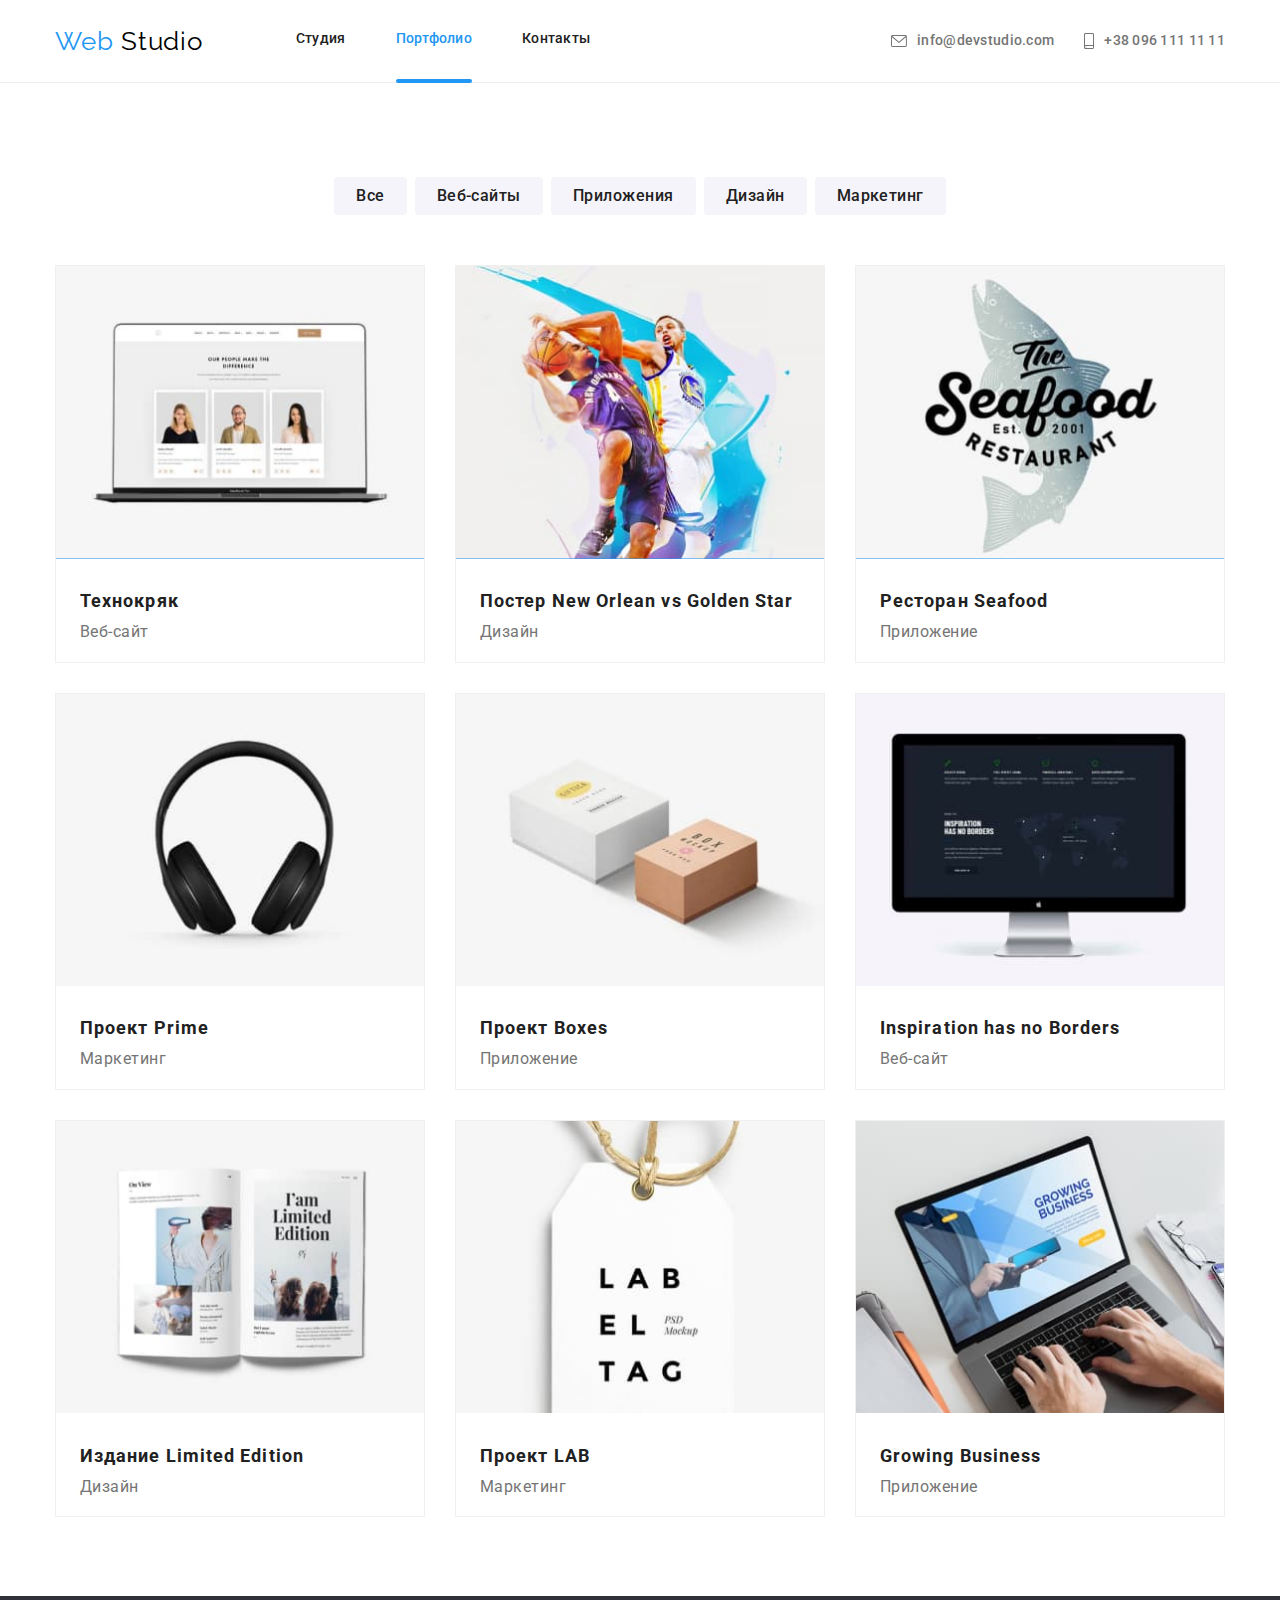
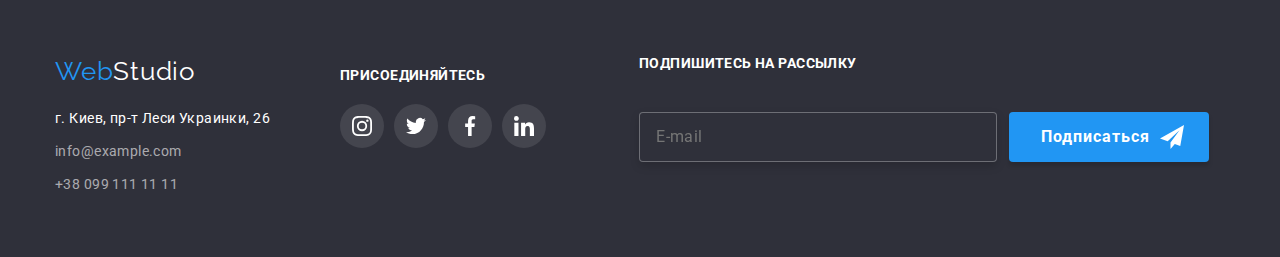
==== commit 1f203459: "mob menu" ====
--- a/portfolio.html
+++ b/portfolio.html
@@ -83,49 +83,71 @@
           </svg>
         </button>
       </div>
-      <div class="mobile-menu" id="menu-container" data-menu>
-        <div class="mobile-menu__container">
-          <ul class="list mobile-menu__list">
-            <li class="mobile-menu__item">
-              <a class="link mobile-menu__link" href="./index.html">Студия</a>
-            </li>
-            <li class="mobile-menu__item">
-              <a
-                class="link mobile-menu__link mobile-menu__current"
-                href="./portfolio.html"
-                >Портфолио</a
-              >
-            </li>
-            <li class="mobile-menu__item">
-              <a class="link mobile-menu__link" href="">Контакты</a>
-            </li>
-          </ul>
-          <!--Контакти-->
-          <ul class="mobile-contacts list">
-            <li class="mobile-contacts__item item-icon">
-              <a
-                class="link mobile-contacts__link"
-                href="mailto:info@devstudio.com"
-              >
-                <svg class="menu-contacts__icon" width="16" height="12">
-                  <use href="./icon-images/sprite.svg#icon-envelope"></use>
-                </svg>
-                info@devstudio.com</a
-              >
-            </li>
-            <li class="mobile-contacts__item item-icon">
-              <a class="link mobile-contacts__link" href="tel:+380961111111">
-                <svg class="menu-contacts__icon" width="10" height="16">
-                  <use href="./icon-images/sprite.svg#icon-smartphone"></use>
-                </svg>
-                +38 096 111 11 11</a
-              >
-            </li>
-          </ul>
-        </div>
+    </header>
+    <!-- мщбільне меню -->
+    <div class="mobile-menu" id="menu-container" data-menu>
+      <div class="mobile-menu__container">
+        <ul class="list mobile-menu__list">
+          <li class="mobile-menu__item list">
+            <a
+              class="link mobile-menu__link mobile-menu__current"
+              href="./index.html"
+              >Студия</a
+            >
+          </li>
+          <li class="mobile-menu__item list">
+            <a class="link mobile-menu__link" href="./portfolio.html"
+              >Портфолио</a
+            >
+          </li>
+          <li class="mobile-menu__item list">
+            <a class="link mobile-menu__link" href="">Контакты</a>
+          </li>
+        </ul>
+        <!--Контакти-->
+        <ul class="mobile-contacts list">
+          <li class="mobile-contacts__item item-icon">
+            <a class="link mobile-contacts__link-tel" href="tel:+380961111111">
+              +38 096 111 11 11</a
+            >
+          </li>
+          <li class="mobile-contacts__item item-icon">
+            <a
+              class="link mobile-contacts__link-mail"
+              href="mailto:info@devstudio.com"
+            >
+              info@devstudio.com</a
+            >
+          </li>
+        </ul>
+        <ul class="mobile-menu__social list">
+          <li class="mobile-menu__item-social">
+            <a
+              href="#"
+              class="link mobile-menu__social-link mobile-menu__social-between"
+              >Instagram</a
+            >
+          </li>
+          <li class="mobile-menu__item-social">
+            <a
+              href="#"
+              class="link mobile-menu__social-link mobile-menu__social-between"
+              >Twitter</a
+            >
+          </li>
+          <li class="mobile-menu__item-social">
+            <a
+              href="#"
+              class="link mobile-menu__social-link mobile-menu__social-between"
+              >Facebook</a
+            >
+          </li>
+          <li class="mobile-menu__item-social">
+            <a href="#" class="link mobile-menu__social-link">LinkedIn</a>
+          </li>
+        </ul>
       </div>
-    </header>
-
+    </div>
     <main>
       <!-- секція головного контенту -->
       <section class="projects section">
--- a/css/main.min.css
+++ b/css/main.min.css
@@ -1,2 +1,2 @@
-:root{--main-body-cl: #ffff;--main-text-cl: #757575;--title-cl: #212121;--accent-cl: #2196f3;--dark-bg-cl: #2f303a;--address-text-cl: rgba(255, 255, 255, 0.6);--alt-footer-text-cl: rgba(255, 255, 255, 0.6);--light-bg-cl: #ffff;--section-cl: #f5f4fa;--logo-icon-cl: #afb1b8;--main-font: "Roboto", "sans-serif";--logo-text: "Raleway", "sans-serif";--timing-function: 250ms;--transition-function: cubic-bezier(0.4, 0, 0.2, 1)}html{-webkit-box-sizing:border-box;box-sizing:border-box}*,::before,::after{-webkit-box-sizing:inherit;box-sizing:inherit}h1,h2,h3{margin-top:0px;margin-bottom:0px}body{font-family:var(--main-font);font-size:16px;letter-spacing:0.03em;color:var(--main-text-cl);background:#ffffff}body.modal-open{overflow:hidden}img{display:block;max-width:100%;height:auto}.list{padding:0;margin:0;list-style:none}.visually-hidden{position:absolute !important;clip:rect(1px 1px 1px 1px);clip:rect(1px, 1px, 1px, 1px);padding:0 !important;border:0 !important;height:1px !important;width:1px !important;overflow:hidden}.is-hidden{opacity:0;pointer-events:none;visibility:hidden}.section{padding-top:60px;padding-bottom:60px}@media screen and (min-width: 1200px){.section{padding-top:94px;padding-bottom:94px}}.link{color:inherit;text-decoration:none;-webkit-transition-property:color;transition-property:color;-webkit-transition-duration:var(--timing-function);transition-duration:var(--timing-function);-webkit-transition-timing-function:var(--transition-function);transition-timing-function:var(--transition-function)}.link:hover,.link:focus{color:var(--accent-cl)}.centering{margin-left:auto;margin-right:auto}.container{padding-left:15px;padding-right:15px;margin-right:auto;margin-left:auto}@media screen and (min-width: 480px){.container{max-width:480px}}@media screen and (min-width: 768px){.container{max-width:768px}}@media screen and (min-width: 1200px){.container{max-width:1200px}}.backdrop{position:fixed;top:0;left:0;width:100%;height:100%;background-color:rgba(0,0,0,0.2);opacity:1;-webkit-transition:opacity 250ms cubic-bezier(0.4, 0, 0.2, 1);transition:opacity 250ms cubic-bezier(0.4, 0, 0.2, 1);overflow-y:scroll}@media screen and (max-width: 767.98px){.backdrop{padding:100px 15px}}.modal{position:relative;top:50%;left:50%;max-height:100vh;-webkit-transform:translate(-50%, -50%) scale(1);transform:translate(-50%, -50%) scale(1);-webkit-transition:-webkit-transform 250ms cubic-bezier(0.4, 0, 0.2, 1);transition:-webkit-transform 250ms cubic-bezier(0.4, 0, 0.2, 1);transition:transform 250ms cubic-bezier(0.4, 0, 0.2, 1);transition:transform 250ms cubic-bezier(0.4, 0, 0.2, 1), -webkit-transform 250ms cubic-bezier(0.4, 0, 0.2, 1);background-color:var(--light-bg-cl);-webkit-box-shadow:0px 1px 3px rgba(0,0,0,0.12),0px 1px 1px rgba(0,0,0,0.14),0px 2px 1px rgba(0,0,0,0.2);box-shadow:0px 1px 3px rgba(0,0,0,0.12),0px 1px 1px rgba(0,0,0,0.14),0px 2px 1px rgba(0,0,0,0.2);border-radius:4px}.is-hidden .modal{-webkit-transform:translate(-50%, -50%) scale(0.1);transform:translate(-50%, -50%) scale(0.1)}@media screen and (max-width: 1199.9px){.modal{max-width:450px;height:609px}}@media screen and (min-width: 1200px){.modal{width:528px;height:580px}}.modal__form-content{padding:40px 40px}.btn-close{display:-webkit-box;display:-ms-flexbox;display:flex;-webkit-box-align:center;-ms-flex-align:center;align-items:center;-webkit-box-pack:center;-ms-flex-pack:center;justify-content:center;position:absolute;top:0;right:0;width:30px;height:30px;margin:8px 8px;cursor:pointer;border-radius:50%;border:1px solid rgba(0,0,0,0.1)}.btn-close--bgcolor{background-color:var(--light-bg-cl)}.btn-close:hover .btn-close__icon,.btn-close:focus .btn-close__icon{fill:var(--accent-cl)}.btn-close__icon{width:18px;height:18px;fill:#000000;-webkit-transition-property:fill;transition-property:fill;-webkit-transition-duration:var(--timing-function);transition-duration:var(--timing-function);-webkit-transition-timing-function:var(--transition-function);transition-timing-function:var(--transition-function)}.form-content{background-color:#ffff}.form-content__title{font-weight:bold;font-size:20px;line-height:1.15;letter-spacing:0.03em;margin-bottom:12px;color:var(--title-cl)}@media screen and (max-width: 1199.9px){.form-content__title{text-align:center}}.form-content__field{margin-bottom:10px}.form-content__policy{margin-bottom:30px}.form-field{position:relative;display:-webkit-box;display:-ms-flexbox;display:flex;-webkit-box-orient:vertical;-webkit-box-direction:normal;-ms-flex-direction:column;flex-direction:column}.form-field:focus-within .form-field__icon{fill:var(--accent-cl)}.form-field__title{margin-bottom:4px;font-size:12px;line-height:1.16;letter-spacing:0.01em;color:var(--main-text-cl)}.form-field__input{padding-left:42px;border:1px solid rgba(33,33,33,0.2);border-radius:4px;height:40px}.form-field__input:valid:not(:placeholder-shown):focus{color:green;outline-color:var(--accent-cl)}.form-field__input:invalid:not(:placeholder-shown):focus{color:red;outline-color:var(--accent-cl)}.form-field__comment{resize:none;height:120px;border:1px solid rgba(33,33,33,0.2);border-radius:4px;padding:12px 16px}.form-field__comment:focus{outline-color:var(--accent-cl)}.form-field__comment::-webkit-input-placeholder{font-size:12px;line-height:1.16;letter-spacing:0.01em;color:rgba(117,117,117,0.5)}.form-field__comment:-ms-input-placeholder{font-size:12px;line-height:1.16;letter-spacing:0.01em;color:rgba(117,117,117,0.5)}.form-field__comment::-ms-input-placeholder{font-size:12px;line-height:1.16;letter-spacing:0.01em;color:rgba(117,117,117,0.5)}.form-field__comment::placeholder{font-size:12px;line-height:1.16;letter-spacing:0.01em;color:rgba(117,117,117,0.5)}.form-field__icon{position:absolute;bottom:11px;left:12px;width:18px;height:18px;fill:var(--title-cl);-webkit-transition-property:fill;transition-property:fill;-webkit-transition-duration:var(--timing-function);transition-duration:var(--timing-function);-webkit-transition-timing-function:var(--transition-function);transition-timing-function:var(--transition-function)}.form-action{display:-webkit-box;display:-ms-flexbox;display:flex;-webkit-box-orient:vertical;-webkit-box-direction:normal;-ms-flex-direction:column;flex-direction:column;-webkit-box-align:center;-ms-flex-align:center;align-items:center}.form-action__checkbox:checked+.form-action__label::before{background-color:var(--accent-cl);border:none;background-image:url(../icon-images/check.svg);background-repeat:no-repeat;background-position:center;background-size:contain;-webkit-transition-property:background-color;transition-property:background-color;-webkit-transition-duration:var(--timing-function);transition-duration:var(--timing-function);-webkit-transition-timing-function:var(--transition-function);transition-timing-function:var(--transition-function)}.form-action__link{color:var(--accent-cl)}.form-action__label{display:-webkit-box;display:-ms-flexbox;display:flex;-webkit-box-align:center;-ms-flex-align:center;align-items:center;font-size:14px;line-height:1.71;letter-spacing:0.03em;color:var(--main-text-cl)}@media screen and (max-width: 1199.9px){.form-action__label{font-size:12px;line-height:1.16}}.form-action__label::before{content:"";display:inline-block;margin-right:8px;width:16px;height:15px;border-radius:3px;border:1px solid black}.submit-btn{text-align:center;width:200px;height:50px;background-color:var(--accent-cl);-webkit-box-shadow:0px 4px 4px rgba(0,0,0,0.15);box-shadow:0px 4px 4px rgba(0,0,0,0.15);border-radius:4px;border:4px solid transparent;cursor:pointer;font-weight:bold;font-size:16px;line-height:1.87;letter-spacing:0.06em;color:var(--light-bg-cl)}.hero-header{position:relative}.hero-header--border{border-bottom:1px solid #ececec}.hero-header__nav{display:-webkit-box;display:-ms-flexbox;display:flex;-webkit-box-align:center;-ms-flex-align:center;align-items:center}@media screen and (max-width: 767.98px){.hero-header__nav{height:60px}}.hero-header__site-nav{margin-left:93px;padding-top:32px;padding-bottom:32px}@media screen and (max-width: 767.98px){.hero-header__site-nav{display:none}}.hero-header__menu-contacts{margin-left:auto}.logo{font-family:var(--logo-text);font-size:24px;line-height:1.19;letter-spacing:0.03em;text-decoration:none}@media screen and (min-width: 768px){.logo{font-size:26px}}.logo--black{color:#000000}.logo__cl{color:#2196f3}.menu{display:-webkit-box;display:-ms-flexbox;display:flex}.menu__item:not(:last-child){margin-right:50px}.menu__link{position:relative;bottom:3px;-webkit-transition-property:color;transition-property:color;-webkit-transition-duration:var(--timing-function);transition-duration:var(--timing-function);-webkit-transition-timing-function:var(--transition-function);transition-timing-function:var(--transition-function);font-family:var(--main-font);font-weight:500;font-size:14px;line-height:1.14;letter-spacing:0.02em;color:var(--title-cl)}.current{color:var(--accent-cl)}.current::after{background-color:var(--accent-cl);content:"";display:block;width:100%;height:4px;border-radius:2px;margin-top:32px;opacity:1;position:absolute;color:var(--accent-cl)}@media screen and (max-width: 767.98px){.menu-contacts{display:none}}@media screen and (min-width: 1200px){.menu-contacts{display:-webkit-box;display:-ms-flexbox;display:flex}}.menu-contacts__item{max-width:100%}@media screen and (max-width: 1199px){.menu-contacts__item:not(:first-child){margin-top:10px}}@media screen and (min-width: 1200px){.menu-contacts__item:not(:first-child){margin-left:30px}}.menu-contacts__icon{margin-right:10px;fill:var(--main-text-cl)}.menu-contacts__link{font-weight:500;font-size:14px;line-height:1.14;letter-spacing:0.02em;-webkit-transition-property:color;transition-property:color;-webkit-transition-duration:var(--timing-function);transition-duration:var(--timing-function);-webkit-transition-timing-function:var(--transition-function);transition-timing-function:var(--transition-function)}@media screen and (min-width: 1200px){.menu-contacts__link{display:-webkit-box;display:-ms-flexbox;display:flex;-webkit-box-pack:center;-ms-flex-pack:center;justify-content:center;-webkit-box-align:center;-ms-flex-align:center;align-items:center}}.menu-contacts__link:hover .menu-contacts__icon,.menu-contacts__link:focus .menu-contacts__icon{fill:currentColor}.menu-btn{margin-left:auto;margin-top:10px;margin-bottom:10px;width:40px;height:40px;display:-webkit-inline-box;display:-ms-inline-flexbox;display:inline-flex;-webkit-box-align:center;-ms-flex-align:center;align-items:center;border:none;background-color:transparent}@media screen and (min-width: 768px){.menu-btn{display:none}}.menu-btn .cross{display:none}.menu-btn.is-open .cross{display:block}.menu-btn.is-open .burgger{display:none}.menu-btn:hover .burgger,.menu-btn:focus .burgger{fill:var(--accent-cl)}.burgger{-webkit-transition-property:fill;transition-property:fill;-webkit-transition-duration:var(--timing-function);transition-duration:var(--timing-function);-webkit-transition-timing-function:var(--transition-function);transition-timing-function:var(--transition-function)}.cross{-webkit-transition-property:fill;transition-property:fill;-webkit-transition-duration:var(--timing-function);transition-duration:var(--timing-function);-webkit-transition-timing-function:var(--transition-function);transition-timing-function:var(--transition-function)}.menu-btn:hover .cross,.menu-btn:focus .cross{fill:var(--accent-cl)}.mobile-menu{position:absolute;top:100%;left:0;width:100%;text-align:center;background-color:#ffff;overflow-y:scroll;z-index:99;opacity:0;-webkit-transition:opacity 250ms cubic-bezier(0.4, 0, 0.2, 1);transition:opacity 250ms cubic-bezier(0.4, 0, 0.2, 1);pointer-events:none}.mobile-menu.is-open{opacity:1;pointer-events:auto}@media screen and (min-width: 480px){.mobile-menu.is-open{padding:48px 40px}}@media screen and (min-width: 1200px){.mobile-menu{display:none}}.mobile-menu__container{padding:60px 0px 60px 0px}.mobile-menu__list{display:-webkit-box;display:-ms-flexbox;display:flex;-webkit-box-orient:vertical;-webkit-box-direction:normal;-ms-flex-direction:column;flex-direction:column;-webkit-box-align:center;-ms-flex-align:center;align-items:center;margin-bottom:60px}.mobile-menu__item:not(:last-child){margin-bottom:40px}.mobile-menu__link{position:relative;bottom:3px;-webkit-transition-property:color;transition-property:color;-webkit-transition-duration:var(--timing-function);transition-duration:var(--timing-function);-webkit-transition-timing-function:var(--transition-function);transition-timing-function:var(--transition-function);font-family:var(--main-font);font-weight:500;font-size:18px;line-height:1.16;letter-spacing:0.02em;color:var(--title-cl)}.mobile-menu__current{color:var(--accent-cl)}.mobile-menu__current::after{background-color:var(--accent-cl);content:"";display:block;width:100%;height:4px;border-radius:2px;margin-top:8px;opacity:1;position:absolute;color:var(--accent-cl)}.mobile-contacts__link{font-weight:500;font-size:18px;line-height:1.16;letter-spacing:0.02em;color:var(--main-text-cl);-webkit-transition-property:color;transition-property:color;-webkit-transition-duration:var(--timing-function);transition-duration:var(--timing-function);-webkit-transition-timing-function:var(--transition-function);transition-timing-function:var(--transition-function)}@media screen and (max-width: 767px){.mobile-contacts__link:hover .menu-contacts__icon,.mobile-contacts__link:focus .menu-contacts__icon{fill:currentColor}}.mobile-contacts__item:not(:last-child){margin-bottom:16px}.hero-section{display:-webkit-box;display:-ms-flexbox;display:flex;-webkit-box-pack:center;-ms-flex-pack:center;justify-content:center;-webkit-box-align:center;-ms-flex-align:center;align-items:center;background-color:var(--dark-bg-cl);max-width:1200px;padding:118px 0px 118px}.hero-section__box{padding:200px 0px 200px}.hero-section__overlay{max-height:400px;background-image:-webkit-gradient(linear, left top, right top, from(rgba(47,48,58,0.4)), to(rgba(47,48,58,0.4))),url(/images/mobile/hero/hero@1x.jpg);background-image:linear-gradient(to right, rgba(47,48,58,0.4), rgba(47,48,58,0.4)),url(/images/mobile/hero/hero@1x.jpg);background-repeat:no-repeat;background-size:cover;background-position:center}@media screen and (min-width: 768px){.hero-section__overlay{background-image:-webkit-gradient(linear, left top, right top, from(rgba(47,48,58,0.4)), to(rgba(47,48,58,0.4))),url(/images/tablet/hero/hero@1x.jpg);background-image:linear-gradient(to right, rgba(47,48,58,0.4), rgba(47,48,58,0.4)),url(/images/tablet/hero/hero@1x.jpg)}}@media screen and (min-width: 1200px){.hero-section__overlay{height:600px;background-image:-webkit-gradient(linear, left top, right top, from(rgba(47,48,58,0.4)), to(rgba(47,48,58,0.4))),url(/images/desktop/hero/hero@1x.jpg);background-image:linear-gradient(to right, rgba(47,48,58,0.4), rgba(47,48,58,0.4)),url(/images/desktop/hero/hero@1x.jpg)}}@media screen and (min-device-pixel-ratio: 2) and (min-width: 768px), screen and (-webkit-min-device-pixel-ratio: 2) and (min-width: 768px), screen and (min-resolution: 192dpi) and (min-width: 768px), screen and (min-resolution: 2dppx) and (min-width: 768px){.hero-section__overlay{background-image:-webkit-gradient(linear, left top, right top, from(rgba(47,48,58,0.4)), to(rgba(47,48,58,0.4))),url(/images/tablet/hero/hero@2x.jpg);background-image:linear-gradient(to right, rgba(47,48,58,0.4), rgba(47,48,58,0.4)),url(/images/tablet/hero/hero@2x.jpg)}}@media screen and (min-device-pixel-ratio: 2) and (min-width: 1200px), screen and (-webkit-min-device-pixel-ratio: 2) and (min-width: 1200px), screen and (min-resolution: 192dpi) and (min-width: 1200px), screen and (min-resolution: 2dppx) and (min-width: 1200px){.hero-section__overlay{background-image:-webkit-gradient(linear, left top, right top, from(rgba(47,48,58,0.4)), to(rgba(47,48,58,0.4))),url(/images/desktop/hero/hero@2x.jpg);background-image:linear-gradient(to right, rgba(47,48,58,0.4), rgba(47,48,58,0.4)),url(/images/desktop/hero/hero@2x.jpg)}}.hero-section__title{margin-bottom:30px;color:var(--light-bg-cl);font-weight:900;font-size:26px;line-height:1.62;letter-spacing:0.06em;text-transform:uppercase}@media screen and (min-width: 1200px){.hero-section__title{font-size:44px;line-height:1.36}}.box{padding:0px;text-align:center;max-width:360px}@media screen and (min-width: 1200px){.box{max-width:696px}}.btn-hero{border:4px solid transparent;text-align:center;min-width:200px;border-radius:4px;-webkit-box-shadow:0px 4px 4px rgba(0,0,0,0.15);box-shadow:0px 4px 4px rgba(0,0,0,0.15)}.btn-hero__content{padding:10px 32px;font-family:var(--main-font);font-weight:700;font-size:16px;line-height:1.87;letter-spacing:0.06em;cursor:pointer;color:var(--light-bg-cl);background-color:var(--accent-cl)}.future-section__list{display:inline-block}@media screen and (min-width: 480px){.future-section__list{display:-webkit-box;display:-ms-flexbox;display:flex;-ms-flex-wrap:wrap;flex-wrap:wrap}}@media screen and (min-width: 768px){.future-section__list{margin-right:-30px;margin-bottom:-30px}}.future-section__item{width:100%}@media screen and (min-width: 768px){.future-section__item{margin-bottom:30px;margin-right:30px;width:calc((100% - 1 * 30px) / 2);max-width:354px}}@media screen and (min-width: 1200px){.future-section__item{margin:0px 30px 0px 0px;width:calc((100% - 3 * 30px) / 4);max-width:270px}}@media screen and (max-width: 767px){.future-section__item:not(:last-child){margin-bottom:30px}}.future-section__thumb{display:-webkit-box;display:-ms-flexbox;display:flex;-webkit-box-pack:center;-ms-flex-pack:center;justify-content:center;-webkit-box-align:center;-ms-flex-align:center;align-items:center;height:120px;margin-bottom:30px;background-color:var(--section-cl)}.future-section__subtitle{text-align:center;margin-bottom:10px;font-family:var(--main-font);font-weight:700;font-size:14px;line-height:1.14;letter-spacing:0.03em;text-transform:uppercase;color:var(--title-cl)}@media screen and (min-width: 1200px){.future-section__subtitle{text-align:start}}.future-section__content-st{font-family:var(--main-font);font-weight:400;font-size:14px;line-height:1.71;letter-spacing:0.03em;color:var(--main-text-cl)}@media screen and (min-width: 1200px){.future-section__content-st{margin:0px}}.title-st{text-align:center;margin-bottom:50px;font-family:var(--main-font);font-weight:700;font-size:28px;line-height:1.17;letter-spacing:0.03em;color:var(--title-cl)}@media screen and (min-width: 1200px){.title-st{font-family:var(--main-font);font-weight:700;font-size:36px;line-height:1.16}}.title-address{font-size:14px;line-height:1.71;letter-spacing:0.03em}.ft-title{font-family:var(--main-font);font-weight:700;font-size:14px;line-height:1.14;letter-spacing:0.03em;text-transform:uppercase;color:var(--light-bg-cl)}@media screen and (max-width: 1199px){.engaged{display:none}}.engaged__vector{display:-webkit-box;display:-ms-flexbox;display:flex;-ms-flex-wrap:wrap;flex-wrap:wrap}@media screen and (min-width: 1200px){.engaged__item:not(:last-child){margin:0px 30px 0px 0px;width:calc((100% - 3 * 30px) / 3);width:370px}}.engaged__img{display:-webkit-box;display:-ms-flexbox;display:flex;position:relative}.engaged__content{bottom:0;position:absolute;width:100%}.engaged__text{text-align:center;padding-top:27px;padding-bottom:27px;font-family:var(--main-font);font-weight:700;font-size:14px;line-height:1.14;letter-spacing:0.03em;text-transform:uppercase}.engaged__text--color{color:var(--light-bg-cl);background-color:rgba(47,48,58,0.8)}.team--bgcolor{background-color:var(--section-cl)}@media screen and (min-width: 768px){.team__card-list{display:-webkit-box;display:-ms-flexbox;display:flex;-ms-flex-wrap:wrap;flex-wrap:wrap;margin-right:-30px;margin-bottom:-30px}}@media screen and (min-width: 1200px){.team__card-list{display:-webkit-box;display:-ms-flexbox;display:flex;-ms-flex-wrap:wrap;flex-wrap:wrap}}@media screen and (min-width: 768px){.team__indent{-ms-flex-preferred-size:calc((100% - 30px * 2) / 2);flex-basis:calc((100% - 30px * 2) / 2);margin-right:30px;margin-bottom:30px}}@media screen and (max-width: 767.99px){.team__indent:not(:last-child){margin-bottom:30px}}@media screen and (max-width: 767.99px) and (min-width: 1200px){.team__indent{margin:0px 30px 0px 0px;width:calc((100% - 3 * 30px) - 4);width:270px}}.card-block{text-align:center;padding-bottom:24px;max-width:450px;max-height:622px;background-color:var(--light-bg-cl);border-radius:0px 0px 4px 4px;-webkit-box-shadow:0px 1px 3px rgba(0,0,0,0.12),0px 1px 1px rgba(0,0,0,0.14),0px 2px 1px rgba(0,0,0,0.2);box-shadow:0px 1px 3px rgba(0,0,0,0.12),0px 1px 1px rgba(0,0,0,0.14),0px 2px 1px rgba(0,0,0,0.2)}@media screen and (min-width: 768px){.card-block{max-width:354px;height:536px}}@media screen and (min-width: 1200px){.card-block{height:428px;max-width:270px}}.card-block__title{margin-bottom:10px;font-family:var(--main-font);font-weight:500;font-size:16px;line-height:1.18;letter-spacing:0.03em;color:var(--title-cl)}.card-block__content{padding-top:30px;margin-bottom:16px}.card-block__post{margin-top:0px;margin-bottom:0px;font-family:var(--main-font);font-weight:400;font-size:16px;line-height:1.18;letter-spacing:0.03em;color:var(--main-text-cl)}.social-icons{display:-webkit-inline-box;display:-ms-inline-flexbox;display:inline-flex;margin-right:auto;margin-left:auto}.social-icons__item:not(:last-child){margin-right:10px}.social-icons__link{display:-webkit-box;display:-ms-flexbox;display:flex;-webkit-box-align:center;-ms-flex-align:center;align-items:center;-webkit-box-pack:center;-ms-flex-pack:center;justify-content:center;width:44px;height:44px;border-radius:50%;-webkit-transition-property:background-color;transition-property:background-color;-webkit-transition-duration:var(--timing-function);transition-duration:var(--timing-function);-webkit-transition-timing-function:var(--transition-function);transition-timing-function:var(--transition-function)}.social-icons__link--bgcolor{background:rgba(255,255,255,0.1)}.social-icons__link:hover,.social-icons__link:focus{background-color:var(--accent-cl)}.social-icons__link:hover .social-icons__svg,.social-icons__link:focus .social-icons__svg{fill:var(--light-bg-cl)}.social-icons__svg{fill:var(--logo-icon-cl);-webkit-transition-property:fill;transition-property:fill;-webkit-transition-duration:var(--timing-function);transition-duration:var(--timing-function);-webkit-transition-timing-function:var(--transition-function);transition-timing-function:var(--transition-function)}.social-icons__svg--fill{fill:var(--light-bg-cl)}.clients--bgcolor{background-color:var(--main-body-cl)}.clients__list{display:-webkit-box;display:-ms-flexbox;display:flex;-ms-flex-wrap:wrap;flex-wrap:wrap;-webkit-box-align:center;-ms-flex-align:center;align-items:center;-webkit-box-pack:center;-ms-flex-pack:center;justify-content:center}@media screen and (max-width: 479.98px){.clients__list{-webkit-box-orient:vertical;-webkit-box-direction:normal;-ms-flex-direction:column;flex-direction:column}}@media screen and (min-width: 480px){.clients__list{margin:-15px}}@media screen and (min-width: 1200px){.clients__list{margin:0px}}@media screen and (min-width: 480px){.clients__item{margin:15px;width:calc((100% - 5 * 30px) / 6);width:210px}}@media screen and (min-width: 1200px){.clients__item{width:170px;margin:0px}}@media screen and (max-width: 479.98px){.clients__item:not(:last-child){margin-bottom:30px}}@media screen and (min-width: 1200px){.clients__item:not(:last-child){margin:0px 30px 0px 0px;width:calc((100% - 5 * 30px) / 6);width:170px}}.clients__link{display:-webkit-box;display:-ms-flexbox;display:flex;-webkit-box-align:center;-ms-flex-align:center;align-items:center;-webkit-box-pack:center;-ms-flex-pack:center;justify-content:center;width:210px;height:90px;border:1px solid #afb1b8;-webkit-box-sizing:border-box;box-sizing:border-box;border-radius:4px;-webkit-transition-property:border-color;transition-property:border-color;-webkit-transition-duration:var(--timing-function);transition-duration:var(--timing-function);-webkit-transition-timing-function:var(--transition-function);transition-timing-function:var(--transition-function)}@media screen and (min-width: 1200px){.clients__link{width:170px}}.clients__link:hover .clients__svg,.clients__link:focus .clients__svg{fill:var(--accent-cl)}.clients__link:hover,.clients__link:focus{border-color:var(--accent-cl)}.clients__svg{fill:var(--logo-icon-cl);-webkit-transition-property:fill;transition-property:fill;-webkit-transition-duration:var(--timing-function);transition-duration:var(--timing-function);-webkit-transition-timing-function:var(--transition-function);transition-timing-function:var(--transition-function)}.btn{padding:6px 22px;height:38px;border:transparent;border-radius:4px;font-weight:500;font-size:16px;line-height:1.62;letter-spacing:0.03em;color:var(--title-cl);-webkit-transition-property:background-color, color;transition-property:background-color, color;-webkit-transition-duration:var(--timing-function);transition-duration:var(--timing-function);-webkit-transition-timing-function:var(--transition-function);transition-timing-function:var(--transition-function)}.btn--bgcolor{background-color:var(--section-cl)}.btn:hover,.btn:focus{cursor:pointer;background-color:var(--accent-cl);color:#ffffff;-webkit-box-shadow:0px 3px 1px rgba(0,0,0,0.1),0px 1px 2px rgba(0,0,0,0.08),0px 2px 2px rgba(0,0,0,0.12);box-shadow:0px 3px 1px rgba(0,0,0,0.1),0px 1px 2px rgba(0,0,0,0.08),0px 2px 2px rgba(0,0,0,0.12)}.projects__filter{display:-webkit-box;display:-ms-flexbox;display:flex;-ms-flex-wrap:wrap;flex-wrap:wrap;margin-bottom:40px}@media screen and (min-width: 768px){.projects__filter{-webkit-box-pack:center;-ms-flex-pack:center;justify-content:center;margin-bottom:30px}}@media screen and (min-width: 1200px){.projects__filter{-webkit-box-pack:center;-ms-flex-pack:center;justify-content:center;margin-bottom:50px}}.projects__btn:nth-child(-n+3){margin-bottom:10px}.projects__btn:not(:last-child){margin-right:8px}@media screen and (min-width: 1200px){.projects__btn:not(:last-child){margin-bottom:0px}}.projects__list{display:-webkit-box;display:-ms-flexbox;display:flex;-ms-flex-wrap:wrap;flex-wrap:wrap}@media screen and (min-width: 768px){.projects__list{margin-right:-30px;margin-bottom:-30px}}@media screen and (min-width: 1200px){.projects__list{margin:-15px}}@media screen and (max-width: 767px){.projects__item{margin-right:auto;margin-left:auto}}@media screen and (min-width: 768px){.projects__item{margin-right:30px;margin-bottom:30px;width:calc((100% - 30px * 2) / 2)}}@media screen and (min-width: 1200px){.projects__item{margin:15px;width:calc((100% - 3 * 15px) / 3);width:370px}.projects__item:nth-last-child(-n+3){margin-bottom:0px}}@media screen and (max-width: 767px){.projects__item:not(:last-child){margin-bottom:30px}}.card{cursor:pointer}@media screen and (max-width: 767px){.card{width:450px}}@media screen and (min-width: 768px){.card{width:354px}}@media screen and (min-width: 1200px){.card{width:370px}}.card:hover,.card:focus{-webkit-box-shadow:0px 1px 1px rgba(0,0,0,0.12),0px 4px 4px rgba(0,0,0,0.06),1px 4px 6px rgba(0,0,0,0.16);box-shadow:0px 1px 1px rgba(0,0,0,0.12),0px 4px 4px rgba(0,0,0,0.06),1px 4px 6px rgba(0,0,0,0.16)}.card__thumb{position:relative;display:-webkit-inline-box;display:-ms-inline-flexbox;display:inline-flex;-webkit-box-align:center;-ms-flex-align:center;align-items:center;overflow:hidden}.card__overlay{position:absolute;top:0;left:0;width:100%;height:100%;background-color:rgba(33,150,243,0.9);-webkit-transform:translateY(100%);transform:translateY(100%);-webkit-transition:-webkit-transform 250ms cubic-bezier(0.4, 0, 0.2, 1);transition:-webkit-transform 250ms cubic-bezier(0.4, 0, 0.2, 1);transition:transform 250ms cubic-bezier(0.4, 0, 0.2, 1);transition:transform 250ms cubic-bezier(0.4, 0, 0.2, 1), -webkit-transform 250ms cubic-bezier(0.4, 0, 0.2, 1)}.card__set:hover .card__overlay{-webkit-transform:translateY(0);transform:translateY(0)}.card__action{position:absolute;width:322px;height:168px;top:50%;left:50%;-webkit-transform:translate(-50%, -50%);transform:translate(-50%, -50%)}.card__description{padding:20px 24px;border:1px solid #eeee;border-top:none}.card__title{margin-bottom:4px;font-family:var(--main-font);font-weight:700;line-height:2;font-size:18px;letter-spacing:0.06em;color:var(--title-cl)}.card__hover{position:absolute;font-size:18px;line-height:1.56;letter-spacing:0.03em;opacity:1;color:#ffffff}.footer{text-align:center}.footer--bgcolor{background:var(--dark-bg-cl)}@media screen and (min-width: 1200px){.footer{text-align:start}}.footer__meta{padding-top:60px;padding-bottom:60px}@media screen and (min-width: 1200px){.footer__flex{display:-webkit-box;display:-ms-flexbox;display:flex}}@media screen and (min-width: 768px){.footer__info{display:-webkit-box;display:-ms-flexbox;display:flex;-webkit-box-align:baseline;-ms-flex-align:baseline;align-items:baseline;-webkit-box-pack:center;-ms-flex-pack:center;justify-content:center;margin-bottom:60px}}.footer__logo{display:block;margin-bottom:20px;color:var(--light-bg-cl);text-decoration:none}@media screen and (max-width: 767.98px){.footer__icons{margin-bottom:60px}}@media screen and (min-width: 768px){.footer__icons{margin-left:165px}}@media screen and (min-width: 1200px){.footer__icons{margin-left:70px}}.footer__title{margin-bottom:20px}@media screen and (min-width: 1200px){.footer__form{margin-left:93px}}.address{font-style:inherit}@media screen and (max-width: 767.98px){.address{margin-bottom:60px}}.address__location{color:var(--light-bg-cl)}.address__contacts{color:var(--alt-footer-text-cl)}.address__list .address__item:not(:last-child){margin-bottom:9px}.mailing::-webkit-input-placeholder{font-size:16px;line-height:1.25;letter-spacing:0.03em;color:rgba(255,255,255,0.6)}.mailing:-ms-input-placeholder{font-size:16px;line-height:1.25;letter-spacing:0.03em;color:rgba(255,255,255,0.6)}.mailing::-ms-input-placeholder{font-size:16px;line-height:1.25;letter-spacing:0.03em;color:rgba(255,255,255,0.6)}.mailing::placeholder{font-size:16px;line-height:1.25;letter-spacing:0.03em;color:rgba(255,255,255,0.6)}.mailing__e-mail{text-align:center}@media screen and (min-width: 1200px){.mailing__e-mail{display:-webkit-box;display:-ms-flexbox;display:flex;-webkit-box-align:end;-ms-flex-align:end;align-items:flex-end;text-align:start;width:570px}}.mailing__input{width:100%;height:50px;padding-left:16px;border:1px solid rgba(255,255,255,0.3);-webkit-filter:drop-shadow(0px 4px 4px rgba(0,0,0,0.15));filter:drop-shadow(0px 4px 4px rgba(0,0,0,0.15));border-radius:4px;background-color:var(--dark-bg-cl);font-size:16px;line-height:1.25;letter-spacing:0.03em;color:rgba(255,255,255,0.6)}@media screen and (min-width: 768px){.mailing__input{width:450px}}@media screen and (max-width: 1199.9px){.mailing__input{margin-bottom:20px}}@media screen and (min-width: 1200px){.mailing__input{width:358px}}.mailing__input:valid:not(:placeholder-shown){color:green;border-color:green}.mailing__input:invalid:not(:placeholder-shown){border-color:red}.btn-sign{margin-left:12px;position:relative}.btn-sign__content{text-align:start;width:200px;height:50px;padding-right:29px;padding-top:10px;padding-bottom:10px;cursor:pointer;background-color:var(--accent-cl);-webkit-box-shadow:0px 4px 4px rgba(0,0,0,0.15);box-shadow:0px 4px 4px rgba(0,0,0,0.15);border-radius:4px;border:transparent;cursor:pointer;padding:10px 32px;font-weight:bold;font-size:16px;line-height:1.87;letter-spacing:0.06em;color:var(--light-bg-cl)}.btn-sign__icon{width:24px;height:24px;margin-left:10px;fill:var(--light-bg-cl);position:absolute;top:50%;-webkit-transform:translateY(-50%);transform:translateY(-50%)}
+:root{--main-body-cl: #ffff;--main-text-cl: #757575;--title-cl: #212121;--accent-cl: #2196f3;--dark-bg-cl: #2f303a;--address-text-cl: rgba(255, 255, 255, 0.6);--alt-footer-text-cl: rgba(255, 255, 255, 0.6);--light-bg-cl: #ffff;--section-cl: #f5f4fa;--logo-icon-cl: #afb1b8;--main-font: "Roboto", "sans-serif";--logo-text: "Raleway", "sans-serif";--timing-function: 250ms;--transition-function: cubic-bezier(0.4, 0, 0.2, 1)}html{-webkit-box-sizing:border-box;box-sizing:border-box}*,::before,::after{-webkit-box-sizing:inherit;box-sizing:inherit}h1,h2,h3{margin-top:0px;margin-bottom:0px}body{font-family:var(--main-font);font-size:16px;letter-spacing:0.03em;color:var(--main-text-cl);background:#ffffff}body.modal-open{overflow:hidden}img{display:block;max-width:100%;height:auto}.list{padding:0;margin:0;list-style:none}.visually-hidden{position:absolute !important;clip:rect(1px 1px 1px 1px);clip:rect(1px, 1px, 1px, 1px);padding:0 !important;border:0 !important;height:1px !important;width:1px !important;overflow:hidden}.is-hidden{opacity:0;pointer-events:none;visibility:hidden}.section{padding-top:60px;padding-bottom:60px}@media screen and (min-width: 1200px){.section{padding-top:94px;padding-bottom:94px}}.link{color:inherit;text-decoration:none;-webkit-transition-property:color;transition-property:color;-webkit-transition-duration:var(--timing-function);transition-duration:var(--timing-function);-webkit-transition-timing-function:var(--transition-function);transition-timing-function:var(--transition-function)}.link:hover,.link:focus{color:var(--accent-cl)}.centering{margin-left:auto;margin-right:auto}.container{padding-left:15px;padding-right:15px;margin-right:auto;margin-left:auto}@media screen and (min-width: 480px){.container{max-width:480px}}@media screen and (min-width: 768px){.container{max-width:768px}}@media screen and (min-width: 1200px){.container{max-width:1200px}}.backdrop{position:fixed;top:0;left:0;width:100%;height:100%;background-color:rgba(0,0,0,0.2);opacity:1;-webkit-transition:opacity 250ms cubic-bezier(0.4, 0, 0.2, 1);transition:opacity 250ms cubic-bezier(0.4, 0, 0.2, 1);overflow-y:scroll}@media screen and (max-width: 767.98px){.backdrop{padding:100px 15px}}.modal{position:relative;top:50%;left:50%;max-height:100vh;-webkit-transform:translate(-50%, -50%) scale(1);transform:translate(-50%, -50%) scale(1);-webkit-transition:-webkit-transform 250ms cubic-bezier(0.4, 0, 0.2, 1);transition:-webkit-transform 250ms cubic-bezier(0.4, 0, 0.2, 1);transition:transform 250ms cubic-bezier(0.4, 0, 0.2, 1);transition:transform 250ms cubic-bezier(0.4, 0, 0.2, 1), -webkit-transform 250ms cubic-bezier(0.4, 0, 0.2, 1);background-color:var(--light-bg-cl);-webkit-box-shadow:0px 1px 3px rgba(0,0,0,0.12),0px 1px 1px rgba(0,0,0,0.14),0px 2px 1px rgba(0,0,0,0.2);box-shadow:0px 1px 3px rgba(0,0,0,0.12),0px 1px 1px rgba(0,0,0,0.14),0px 2px 1px rgba(0,0,0,0.2);border-radius:4px}.is-hidden .modal{-webkit-transform:translate(-50%, -50%) scale(0.1);transform:translate(-50%, -50%) scale(0.1)}@media screen and (max-width: 1199.9px){.modal{max-width:450px;height:609px}}@media screen and (min-width: 1200px){.modal{width:528px;height:580px}}.modal__form-content{padding:40px 40px}.btn-close{display:-webkit-box;display:-ms-flexbox;display:flex;-webkit-box-align:center;-ms-flex-align:center;align-items:center;-webkit-box-pack:center;-ms-flex-pack:center;justify-content:center;position:absolute;top:0;right:0;width:30px;height:30px;margin:8px 8px;cursor:pointer;border-radius:50%;border:1px solid rgba(0,0,0,0.1)}.btn-close--bgcolor{background-color:var(--light-bg-cl)}.btn-close:hover .btn-close__icon,.btn-close:focus .btn-close__icon{fill:var(--accent-cl)}.btn-close__icon{width:18px;height:18px;fill:#000000;-webkit-transition-property:fill;transition-property:fill;-webkit-transition-duration:var(--timing-function);transition-duration:var(--timing-function);-webkit-transition-timing-function:var(--transition-function);transition-timing-function:var(--transition-function)}.form-content{background-color:#ffff}.form-content__title{font-weight:bold;font-size:20px;line-height:1.15;letter-spacing:0.03em;margin-bottom:12px;color:var(--title-cl)}@media screen and (max-width: 1199.9px){.form-content__title{text-align:center}}.form-content__field{margin-bottom:10px}.form-content__policy{margin-bottom:30px}.form-field{position:relative;display:-webkit-box;display:-ms-flexbox;display:flex;-webkit-box-orient:vertical;-webkit-box-direction:normal;-ms-flex-direction:column;flex-direction:column}.form-field:focus-within .form-field__icon{fill:var(--accent-cl)}.form-field__title{margin-bottom:4px;font-size:12px;line-height:1.16;letter-spacing:0.01em;color:var(--main-text-cl)}.form-field__input{padding-left:42px;border:1px solid rgba(33,33,33,0.2);border-radius:4px;height:40px}.form-field__input:valid:not(:placeholder-shown):focus{color:green;outline-color:var(--accent-cl)}.form-field__input:invalid:not(:placeholder-shown):focus{color:red;outline-color:var(--accent-cl)}.form-field__comment{resize:none;height:120px;border:1px solid rgba(33,33,33,0.2);border-radius:4px;padding:12px 16px}.form-field__comment:focus{outline-color:var(--accent-cl)}.form-field__comment::-webkit-input-placeholder{font-size:12px;line-height:1.16;letter-spacing:0.01em;color:rgba(117,117,117,0.5)}.form-field__comment:-ms-input-placeholder{font-size:12px;line-height:1.16;letter-spacing:0.01em;color:rgba(117,117,117,0.5)}.form-field__comment::-ms-input-placeholder{font-size:12px;line-height:1.16;letter-spacing:0.01em;color:rgba(117,117,117,0.5)}.form-field__comment::placeholder{font-size:12px;line-height:1.16;letter-spacing:0.01em;color:rgba(117,117,117,0.5)}.form-field__icon{position:absolute;bottom:11px;left:12px;width:18px;height:18px;fill:var(--title-cl);-webkit-transition-property:fill;transition-property:fill;-webkit-transition-duration:var(--timing-function);transition-duration:var(--timing-function);-webkit-transition-timing-function:var(--transition-function);transition-timing-function:var(--transition-function)}.form-action{display:-webkit-box;display:-ms-flexbox;display:flex;-webkit-box-orient:vertical;-webkit-box-direction:normal;-ms-flex-direction:column;flex-direction:column;-webkit-box-align:center;-ms-flex-align:center;align-items:center}.form-action__checkbox:checked+.form-action__label::before{background-color:var(--accent-cl);border:none;background-image:url(../icon-images/check.svg);background-repeat:no-repeat;background-position:center;background-size:contain;-webkit-transition-property:background-color;transition-property:background-color;-webkit-transition-duration:var(--timing-function);transition-duration:var(--timing-function);-webkit-transition-timing-function:var(--transition-function);transition-timing-function:var(--transition-function)}.form-action__link{color:var(--accent-cl)}.form-action__label{display:-webkit-box;display:-ms-flexbox;display:flex;-webkit-box-align:center;-ms-flex-align:center;align-items:center;font-size:14px;line-height:1.71;letter-spacing:0.03em;color:var(--main-text-cl)}@media screen and (max-width: 1199.9px){.form-action__label{font-size:12px;line-height:1.16}}.form-action__label::before{content:"";display:inline-block;margin-right:8px;width:16px;height:15px;border-radius:3px;border:1px solid black}.submit-btn{text-align:center;width:200px;height:50px;background-color:var(--accent-cl);-webkit-box-shadow:0px 4px 4px rgba(0,0,0,0.15);box-shadow:0px 4px 4px rgba(0,0,0,0.15);border-radius:4px;border:4px solid transparent;cursor:pointer;font-weight:bold;font-size:16px;line-height:1.87;letter-spacing:0.06em;color:var(--light-bg-cl)}.hero-header{position:relative}.hero-header--border{border-bottom:1px solid #ececec}.hero-header__nav{display:-webkit-box;display:-ms-flexbox;display:flex;-webkit-box-align:center;-ms-flex-align:center;align-items:center}@media screen and (max-width: 767.98px){.hero-header__nav{height:60px}}.hero-header__site-nav{margin-left:93px;padding-top:32px;padding-bottom:32px}@media screen and (max-width: 767.98px){.hero-header__site-nav{display:none}}.hero-header__menu-contacts{margin-left:auto}.logo{font-family:var(--logo-text);font-size:24px;line-height:1.19;letter-spacing:0.03em;text-decoration:none}@media screen and (min-width: 768px){.logo{font-size:26px}}.logo--black{color:#000000}.logo__cl{color:#2196f3}.menu{display:-webkit-box;display:-ms-flexbox;display:flex}.menu__item:not(:last-child){margin-right:50px}.menu__link{position:relative;bottom:3px;-webkit-transition-property:color;transition-property:color;-webkit-transition-duration:var(--timing-function);transition-duration:var(--timing-function);-webkit-transition-timing-function:var(--transition-function);transition-timing-function:var(--transition-function);font-family:var(--main-font);font-weight:500;font-size:14px;line-height:1.14;letter-spacing:0.02em;color:var(--title-cl)}.current{color:var(--accent-cl)}.current::after{background-color:var(--accent-cl);content:"";display:block;width:100%;height:4px;border-radius:2px;margin-top:32px;opacity:1;position:absolute;color:var(--accent-cl)}@media screen and (max-width: 767.98px){.menu-contacts{display:none}}@media screen and (min-width: 1200px){.menu-contacts{display:-webkit-box;display:-ms-flexbox;display:flex}}.menu-contacts__item{max-width:100%}@media screen and (max-width: 1199px){.menu-contacts__item:not(:first-child){margin-top:10px}}@media screen and (min-width: 1200px){.menu-contacts__item:not(:first-child){margin-left:30px}}.menu-contacts__icon{margin-right:10px;fill:var(--main-text-cl)}.menu-contacts__link{font-weight:500;font-size:14px;line-height:1.14;letter-spacing:0.02em;-webkit-transition-property:color;transition-property:color;-webkit-transition-duration:var(--timing-function);transition-duration:var(--timing-function);-webkit-transition-timing-function:var(--transition-function);transition-timing-function:var(--transition-function)}@media screen and (min-width: 1200px){.menu-contacts__link{display:-webkit-box;display:-ms-flexbox;display:flex;-webkit-box-pack:center;-ms-flex-pack:center;justify-content:center;-webkit-box-align:center;-ms-flex-align:center;align-items:center}}.menu-contacts__link:hover .menu-contacts__icon,.menu-contacts__link:focus .menu-contacts__icon{fill:currentColor}.menu-btn{margin-left:auto;margin-top:10px;margin-bottom:10px;width:40px;height:40px;display:-webkit-inline-box;display:-ms-inline-flexbox;display:inline-flex;-webkit-box-align:center;-ms-flex-align:center;align-items:center;border:none;background-color:transparent;z-index:100}@media screen and (min-width: 768px){.menu-btn{display:none}}.menu-btn .cross{display:none}.menu-btn.is-open .cross{display:block}.menu-btn.is-open .burgger{display:none}.menu-btn:hover .burgger,.menu-btn:focus .burgger{fill:var(--accent-cl)}.burgger{-webkit-transition-property:fill;transition-property:fill;-webkit-transition-duration:var(--timing-function);transition-duration:var(--timing-function);-webkit-transition-timing-function:var(--transition-function);transition-timing-function:var(--transition-function)}.cross{-webkit-transition-property:fill;transition-property:fill;-webkit-transition-duration:var(--timing-function);transition-duration:var(--timing-function);-webkit-transition-timing-function:var(--transition-function);transition-timing-function:var(--transition-function)}.menu-btn:hover .cross,.menu-btn:focus .cross{fill:var(--accent-cl)}.mobile-menu{position:absolute;top:0;left:0;width:100%;background-color:#ffff;overflow-y:scroll;z-index:99;opacity:0;-webkit-transition:opacity 250ms cubic-bezier(0.4, 0, 0.2, 1);transition:opacity 250ms cubic-bezier(0.4, 0, 0.2, 1);pointer-events:none;overflow-y:scroll}@media screen and (max-width: 480px){.mobile-menu.is-open{opacity:1;pointer-events:auto}}@media screen and (max-width: 480px){.mobile-menu.is-open{padding:48px 40px}}@media screen and (min-width: 1200px){.mobile-menu{display:none}}.mobile-menu__list{display:-webkit-box;display:-ms-flexbox;display:flex;-webkit-box-orient:vertical;-webkit-box-direction:normal;-ms-flex-direction:column;flex-direction:column;margin-bottom:302px}.mobile-menu__item:not(:last-child){margin-bottom:32px}.mobile-menu__link{font-weight:500;font-size:40px;line-height:1.17;letter-spacing:0.02em;color:var(--title-cl)}.mobile-contacts__link-tel{-webkit-transition-property:color;transition-property:color;-webkit-transition-duration:var(--timing-function);transition-duration:var(--timing-function);-webkit-transition-timing-function:var(--transition-function);transition-timing-function:var(--transition-function);font-weight:500;font-size:40px;line-height:1.17;letter-spacing:0.02em;color:var(--accent-cl)}.mobile-contacts__link-mail{font-weight:500;font-size:24px;line-height:1.16;letter-spacing:0.02em;color:var(--title-cl);color:var(--main-text-cl)}.mobile-menu__current{color:var(--accent-cl)}.mobile-contacts{margin-bottom:64px}.mobile-contacts__item:not(:last-child){margin-bottom:32px}.mobile-menu__social{display:-webkit-box;display:-ms-flexbox;display:flex}.mobile-menu__social-link{font-weight:500;font-size:18px;line-height:1.22;letter-spacing:0.02em;color:var(--accent-cl)}.mobile-menu__social-between::after{content:"";width:22px;height:0px;left:135px;top:726px;margin:0 10px 0 10px;border:1px solid rgba(33,33,33,0.2);-webkit-transform:rotate(90deg);transform:rotate(90deg)}.hero-section{display:-webkit-box;display:-ms-flexbox;display:flex;-webkit-box-pack:center;-ms-flex-pack:center;justify-content:center;-webkit-box-align:center;-ms-flex-align:center;align-items:center;background-color:var(--dark-bg-cl);max-width:1200px;padding:118px 0px 118px}.hero-section__box{padding:200px 0px 200px}.hero-section__overlay{max-height:400px;background-image:-webkit-gradient(linear, left top, right top, from(rgba(47,48,58,0.4)), to(rgba(47,48,58,0.4))),url(../images/mobile/hero/hero@1x.jpg);background-image:linear-gradient(to right, rgba(47,48,58,0.4), rgba(47,48,58,0.4)),url(../images/mobile/hero/hero@1x.jpg);background-repeat:no-repeat;background-size:cover;background-position:center}@media screen and (min-width: 768px){.hero-section__overlay{background-image:-webkit-gradient(linear, left top, right top, from(rgba(47,48,58,0.4)), to(rgba(47,48,58,0.4))),url(../images/desktop/hero/hero@1x.jpg);background-image:linear-gradient(to right, rgba(47,48,58,0.4), rgba(47,48,58,0.4)),url(../images/desktop/hero/hero@1x.jpg)}}@media screen and (min-width: 1200px){.hero-section__overlay{height:600px;background-image:-webkit-gradient(linear, left top, right top, from(rgba(47,48,58,0.4)), to(rgba(47,48,58,0.4))),url(../images/desktop/hero/hero@1x.jpg);background-image:linear-gradient(to right, rgba(47,48,58,0.4), rgba(47,48,58,0.4)),url(../images/desktop/hero/hero@1x.jpg)}}@media screen and (min-device-pixel-ratio: 2) and (min-width: 768px), screen and (-webkit-min-device-pixel-ratio: 2) and (min-width: 768px), screen and (min-resolution: 192dpi) and (min-width: 768px), screen and (min-resolution: 2dppx) and (min-width: 768px){.hero-section__overlay{background-image:-webkit-gradient(linear, left top, right top, from(rgba(47,48,58,0.4)), to(rgba(47,48,58,0.4))),url(../images/tablet/hero/hero@2x.jpg);background-image:linear-gradient(to right, rgba(47,48,58,0.4), rgba(47,48,58,0.4)),url(../images/tablet/hero/hero@2x.jpg)}}@media screen and (min-device-pixel-ratio: 2) and (min-width: 1200px), screen and (-webkit-min-device-pixel-ratio: 2) and (min-width: 1200px), screen and (min-resolution: 192dpi) and (min-width: 1200px), screen and (min-resolution: 2dppx) and (min-width: 1200px){.hero-section__overlay{background-image:-webkit-gradient(linear, left top, right top, from(rgba(47,48,58,0.4)), to(rgba(47,48,58,0.4))),url(../images/desktop/hero/hero@2x.jpg);background-image:linear-gradient(to right, rgba(47,48,58,0.4), rgba(47,48,58,0.4)),url(../images/desktop/hero/hero@2x.jpg)}}.hero-section__title{margin-bottom:30px;color:var(--light-bg-cl);font-weight:900;font-size:26px;line-height:1.62;letter-spacing:0.06em;text-transform:uppercase}@media screen and (min-width: 1200px){.hero-section__title{font-size:44px;line-height:1.36}}.box{padding:0px;text-align:center;max-width:360px}@media screen and (min-width: 1200px){.box{max-width:696px}}.btn-hero{border:4px solid transparent;text-align:center;min-width:200px;border-radius:4px;-webkit-box-shadow:0px 4px 4px rgba(0,0,0,0.15);box-shadow:0px 4px 4px rgba(0,0,0,0.15)}.btn-hero__content{padding:10px 32px;font-family:var(--main-font);font-weight:700;font-size:16px;line-height:1.87;letter-spacing:0.06em;cursor:pointer;color:var(--light-bg-cl);background-color:var(--accent-cl)}.future-section__list{display:inline-block}@media screen and (min-width: 480px){.future-section__list{display:-webkit-box;display:-ms-flexbox;display:flex;-ms-flex-wrap:wrap;flex-wrap:wrap}}@media screen and (min-width: 768px){.future-section__list{margin-right:-30px;margin-bottom:-30px}}.future-section__item{width:100%}@media screen and (min-width: 768px){.future-section__item{margin-bottom:30px;margin-right:30px;width:calc((100% - 1 * 30px) / 2);max-width:354px}}@media screen and (min-width: 1200px){.future-section__item{margin:0px 30px 0px 0px;width:calc((100% - 3 * 30px) / 4);max-width:270px}}@media screen and (max-width: 767px){.future-section__item:not(:last-child){margin-bottom:30px}}.future-section__thumb{display:-webkit-box;display:-ms-flexbox;display:flex;-webkit-box-pack:center;-ms-flex-pack:center;justify-content:center;-webkit-box-align:center;-ms-flex-align:center;align-items:center;height:120px;margin-bottom:30px;background-color:var(--section-cl)}.future-section__subtitle{text-align:center;margin-bottom:10px;font-family:var(--main-font);font-weight:700;font-size:14px;line-height:1.14;letter-spacing:0.03em;text-transform:uppercase;color:var(--title-cl)}@media screen and (min-width: 1200px){.future-section__subtitle{text-align:start}}.future-section__content-st{font-family:var(--main-font);font-weight:400;font-size:14px;line-height:1.71;letter-spacing:0.03em;color:var(--main-text-cl)}@media screen and (min-width: 1200px){.future-section__content-st{margin:0px}}.title-st{text-align:center;margin-bottom:50px;font-family:var(--main-font);font-weight:700;font-size:28px;line-height:1.17;letter-spacing:0.03em;color:var(--title-cl)}@media screen and (min-width: 1200px){.title-st{font-family:var(--main-font);font-weight:700;font-size:36px;line-height:1.16}}.title-address{font-size:14px;line-height:1.71;letter-spacing:0.03em}.ft-title{font-family:var(--main-font);font-weight:700;font-size:14px;line-height:1.14;letter-spacing:0.03em;text-transform:uppercase;color:var(--light-bg-cl)}@media screen and (max-width: 1199px){.engaged{display:none}}.engaged__vector{display:-webkit-box;display:-ms-flexbox;display:flex;-ms-flex-wrap:wrap;flex-wrap:wrap}@media screen and (min-width: 1200px){.engaged__item:not(:last-child){margin:0px 30px 0px 0px;width:calc((100% - 3 * 30px) / 3);width:370px}}.engaged__img{display:-webkit-box;display:-ms-flexbox;display:flex;position:relative}.engaged__content{bottom:0;position:absolute;width:100%}.engaged__text{text-align:center;padding-top:27px;padding-bottom:27px;font-family:var(--main-font);font-weight:700;font-size:14px;line-height:1.14;letter-spacing:0.03em;text-transform:uppercase}.engaged__text--color{color:var(--light-bg-cl);background-color:rgba(47,48,58,0.8)}.team--bgcolor{background-color:var(--section-cl)}@media screen and (min-width: 768px){.team__card-list{display:-webkit-box;display:-ms-flexbox;display:flex;-ms-flex-wrap:wrap;flex-wrap:wrap;margin-right:-30px;margin-bottom:-30px}}@media screen and (min-width: 1200px){.team__card-list{display:-webkit-box;display:-ms-flexbox;display:flex;-ms-flex-wrap:wrap;flex-wrap:wrap}}@media screen and (min-width: 768px){.team__indent{-ms-flex-preferred-size:calc((100% - 30px * 2) / 2);flex-basis:calc((100% - 30px * 2) / 2);margin-right:30px;margin-bottom:30px}}@media screen and (max-width: 767.99px){.team__indent:not(:last-child){margin-bottom:30px}}@media screen and (max-width: 767.99px) and (min-width: 1200px){.team__indent{margin:0px 30px 0px 0px;width:calc((100% - 3 * 30px) - 4);width:270px}}.card-block{text-align:center;padding-bottom:24px;max-width:450px;max-height:622px;background-color:var(--light-bg-cl);border-radius:0px 0px 4px 4px;-webkit-box-shadow:0px 1px 3px rgba(0,0,0,0.12),0px 1px 1px rgba(0,0,0,0.14),0px 2px 1px rgba(0,0,0,0.2);box-shadow:0px 1px 3px rgba(0,0,0,0.12),0px 1px 1px rgba(0,0,0,0.14),0px 2px 1px rgba(0,0,0,0.2)}@media screen and (min-width: 768px){.card-block{max-width:354px;height:536px}}@media screen and (min-width: 1200px){.card-block{height:428px;max-width:270px}}.card-block__title{margin-bottom:10px;font-family:var(--main-font);font-weight:500;font-size:16px;line-height:1.18;letter-spacing:0.03em;color:var(--title-cl)}.card-block__content{padding-top:30px;margin-bottom:16px}.card-block__post{margin-top:0px;margin-bottom:0px;font-family:var(--main-font);font-weight:400;font-size:16px;line-height:1.18;letter-spacing:0.03em;color:var(--main-text-cl)}.social-icons{display:-webkit-inline-box;display:-ms-inline-flexbox;display:inline-flex;margin-right:auto;margin-left:auto}.social-icons__item:not(:last-child){margin-right:10px}.social-icons__link{display:-webkit-box;display:-ms-flexbox;display:flex;-webkit-box-align:center;-ms-flex-align:center;align-items:center;-webkit-box-pack:center;-ms-flex-pack:center;justify-content:center;width:44px;height:44px;border-radius:50%;-webkit-transition-property:background-color;transition-property:background-color;-webkit-transition-duration:var(--timing-function);transition-duration:var(--timing-function);-webkit-transition-timing-function:var(--transition-function);transition-timing-function:var(--transition-function)}.social-icons__link--bgcolor{background:rgba(255,255,255,0.1)}.social-icons__link:hover,.social-icons__link:focus{background-color:var(--accent-cl)}.social-icons__link:hover .social-icons__svg,.social-icons__link:focus .social-icons__svg{fill:var(--light-bg-cl)}.social-icons__svg{fill:var(--logo-icon-cl);-webkit-transition-property:fill;transition-property:fill;-webkit-transition-duration:var(--timing-function);transition-duration:var(--timing-function);-webkit-transition-timing-function:var(--transition-function);transition-timing-function:var(--transition-function)}.social-icons__svg--fill{fill:var(--light-bg-cl)}.clients--bgcolor{background-color:var(--main-body-cl)}.clients__list{display:-webkit-box;display:-ms-flexbox;display:flex;-ms-flex-wrap:wrap;flex-wrap:wrap;-webkit-box-align:center;-ms-flex-align:center;align-items:center;-webkit-box-pack:center;-ms-flex-pack:center;justify-content:center}@media screen and (max-width: 479.98px){.clients__list{-webkit-box-orient:vertical;-webkit-box-direction:normal;-ms-flex-direction:column;flex-direction:column}}@media screen and (min-width: 480px){.clients__list{margin:-15px}}@media screen and (min-width: 1200px){.clients__list{margin:0px}}@media screen and (min-width: 480px){.clients__item{margin:15px;width:calc((100% - 5 * 30px) / 6);width:210px}}@media screen and (min-width: 1200px){.clients__item{width:170px;margin:0px}}@media screen and (max-width: 479.98px){.clients__item:not(:last-child){margin-bottom:30px}}@media screen and (min-width: 1200px){.clients__item:not(:last-child){margin:0px 30px 0px 0px;width:calc((100% - 5 * 30px) / 6);width:170px}}.clients__link{display:-webkit-box;display:-ms-flexbox;display:flex;-webkit-box-align:center;-ms-flex-align:center;align-items:center;-webkit-box-pack:center;-ms-flex-pack:center;justify-content:center;width:210px;height:90px;border:1px solid #afb1b8;-webkit-box-sizing:border-box;box-sizing:border-box;border-radius:4px;-webkit-transition-property:border-color;transition-property:border-color;-webkit-transition-duration:var(--timing-function);transition-duration:var(--timing-function);-webkit-transition-timing-function:var(--transition-function);transition-timing-function:var(--transition-function)}@media screen and (min-width: 1200px){.clients__link{width:170px}}.clients__link:hover .clients__svg,.clients__link:focus .clients__svg{fill:var(--accent-cl)}.clients__link:hover,.clients__link:focus{border-color:var(--accent-cl)}.clients__svg{fill:var(--logo-icon-cl);-webkit-transition-property:fill;transition-property:fill;-webkit-transition-duration:var(--timing-function);transition-duration:var(--timing-function);-webkit-transition-timing-function:var(--transition-function);transition-timing-function:var(--transition-function)}.btn{padding:6px 22px;height:38px;border:transparent;border-radius:4px;font-weight:500;font-size:16px;line-height:1.62;letter-spacing:0.03em;color:var(--title-cl);-webkit-transition-property:background-color, color;transition-property:background-color, color;-webkit-transition-duration:var(--timing-function);transition-duration:var(--timing-function);-webkit-transition-timing-function:var(--transition-function);transition-timing-function:var(--transition-function)}.btn--bgcolor{background-color:var(--section-cl)}.btn:hover,.btn:focus{cursor:pointer;background-color:var(--accent-cl);color:#ffffff;-webkit-box-shadow:0px 3px 1px rgba(0,0,0,0.1),0px 1px 2px rgba(0,0,0,0.08),0px 2px 2px rgba(0,0,0,0.12);box-shadow:0px 3px 1px rgba(0,0,0,0.1),0px 1px 2px rgba(0,0,0,0.08),0px 2px 2px rgba(0,0,0,0.12)}.projects__filter{display:-webkit-box;display:-ms-flexbox;display:flex;-ms-flex-wrap:wrap;flex-wrap:wrap;margin-bottom:40px}@media screen and (min-width: 768px){.projects__filter{-webkit-box-pack:center;-ms-flex-pack:center;justify-content:center;margin-bottom:30px}}@media screen and (min-width: 1200px){.projects__filter{-webkit-box-pack:center;-ms-flex-pack:center;justify-content:center;margin-bottom:50px}}.projects__btn:nth-child(-n+3){margin-bottom:10px}.projects__btn:not(:last-child){margin-right:8px}@media screen and (min-width: 1200px){.projects__btn:not(:last-child){margin-bottom:0px}}.projects__list{display:-webkit-box;display:-ms-flexbox;display:flex;-ms-flex-wrap:wrap;flex-wrap:wrap}@media screen and (min-width: 768px){.projects__list{margin-right:-30px;margin-bottom:-30px}}@media screen and (min-width: 1200px){.projects__list{margin:-15px}}@media screen and (max-width: 767px){.projects__item{margin-right:auto;margin-left:auto}}@media screen and (min-width: 768px){.projects__item{margin-right:30px;margin-bottom:30px;width:calc((100% - 30px * 2) / 2)}}@media screen and (min-width: 1200px){.projects__item{margin:15px;width:calc((100% - 3 * 15px) / 3);width:370px}.projects__item:nth-last-child(-n+3){margin-bottom:0px}}@media screen and (max-width: 767px){.projects__item:not(:last-child){margin-bottom:30px}}.card{cursor:pointer;border:1px solid #eeee}@media screen and (max-width: 767px){.card{width:450px}}@media screen and (min-width: 768px){.card{width:354px;max-height:440px}}@media screen and (min-width: 1200px){.card{width:370px}}.card:hover,.card:focus{-webkit-box-shadow:0px 1px 1px rgba(0,0,0,0.12),0px 4px 4px rgba(0,0,0,0.06),1px 4px 6px rgba(0,0,0,0.16);box-shadow:0px 1px 1px rgba(0,0,0,0.12),0px 4px 4px rgba(0,0,0,0.06),1px 4px 6px rgba(0,0,0,0.16)}.card__thumb{position:relative;display:-webkit-inline-box;display:-ms-inline-flexbox;display:inline-flex;-webkit-box-align:center;-ms-flex-align:center;align-items:center;overflow:hidden}.card__overlay{position:absolute;top:0;left:0;width:100%;height:100%;background-color:rgba(33,150,243,0.9);-webkit-transform:translateY(100%);transform:translateY(100%);-webkit-transition:-webkit-transform 250ms cubic-bezier(0.4, 0, 0.2, 1);transition:-webkit-transform 250ms cubic-bezier(0.4, 0, 0.2, 1);transition:transform 250ms cubic-bezier(0.4, 0, 0.2, 1);transition:transform 250ms cubic-bezier(0.4, 0, 0.2, 1), -webkit-transform 250ms cubic-bezier(0.4, 0, 0.2, 1)}.card__set:hover .card__overlay{-webkit-transform:translateY(0);transform:translateY(0)}.card__action{position:absolute;width:322px;height:168px;top:50%;left:50%;-webkit-transform:translate(-50%, -50%);transform:translate(-50%, -50%)}.card__description{padding:20px 24px;border-top:none}.card__title{margin-bottom:4px;font-family:var(--main-font);font-weight:700;line-height:2;font-size:18px;letter-spacing:0.06em;color:var(--title-cl)}.card__hover{position:absolute;font-size:18px;line-height:1.56;letter-spacing:0.03em;opacity:1;color:#ffffff}.footer{text-align:center}.footer--bgcolor{background:var(--dark-bg-cl)}@media screen and (min-width: 1200px){.footer{text-align:start}}.footer__meta{padding-top:60px;padding-bottom:60px}@media screen and (min-width: 1200px){.footer__flex{display:-webkit-box;display:-ms-flexbox;display:flex}}@media screen and (min-width: 768px){.footer__info{display:-webkit-box;display:-ms-flexbox;display:flex;-webkit-box-align:baseline;-ms-flex-align:baseline;align-items:baseline;-webkit-box-pack:center;-ms-flex-pack:center;justify-content:center}}.footer__logo{display:block;margin-bottom:20px;color:var(--light-bg-cl);text-decoration:none}@media screen and (max-width: 767.98px){.footer__icons{margin-bottom:60px}}@media screen and (min-width: 768px){.footer__icons{margin-left:165px}}@media screen and (min-width: 1200px){.footer__icons{margin-left:70px}}.footer__title{margin-bottom:20px}@media screen and (min-width: 1200px){.footer__form{margin-left:93px}}.address{font-style:inherit}@media screen and (max-width: 767.98px){.address{margin-bottom:60px}}.address__location{color:var(--light-bg-cl)}.address__contacts{color:var(--alt-footer-text-cl)}.address__list .address__item:not(:last-child){margin-bottom:9px}.mailing::-webkit-input-placeholder{font-size:16px;line-height:1.25;letter-spacing:0.03em;color:rgba(255,255,255,0.6)}.mailing:-ms-input-placeholder{font-size:16px;line-height:1.25;letter-spacing:0.03em;color:rgba(255,255,255,0.6)}.mailing::-ms-input-placeholder{font-size:16px;line-height:1.25;letter-spacing:0.03em;color:rgba(255,255,255,0.6)}.mailing::placeholder{font-size:16px;line-height:1.25;letter-spacing:0.03em;color:rgba(255,255,255,0.6)}.mailing__e-mail{text-align:center}@media screen and (min-width: 1200px){.mailing__e-mail{display:-webkit-box;display:-ms-flexbox;display:flex;-webkit-box-align:end;-ms-flex-align:end;align-items:flex-end;text-align:start;width:570px}}.mailing__input{margin-top:20px;width:100%;height:50px;padding-left:16px;border:1px solid rgba(255,255,255,0.3);-webkit-filter:drop-shadow(0px 4px 4px rgba(0,0,0,0.15));filter:drop-shadow(0px 4px 4px rgba(0,0,0,0.15));border-radius:4px;background-color:var(--dark-bg-cl);font-size:16px;line-height:1.25;letter-spacing:0.03em;color:rgba(255,255,255,0.6)}@media screen and (min-width: 768px){.mailing__input{width:450px}}@media screen and (max-width: 1199.9px){.mailing__input{margin-bottom:20px}}@media screen and (min-width: 1200px){.mailing__input{width:358px}}.mailing__input:valid:not(:placeholder-shown){color:green;border-color:green}.mailing__input:invalid:not(:placeholder-shown){border-color:red}.btn-sign{margin-left:12px;position:relative}.btn-sign__content{text-align:start;width:200px;height:50px;padding-right:29px;padding-top:10px;padding-bottom:10px;cursor:pointer;background-color:var(--accent-cl);-webkit-box-shadow:0px 4px 4px rgba(0,0,0,0.15);box-shadow:0px 4px 4px rgba(0,0,0,0.15);border-radius:4px;border:transparent;cursor:pointer;padding:10px 32px;font-weight:bold;font-size:16px;line-height:1.87;letter-spacing:0.06em;color:var(--light-bg-cl)}.btn-sign__icon{width:24px;height:24px;margin-left:10px;fill:var(--light-bg-cl);position:absolute;top:50%;-webkit-transform:translateY(-50%);transform:translateY(-50%)}
 /*# sourceMappingURL=main.min.css.map */